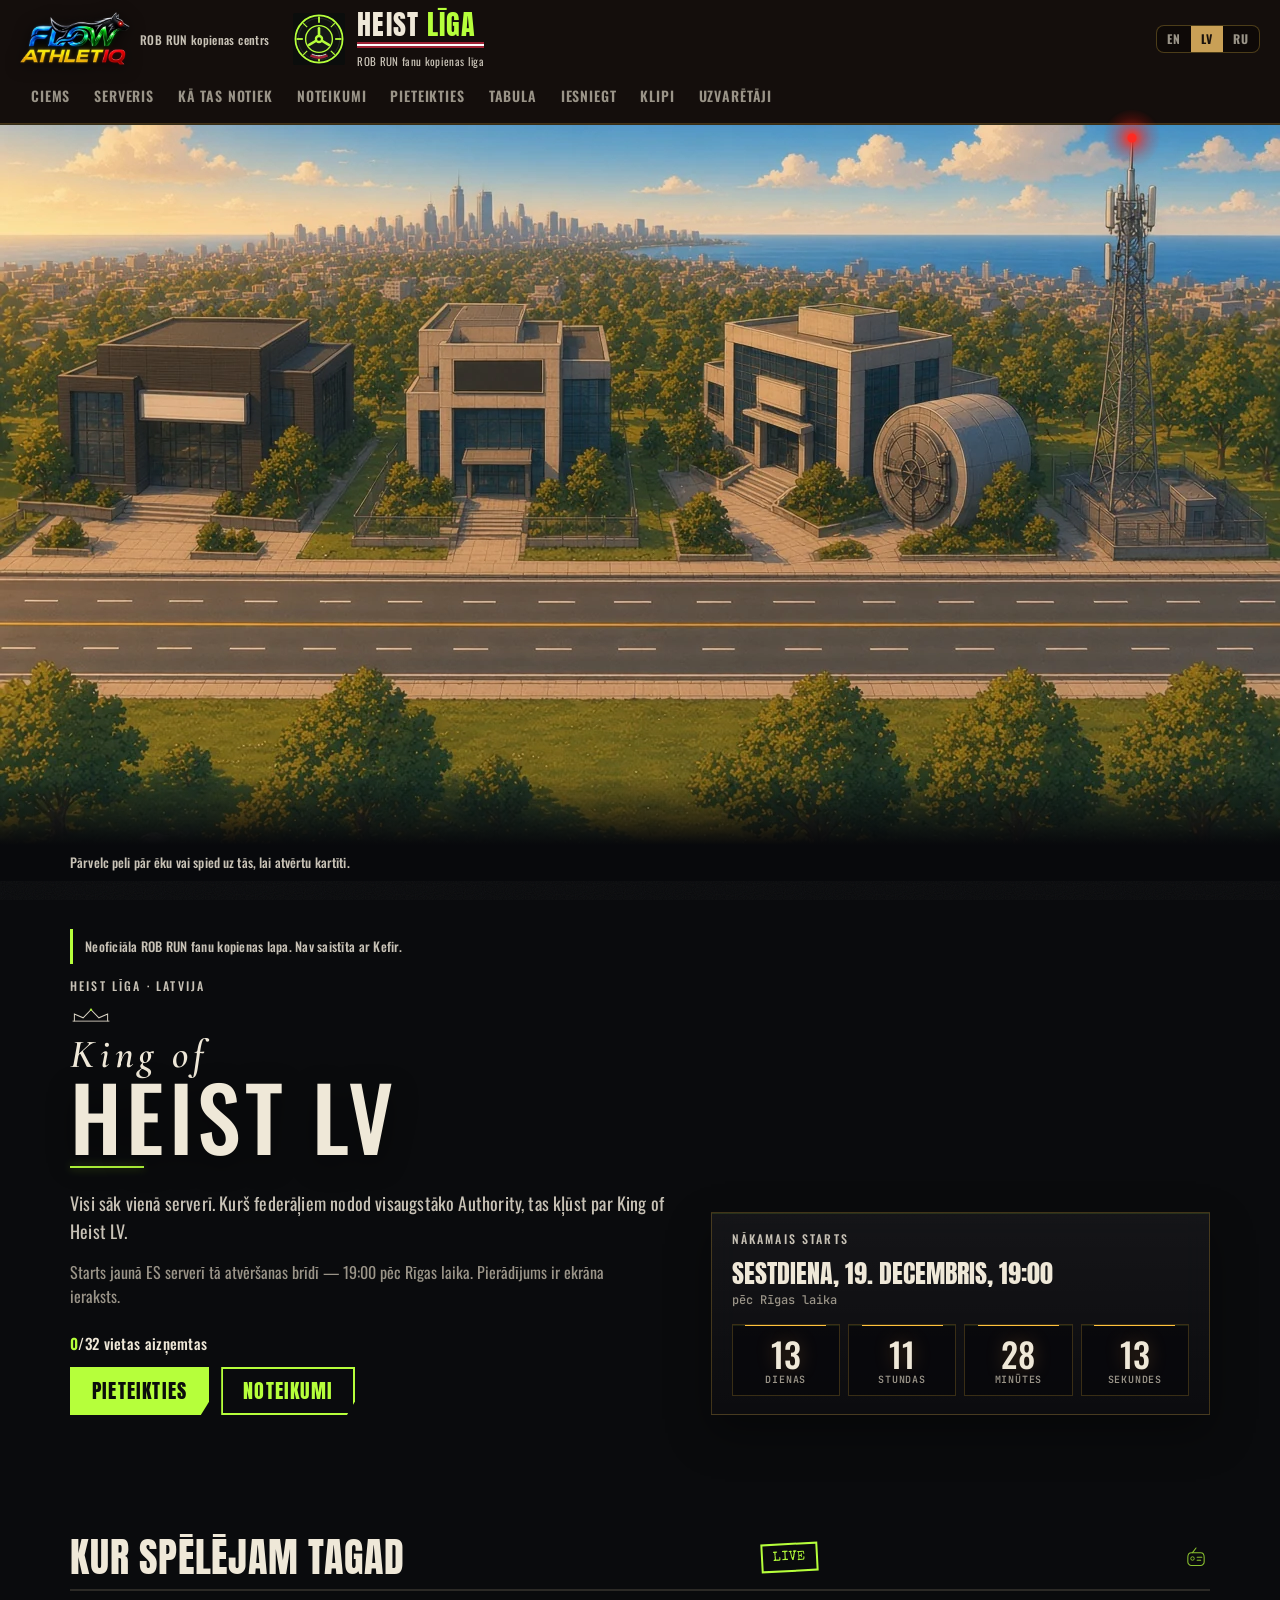
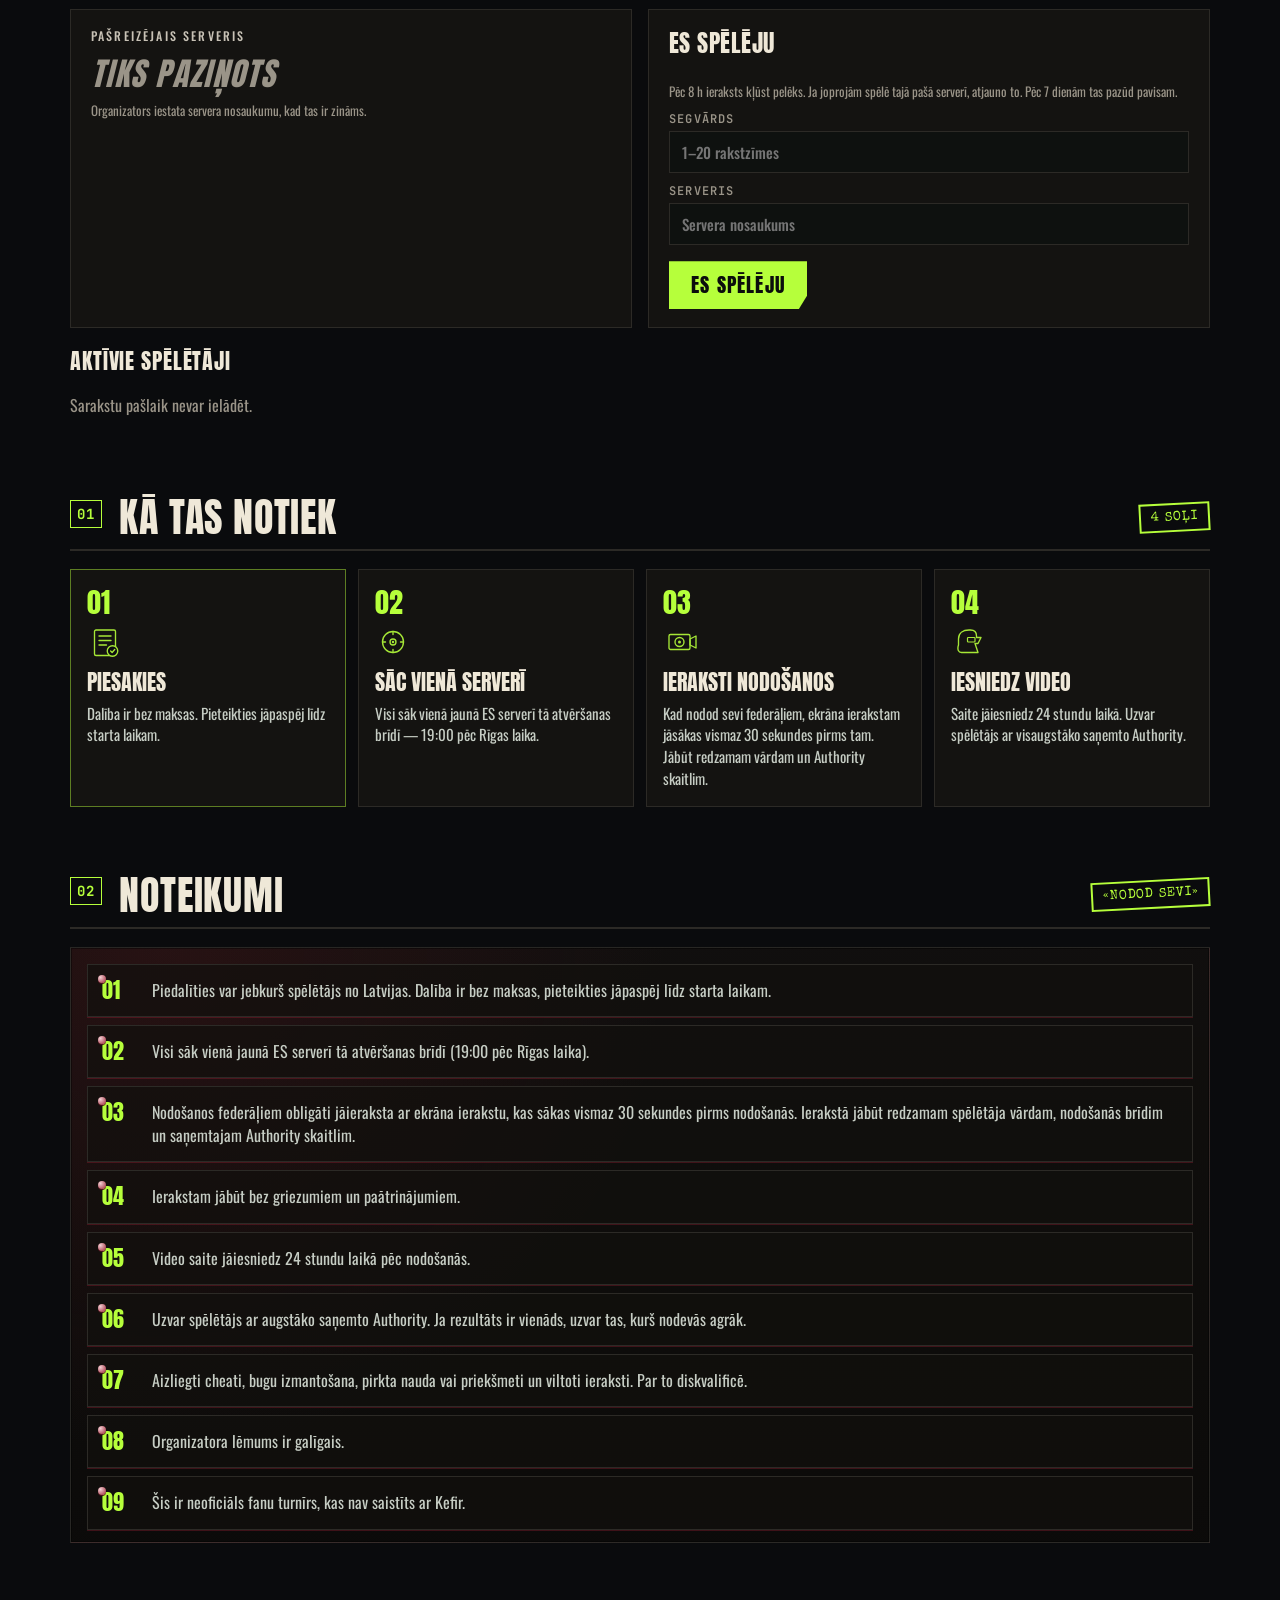
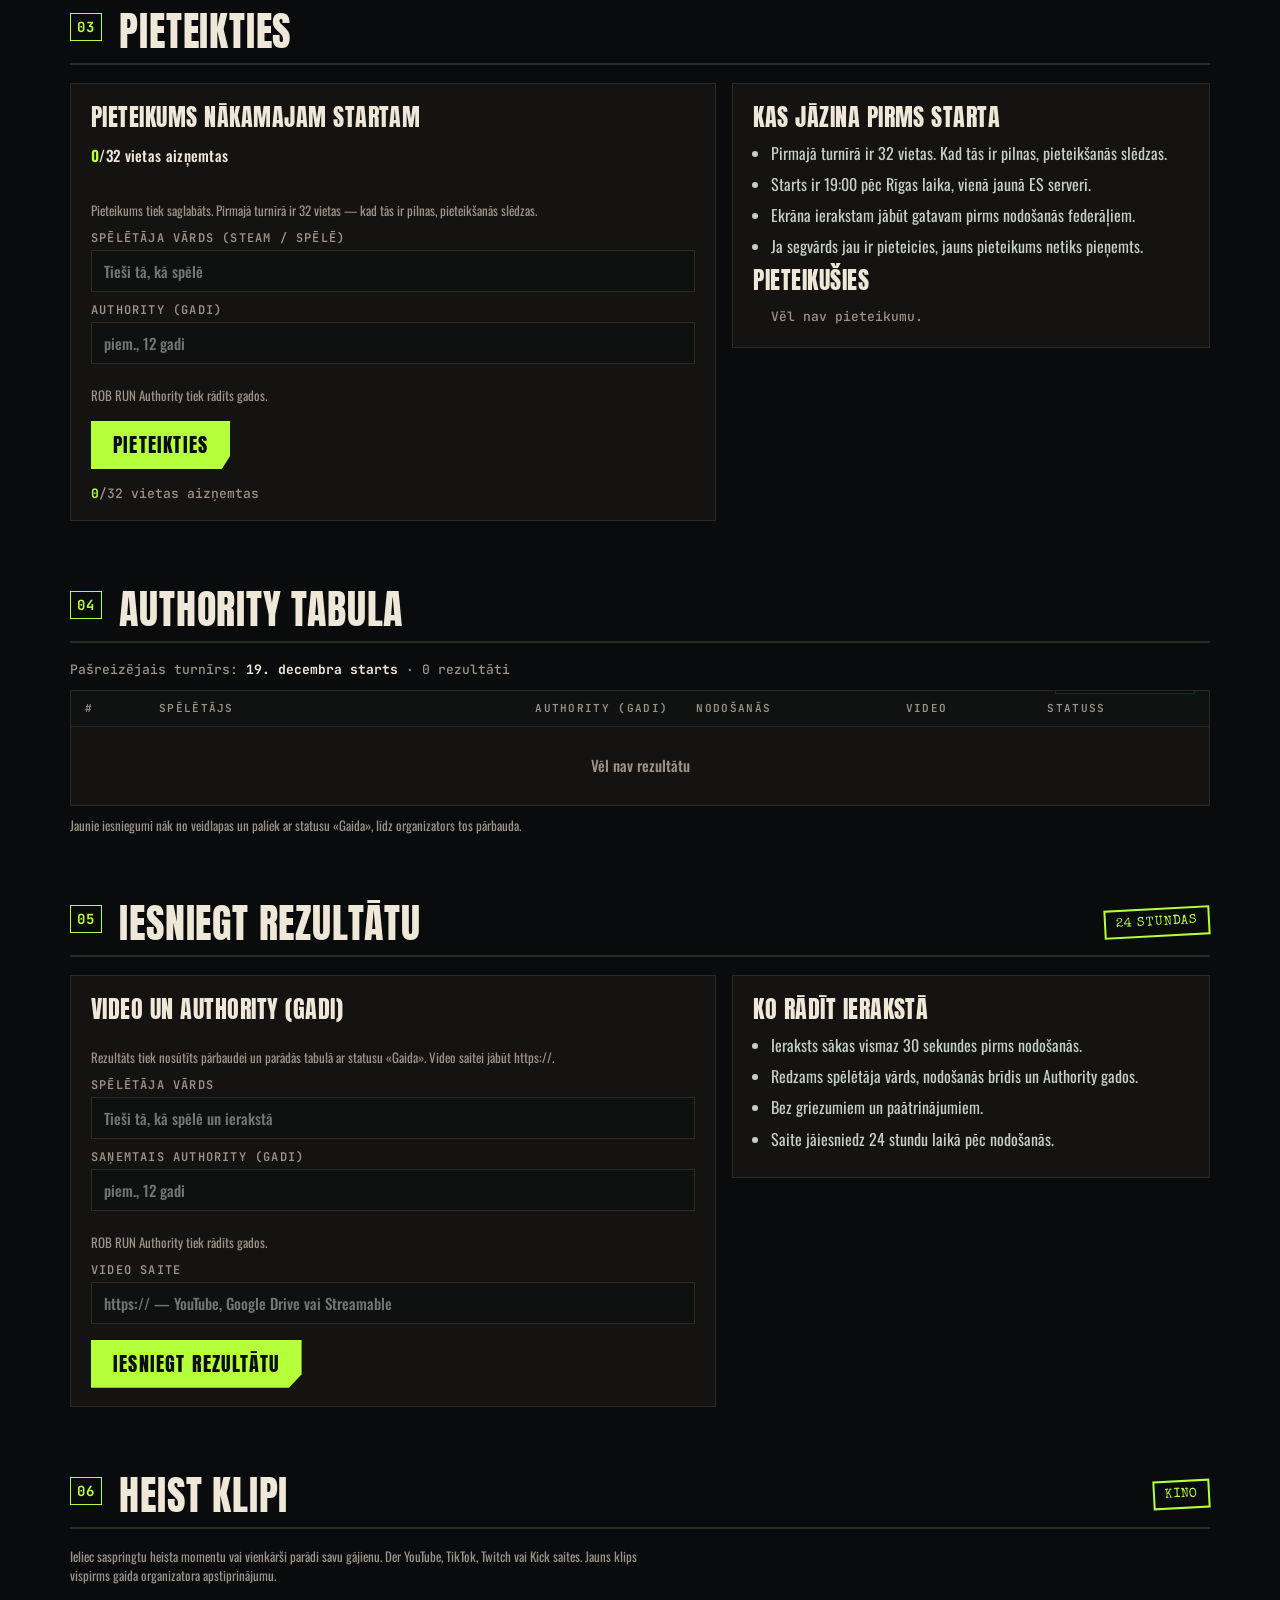
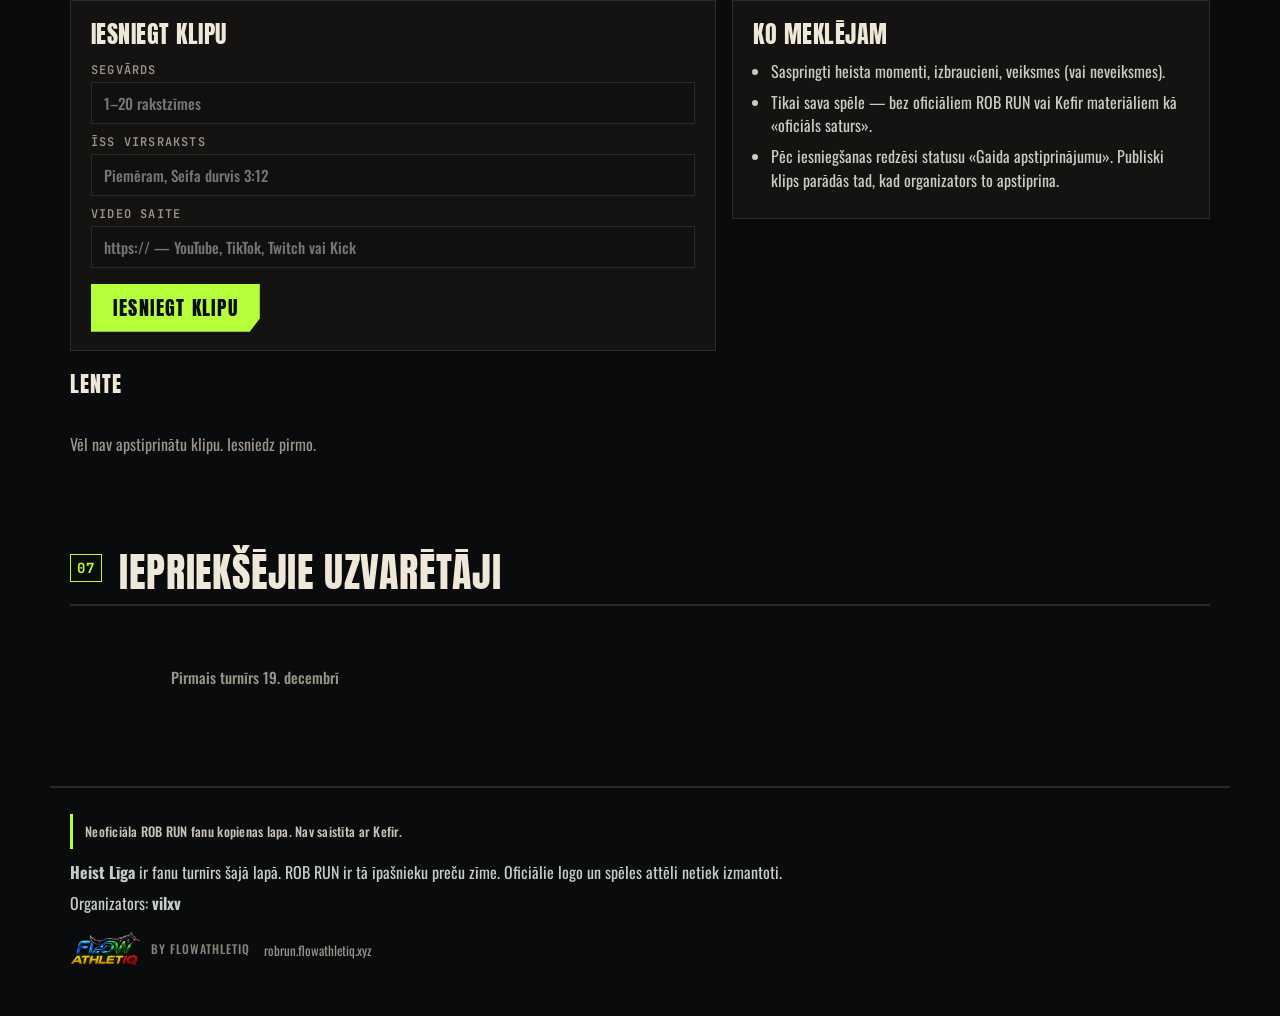
==== index.html @ 34cf89fb "Publish Heist Līga public site for GitHub Pages. Static site with CNAME robrun.flowathletiq.xyz. Adm" ====
<!doctype html>
<html lang="lv">
<head>
<meta charset="utf-8">
<meta name="viewport" content="width=device-width, initial-scale=1">
<title data-i18n="doc_title">Heist Līga — neoficiāla ROB RUN fanu kopienas lapa</title>
<meta name="description" content="Heist Līga ir neoficiāla ROB RUN fanu kopienas lapa Latvijā. Nav saistīta ar Kefir." data-i18n-content="meta_desc">
<link rel="icon" href="logo/mark-vault.svg" type="image/svg+xml">
<link rel="preconnect" href="https://fonts.googleapis.com">
<link rel="preconnect" href="https://fonts.gstatic.com" crossorigin>
<link href="https://fonts.googleapis.com/css2?family=Cormorant+Garamond:ital,wght@0,500;0,600;1,500;1,600&family=Anton&family=Oswald:wght@400;500;600;700&family=Special+Elite&family=JetBrains+Mono:wght@500;700&display=swap" rel="stylesheet">
<link rel="stylesheet" href="styles.css">
<script>
  if (/^(localhost|127\.0\.0\.1|\[::1\])$/.test(location.hostname))
    document.documentElement.classList.add("hl-local-preview");
</script>
</head>
<body>
<div class="hl-root" id="top">

  <div class="hl-example" role="status" data-i18n="preview_banner">⚠ PRIEKŠSKATĪJUMS · lapa vēl nav publiska.</div>

  <header class="hl-top">
    <div class="hl-top-bar">
      <a class="hl-fa-lockup" href="https://flowathletiq.com/" target="_blank" rel="noopener noreferrer" aria-label="FlowAthletiq">
        <span class="lg-mark">
          <picture>
            <source type="image/webp" srcset="assets/logo-redeye-320.webp 1x, assets/logo-redeye-640.webp 2x">
            <img src="assets/logo-redeye-320.png" srcset="assets/logo-redeye-640.png 2x" alt="FlowAthletiq" width="320" height="157">
          </picture>
          <span class="lg-glint" aria-hidden="true"><i class="lg-g"></i><i class="lg-l"></i></span>
        </span>
        <span class="hl-fa-hub" data-i18n="fa_hub">ROB RUN kopienas centrs</span>
      </a>
      <a class="hl-brand" href="#top">
        <img class="hl-brand-mark" src="logo/mark-vault.svg" width="52" height="52" alt="Heist Līga">
        <span class="hl-brand-txt"><span class="hl-word">HEIST <b>LĪGA</b></span><i class="hl-flag" aria-hidden="true"></i><span class="hl-tagline" data-i18n="tagline">ROB RUN fanu kopienas līga</span></span>
      </a>
      <div class="hl-lang" role="group" aria-label="Valoda" data-i18n-aria="language">
        <button type="button" data-lang="en" lang="en" aria-pressed="false">EN</button>
        <button type="button" data-lang="lv" lang="lv" aria-pressed="true" class="is-on">LV</button>
        <button type="button" data-lang="ru" lang="ru" aria-pressed="false">RU</button>
      </div>
    </div>
    <nav class="hl-nav" aria-label="Lapas sadaļas" data-i18n-aria="nav_label">
      <a href="#ciems" data-i18n="nav_town">Ciems</a>
      <a href="#spelejam" data-i18n="nav_server">Serveris</a>
      <a href="#ka-notiek" data-i18n="nav_how">Kā tas notiek</a>
      <a href="#noteikumi" data-i18n="nav_rules">Noteikumi</a>
      <a href="#pieteikties" data-i18n="nav_signup">Pieteikties</a>
      <a href="#tabula" data-i18n="nav_board">Tabula</a>
      <a href="#iesniegt" data-i18n="nav_submit">Iesniegt</a>
      <a href="#klipi" data-i18n="nav_clips">Klipi</a>
      <a href="#uzvaretaji" data-i18n="nav_winners">Uzvarētāji</a>
    </nav>
  </header>

  <section class="hl-town" id="ciems" aria-label="Heist Līga ciems" data-i18n-aria="town_aria">
    <div class="hl-town-stage">
      <div class="hl-town-art">
        <picture>
          <source media="(max-width: 800px), (hover: none)" type="image/webp" srcset="assets/heist-town-mobile.webp">
          <source media="(max-width: 800px), (hover: none)" type="image/jpeg" srcset="assets/heist-town-mobile.jpg">
          <source type="image/webp" srcset="assets/heist-town.webp">
          <img src="assets/heist-town.jpg" width="1280" height="720" alt="Heist Līga ciems saulainā dienā, skats no augšas" data-i18n-alt="town_alt">
        </picture>
        <span class="hl-beacon-glow" aria-hidden="true"></span>
        <span class="hl-beacon" aria-hidden="true"></span>
      <div class="hl-town-spots">
        <button type="button" class="hl-spot" data-spot="pd" aria-label="Heist PD, Arhīvs" data-i18n-aria="spot_pd" aria-expanded="false" aria-controls="hl-town-card">
        </button>
        <button type="button" class="hl-spot" data-spot="bank" aria-label="Bank of Heist" data-i18n-aria="spot_bank" aria-expanded="false" aria-controls="hl-town-card">
        </button>
        <button type="button" class="hl-spot" data-spot="tower" aria-label="Tornis" data-i18n-aria="spot_tower" aria-expanded="false" aria-controls="hl-town-card">
        </button>
        <button type="button" class="hl-spot" data-spot="cine" aria-label="Kino" data-i18n-aria="spot_cine" aria-expanded="false" aria-controls="hl-town-card">
        </button>
      </div>
      </div>
      <aside class="hl-comic-card" id="hl-town-card" hidden></aside>
    </div>
    <p class="hl-town-hint"><span class="hl-hint-desk" data-i18n="town_hint_desk">Pārvelc peli pār ēku vai spied uz tās, lai atvērtu kartīti.</span><span class="hl-hint-mob" data-i18n="town_hint_mob">Pieskaries ēkai, lai atvērtu kartīti.</span></p>
  </section>

  <section class="hl-hero">
    <div class="hl-hero-copy">
      <p class="hl-fan-line" data-i18n="fan_line">Neoficiāla ROB RUN fanu kopienas lapa. Nav saistīta ar Kefir.</p>
      <p class="hl-kicker" data-i18n="kicker_lv">Heist Līga · Latvija</p>
      <h1 class="hl-title">
        <span class="hl-title-mark" aria-hidden="true">
          <svg viewBox="0 0 48 20" fill="none" xmlns="http://www.w3.org/2000/svg">
            <path d="M3 17h42" stroke="currentColor" stroke-width="1"/>
            <path d="M5 17V9l10 4.2L24 4l9 9.2L43 9v8" stroke="currentColor" stroke-width="1.15" stroke-linejoin="miter"/>
            <circle cx="24" cy="4" r="1.35" fill="#b6ff3b"/>
          </svg>
        </span>
        <span class="hl-title-over">King of</span>
        <span class="hl-title-main">Heist LV</span>
      </h1>
      <p class="hl-subline" data-i18n="subline">Visi sāk vienā serverī. Kurš federāļiem nodod visaugstāko Authority, tas kļūst par King of Heist LV.</p>
      <p class="hl-lead" data-i18n="lead">Starts jaunā ES serverī tā atvēršanas brīdī — 19:00 pēc Rīgas laika. Pierādījums ir ekrāna ieraksts.</p>
      <p class="hl-seats" id="hl-seats-hero" aria-live="polite"></p>
      <div class="hl-hero-cta">
        <a class="hl-btn" href="#pieteikties" id="hl-cta-signup" data-i18n="btn_signup">Pieteikties</a>
        <a class="hl-btn hl-btn-ghost" href="#noteikumi" data-i18n="btn_rules">Noteikumi</a>
      </div>
    </div>
    <div class="hl-hero-side">
      <div class="hl-count-card">
        <p class="hl-kicker" data-i18n="next_start">Nākamais starts</p>
        <p class="hl-count-date" id="hl-event-date">Sestdiena, 19. decembris, 19:00</p>
        <p class="hl-count-tz" data-i18n-html="event_tz_html">pēc Rīgas laika</p>
        <div class="hl-count" id="hl-countdown" aria-live="polite">
          <div class="hl-count-box"><b id="hl-d">00</b><span data-i18n="days">dienas</span></div>
          <div class="hl-count-box"><b id="hl-h">00</b><span data-i18n="hours">stundas</span></div>
          <div class="hl-count-box"><b id="hl-m">00</b><span data-i18n="minutes">minūtes</span></div>
          <div class="hl-count-box"><b id="hl-s">00</b><span data-i18n="seconds">sekundes</span></div>
        </div>
      </div>
    </div>
  </section>

  <section class="hl-sec hl-live" id="spelejam">
    <div class="hl-sec-head">
      <h2 data-i18n="live_title">Kur spēlējam tagad</h2>
      <span class="hl-stamp">LIVE</span>
      <svg class="hl-ico hl-ico-head" viewBox="0 0 48 48" aria-hidden="true"><path d="M16 20h16c3 0 6 3 6 8v8c0 3-3 6-6 6H16c-3 0-6-3-6-6v-8c0-5 3-8 6-8z" fill="none" stroke="currentColor" stroke-width="1.8"/><circle cx="18" cy="30" r="3" fill="none" stroke="currentColor" stroke-width="1.6"/><path d="M26 28h8M26 33h6M24 12l-6 8" stroke="currentColor" stroke-width="1.8" stroke-linecap="round"/></svg>
    </div>
    <div class="hl-live-grid">
      <div class="hl-card hl-now">
        <p class="hl-kicker" data-i18n="current_server">Pašreizējais serveris</p>
        <p class="hl-now-name" id="hl-now-server">…</p>
        <p class="hl-small" data-i18n="current_server_note">Organizators iestata servera nosaukumu, kad tas ir zināms.</p>
      </div>
      <form class="hl-card hl-form" id="hl-play" autocomplete="off">
        <h3 data-i18n="i_play">Es spēlēju</h3>
        <p class="hl-small" data-i18n="i_play_note">Pēc 8 h ieraksts kļūst pelēks. Ja joprojām spēlē tajā pašā serverī, atjauno to. Pēc 7 dienām tas pazūd pavisam.</p>
        <label><span data-i18n="label_nick">Segvārds</span>
          <input name="nick" required maxlength="20" placeholder="1–20 rakstzīmes" data-i18n-placeholder="ph_nick">
        </label>
        <label><span data-i18n="label_server">Serveris</span>
          <input name="server" required maxlength="40" placeholder="Servera nosaukums" id="hl-play-server" data-i18n-placeholder="ph_server">
        </label>
        <button class="hl-btn" type="submit" data-i18n="i_play">Es spēlēju</button>
        <p class="hl-play-msg" id="hl-play-msg" hidden></p>
      </form>
    </div>
    <div class="hl-play-tools" id="hl-play-mine" hidden>
      <button type="button" class="hl-btn hl-btn-ghost" id="hl-play-renew" data-i18n="btn_renew">Atjaunot</button>
      <button type="submit" class="hl-btn hl-btn-ghost" id="hl-play-save" form="hl-play" data-i18n="btn_edit">Labot</button>
      <button type="button" class="hl-btn hl-btn-ghost" id="hl-play-leave" data-i18n="btn_remove">Noņemt sevi</button>
    </div>
    <h3 class="hl-live-list-title" data-i18n="active_players">Aktīvie spēlētāji</h3>
    <ul class="hl-play-list" id="hl-play-list"></ul>
  </section>

  <section class="hl-sec" id="ka-notiek">
    <div class="hl-sec-head">
      <h2><span class="hl-num">01</span> <span data-i18n="how_title">Kā tas notiek</span></h2>
      <span class="hl-stamp" data-i18n="how_stamp">4 SOĻI</span>
    </div>
    <ol class="hl-steps">
      <li>
        <span class="hl-step-n">01</span>
        <svg class="hl-ico" viewBox="0 0 48 48" aria-hidden="true"><rect x="10" y="8" width="28" height="34" rx="2" fill="none" stroke="currentColor" stroke-width="1.8"/><path d="M16 16h16M16 22h16M16 28h10" stroke="currentColor" stroke-width="1.8" stroke-linecap="round"/><circle cx="34" cy="36" r="7" fill="#0c0d10" stroke="currentColor" stroke-width="1.8"/><path d="M31.5 36l2 2 3.5-4" stroke="currentColor" stroke-width="1.8" fill="none" stroke-linecap="round" stroke-linejoin="round"/></svg>
        <h3 data-i18n="step1_t">Piesakies</h3>
        <p data-i18n="step1_p">Dalība ir bez maksas. Pieteikties jāpaspēj līdz starta laikam.</p>
      </li>
      <li>
        <span class="hl-step-n">02</span>
        <svg class="hl-ico" viewBox="0 0 48 48" aria-hidden="true"><circle cx="24" cy="24" r="14" fill="none" stroke="currentColor" stroke-width="1.8"/><circle cx="24" cy="24" r="4" fill="none" stroke="currentColor" stroke-width="1.8"/><path d="M24 10v4M24 34v4M10 24h4M34 24h4" stroke="currentColor" stroke-width="1.8" stroke-linecap="round"/><circle cx="24" cy="24" r="1.6" fill="currentColor"/></svg>
        <h3 data-i18n="step2_t">Sāc vienā serverī</h3>
        <p data-i18n="step2_p">Visi sāk vienā jaunā ES serverī tā atvēršanas brīdī — 19:00 pēc Rīgas laika.</p>
      </li>
      <li>
        <span class="hl-step-n">03</span>
        <svg class="hl-ico" viewBox="0 0 48 48" aria-hidden="true"><rect x="8" y="14" width="28" height="20" rx="2" fill="none" stroke="currentColor" stroke-width="1.8"/><circle cx="22" cy="24" r="6" fill="none" stroke="currentColor" stroke-width="1.8"/><circle cx="22" cy="24" r="2" fill="currentColor"/><path d="M36 20l8-4v16l-8-4z" fill="none" stroke="currentColor" stroke-width="1.8" stroke-linejoin="round"/></svg>
        <h3 data-i18n="step3_t">Ieraksti nodošanos</h3>
        <p data-i18n="step3_p">Kad nodod sevi federāļiem, ekrāna ierakstam jāsākas vismaz 30 sekundes pirms tam. Jābūt redzamam vārdam un Authority skaitlim.</p>
      </li>
      <li>
        <span class="hl-step-n">04</span>
        <svg class="hl-ico" viewBox="0 0 48 48" aria-hidden="true"><path d="M10 20c0-8 6-12 14-12h2c6 0 8 4 8 8v2h6l-4 8h-4l4 12H14c-4 0-6-4-4-10z" fill="none" stroke="currentColor" stroke-width="1.8" stroke-linejoin="round"/><rect x="22" y="18" width="10" height="6" rx="1" fill="none" stroke="currentColor" stroke-width="1.6"/></svg>
        <h3 data-i18n="step4_t">Iesniedz video</h3>
        <p data-i18n="step4_p">Saite jāiesniedz 24 stundu laikā. Uzvar spēlētājs ar visaugstāko saņemto Authority.</p>
      </li>
    </ol>
  </section>

  <section class="hl-sec" id="noteikumi">
    <div class="hl-sec-head">
      <h2><span class="hl-num">02</span> <span data-i18n="rules_title">Noteikumi</span></h2>
      <span class="hl-stamp" data-i18n="rules_stamp">«NODOD SEVI»</span>
    </div>
    <ol class="hl-rules">
      <li data-i18n="rule_1">Piedalīties var jebkurš spēlētājs no Latvijas. Dalība ir bez maksas, pieteikties jāpaspēj līdz starta laikam.</li>
      <li class="hl-discord-pending" data-i18n="rule_2">Dalībniekiem jāpievienojas Heist Līga Discord serverim, kur tiek paziņotas starta detaļas un rezultāti.</li>
      <li data-i18n="rule_3">Visi sāk vienā jaunā ES serverī tā atvēršanas brīdī (19:00 pēc Rīgas laika).</li>
      <li data-i18n="rule_4">Nodošanos federāļiem obligāti jāieraksta ar ekrāna ierakstu, kas sākas vismaz 30 sekundes pirms nodošanās. Ierakstā jābūt redzamam spēlētāja vārdam, nodošanās brīdim un saņemtajam Authority skaitlim.</li>
      <li data-i18n="rule_5">Ierakstam jābūt bez griezumiem un paātrinājumiem.</li>
      <li data-i18n="rule_6">Video saite jāiesniedz 24 stundu laikā pēc nodošanās.</li>
      <li data-i18n="rule_7">Uzvar spēlētājs ar augstāko saņemto Authority. Ja rezultāts ir vienāds, uzvar tas, kurš nodevās agrāk.</li>
      <li data-i18n="rule_8">Aizliegti cheati, bugu izmantošana, pirkta nauda vai priekšmeti un viltoti ieraksti. Par to diskvalificē.</li>
      <li data-i18n="rule_10">Organizatora lēmums ir galīgais.</li>
      <li data-i18n="rule_11">Šis ir neoficiāls fanu turnīrs, kas nav saistīts ar Kefir.</li>
    </ol>
  </section>

  <section class="hl-sec" id="pieteikties">
    <div class="hl-sec-head">
      <h2><span class="hl-num">03</span> <span data-i18n="signup_title">Pieteikties</span></h2>
    </div>
    <div class="hl-forms">
      <form class="hl-card hl-form" id="hl-signup" autocomplete="off">
        <h3 data-i18n="signup_h">Pieteikums nākamajam startam</h3>
        <p class="hl-seats" id="hl-seats-form" aria-live="polite"></p>
        <p class="hl-small" data-i18n="signup_lead">Pieteikums tiek saglabāts. Pirmajā turnīrā ir 32 vietas — kad tās ir pilnas, pieteikšanās slēdzas.</p>
        <label><span data-i18n="label_player">Spēlētāja vārds (Steam / spēlē)</span>
          <input name="nick" required maxlength="20" placeholder="Tieši tā, kā spēlē" data-i18n-placeholder="ph_signup_nick">
        </label>
        <label><span data-i18n="label_signup_auth">Authority (gadi)</span>
          <input name="authority" type="number" inputmode="numeric" min="0" max="99999" step="1" required placeholder="piem., 12 gadi" data-i18n-placeholder="ph_signup_auth">
        </label>
        <p class="hl-small" data-i18n="signup_auth_help">ROB RUN Authority tiek rādīts gados.</p>
        <button class="hl-btn" type="submit" id="hl-signup-btn" data-i18n="btn_signup">Pieteikties</button>
        <p class="hl-signed" id="hl-signed-note"></p>
        <div class="hl-discord hl-discord-pending">
          <a class="hl-btn hl-btn-ghost hl-discord-join is-soon" href="#" aria-disabled="true">Heist Līga Discord</a>
          <span class="hl-soon" data-i18n="discord_soon">Saite būs drīzumā. Atsevišķs Heist Līga serveris, nav FlowAthletiq Discord.</span>
        </div>
      </form>
      <div class="hl-card hl-signup-side">
        <h3 data-i18n="know_title">Kas jāzina pirms starta</h3>
        <ul>
          <li data-i18n="know_1">Pirmajā turnīrā ir 32 vietas. Kad tās ir pilnas, pieteikšanās slēdzas.</li>
          <li class="hl-discord-pending" data-i18n="know_2">Dalībniekiem jāpievienojas Heist Līga Discord serverim — saite būs drīzumā.</li>
          <li data-i18n="know_3">Starts ir 19:00 pēc Rīgas laika, vienā jaunā ES serverī.</li>
          <li data-i18n="know_4">Ekrāna ierakstam jābūt gatavam pirms nodošanās federāļiem.</li>
          <li data-i18n="know_5">Ja segvārds jau ir pieteicies, jauns pieteikums netiks pieņemts.</li>
        </ul>
        <h3 data-i18n="signup_list_title">Pieteikušies</h3>
        <ul class="hl-signup-list" id="hl-signup-list"></ul>
      </div>
    </div>
  </section>

  <section class="hl-sec" id="tabula">
    <div class="hl-sec-head">
      <h2><span class="hl-num">04</span> <span data-i18n="board_title">Authority tabula</span></h2>
    </div>
    <p class="hl-tourney-meta" id="hl-tourney-meta"></p>
    <div class="hl-table-wrap hl-dossier">
      <table class="hl-table">
        <thead>
          <tr>
            <th data-i18n="col_hash">#</th>
            <th data-i18n="col_player">Spēlētājs</th>
            <th class="r" data-i18n="col_auth">Authority (gadi)</th>
            <th data-i18n="col_surrender">Nodošanās</th>
            <th data-i18n="col_video">Video</th>
            <th data-i18n="col_status">Statuss</th>
          </tr>
        </thead>
        <tbody id="hl-rows"></tbody>
      </table>
    </div>
    <p class="hl-small" data-i18n="board_note">Jaunie iesniegumi nāk no veidlapas un paliek ar statusu «Gaida», līdz organizators tos pārbauda.</p>
  </section>

  <section class="hl-sec" id="iesniegt">
    <div class="hl-sec-head">
      <h2><span class="hl-num">05</span> <span data-i18n="submit_title">Iesniegt rezultātu</span></h2>
      <span class="hl-stamp" data-i18n="submit_stamp">24 STUNDAS</span>
    </div>
    <div class="hl-forms">
      <form class="hl-card hl-form" id="hl-submit" autocomplete="off">
        <h3 data-i18n="submit_h">Video un Authority (gadi)</h3>
        <p class="hl-small" data-i18n="submit_lead">Rezultāts tiek nosūtīts pārbaudei un parādās tabulā ar statusu «Gaida». Video saitei jābūt https://.</p>
        <label><span data-i18n="label_player_short">Spēlētāja vārds</span>
          <input name="nick" required maxlength="20" placeholder="Tieši tā, kā spēlē un ierakstā" data-i18n-placeholder="ph_result_nick">
        </label>
        <label><span data-i18n="label_auth">Saņemtais Authority (gadi)</span>
          <input name="auth" type="number" min="1" max="99999" required placeholder="piem., 12 gadi" data-i18n-placeholder="ph_auth">
        </label>
        <p class="hl-small" data-i18n="auth_help">ROB RUN Authority tiek rādīts gados.</p>
        <label><span data-i18n="label_video">Video saite</span>
          <input name="video" type="url" required maxlength="200" placeholder="https:// — YouTube, Google Drive vai Streamable" data-i18n-placeholder="ph_result_url">
        </label>
        <button class="hl-btn" type="submit" data-i18n="btn_submit_result">Iesniegt rezultātu</button>
      </form>
      <div class="hl-card hl-signup-side">
        <h3 data-i18n="show_title">Ko rādīt ierakstā</h3>
        <ul>
          <li data-i18n="show_1">Ieraksts sākas vismaz 30 sekundes pirms nodošanās.</li>
          <li data-i18n="show_2">Redzams spēlētāja vārds, nodošanās brīdis un Authority gados.</li>
          <li data-i18n="show_3">Bez griezumiem un paātrinājumiem.</li>
          <li data-i18n="show_4">Saite jāiesniedz 24 stundu laikā pēc nodošanās.</li>
        </ul>
      </div>
    </div>
  </section>

  <section class="hl-sec hl-clips" id="klipi">
    <div class="hl-sec-head">
      <h2><span class="hl-num">06</span> <span data-i18n="clips_title">Heist klipi</span></h2>
      <span class="hl-stamp" data-i18n="clips_stamp">KINO</span>
    </div>
    <p class="hl-small hl-clips-lead" data-i18n="clips_lead">Ieliec saspringtu heista momentu vai vienkārši parādi savu gājienu. Der YouTube, TikTok, Twitch vai Kick saites. Jauns klips vispirms gaida organizatora apstiprinājumu.</p>
    <div class="hl-forms">
      <form class="hl-card hl-form" id="hl-clip" autocomplete="off">
        <h3 data-i18n="clip_form_h">Iesniegt klipu</h3>
        <label><span data-i18n="label_nick">Segvārds</span>
          <input name="nick" required maxlength="20" placeholder="1–20 rakstzīmes" data-i18n-placeholder="ph_nick">
        </label>
        <label><span data-i18n="label_title">Īss virsraksts</span>
          <input name="title" required minlength="3" maxlength="80" placeholder="Piemēram, Seifa durvis 3:12" data-i18n-placeholder="ph_clip_title">
        </label>
        <label><span data-i18n="label_video">Video saite</span>
          <input name="video" type="url" required maxlength="200" placeholder="https:// — YouTube, TikTok, Twitch vai Kick" data-i18n-placeholder="ph_clip_url">
        </label>
        <button class="hl-btn" type="submit" data-i18n="btn_submit_clip">Iesniegt klipu</button>
        <p class="hl-play-msg" id="hl-clip-msg" hidden></p>
      </form>
      <div class="hl-card hl-signup-side">
        <h3 data-i18n="look_title">Ko meklējam</h3>
        <ul>
          <li data-i18n="look_1">Saspringti heista momenti, izbraucieni, veiksmes (vai neveiksmes).</li>
          <li data-i18n="look_2">Tikai sava spēle — bez oficiāliem ROB RUN vai Kefir materiāliem kā «oficiāls saturs».</li>
          <li data-i18n="look_3">Pēc iesniegšanas redzēsi statusu «Gaida apstiprinājumu». Publiski klips parādās tad, kad organizators to apstiprina.</li>
        </ul>
      </div>
    </div>
    <div class="hl-clip-mine" id="hl-clip-mine" hidden></div>
    <h3 class="hl-live-list-title" data-i18n="reel">Lente</h3>
    <div class="hl-clip-grid" id="hl-clip-grid"></div>
  </section>

  <section class="hl-sec" id="uzvaretaji">
    <div class="hl-sec-head">
      <h2><span class="hl-num">07</span> <span data-i18n="winners_title">Iepriekšējie uzvarētāji</span></h2>
    </div>
    <div class="hl-winners" id="hl-winners"></div>
  </section>

  <footer class="hl-foot">
    <p class="hl-fan-line" data-i18n="fan_line">Neoficiāla ROB RUN fanu kopienas lapa. Nav saistīta ar Kefir.</p>
    <p data-i18n-html="footer_about_html"><b>Heist Līga</b> ir fanu turnīrs šajā lapā. ROB RUN ir tā īpašnieku preču zīme. Oficiālie logo un spēles attēli netiek izmantoti.</p>
    <p data-i18n-html="footer_org_html">Organizators: <b>vilxv</b></p>
    <div class="hl-discord hl-discord-pending">
      <a class="hl-btn hl-btn-ghost hl-discord-join is-soon" href="#" aria-disabled="true">Heist Līga Discord</a>
      <span class="hl-soon" data-i18n="discord_soon">Saite būs drīzumā. Atsevišķs Heist Līga serveris, nav FlowAthletiq Discord.</span>
    </div>
    <div class="hl-by">
      <a class="hl-fa-brand" href="https://flowathletiq.com/" target="_blank" rel="noopener noreferrer" aria-label="FlowAthletiq">
        <span class="hl-fa-mark">
          <picture>
            <source srcset="assets/fa-logo.webp" type="image/webp">
            <img class="hl-fa-logo" src="assets/fa-logo.png" alt="" width="480" height="242">
          </picture>
          <span class="logo-eye" aria-hidden="true"><i class="glow"></i><i class="lid"></i></span>
        </span>
        <span class="hl-fa-by" data-i18n="by_fa">by FlowAthletiq</span>
      </a>
      <p class="hl-fa" data-i18n="planned_url">robrun.flowathletiq.xyz</p>
    </div>
  </footer>

  <div class="hl-toast" id="hl-toast" role="status"></div>
</div>
<script src="data.js"></script>
<script src="i18n.js"></script>
<script src="app.js"></script>
</body>
</html>
---- styles.css ----
/* Heist Līga — neoficiāls ROB RUN fanu turnīrs. Original styles, no game art. */
:root{
  --bg:#0a0b0d; --panel:#141311; --panel2:#1a1815; --line:#2c2a26;
  --lime:#b6ff3b; --lime-d:#7fbf1a; --text:#efe8d8; --mute:#9a9488;
  --bone:#efe8d8; --bone-dim:#c8c2b6;
  --red:#c42b36; --carmine:#9d2235; --amber:#ffc23d; --sodium:#ffb04a;
  --cond:"Anton","Oswald","Impact",sans-serif;
  --serif:"Cormorant Garamond","Palatino Linotype","Times New Roman",serif;
  --ui:"Oswald","Arial Narrow",sans-serif;
  --type:"Special Elite","Courier New",monospace;
  --mono:"JetBrains Mono",ui-monospace,monospace;
}
*{box-sizing:border-box}
html{scroll-behavior:smooth}
body{margin:0;background:var(--bg);color:var(--text);font-family:var(--ui);font-size:16px;line-height:1.45}
a{color:var(--lime)}
.hl-root{
  min-height:100vh;position:relative;overflow-x:hidden;
  background:radial-gradient(900px 400px at 0% 0%, rgba(255,176,74,.04), transparent 50%), #0a0b0d;
}
.hl-root::after{ /* film grain across the page, quieter below the hero */
  content:"";position:fixed;inset:0;pointer-events:none;z-index:0;opacity:.05;
  background-image:url("data:image/svg+xml;utf8,<svg xmlns='http://www.w3.org/2000/svg' width='160' height='160'><filter id='n'><feTurbulence type='fractalNoise' baseFrequency='.9' numOctaves='3'/></filter><rect width='100%' height='100%' filter='url(%23n)'/></svg>");
}
.hl-root > *{position:relative;z-index:1}

/* police / caution tape */
.hl-example{
  display:none;
  position:sticky;top:0;z-index:30;
  background:var(--amber);color:#111;
  font:700 12px/1.35 var(--mono);
  text-align:center;padding:10px 14px;letter-spacing:.03em;
  border-bottom:6px solid;
  border-image:repeating-linear-gradient(-45deg,#111 0 10px,var(--amber) 10px 20px) 6;
  box-shadow:0 2px 0 var(--carmine);
}
html.hl-local-preview .hl-example{display:block}

/* Night-city stage behind header + hero. No graph-paper grid. */
.hl-stage{position:relative;overflow:hidden;isolation:isolate;background:#08090c}
.hl-atm{position:absolute;inset:0;pointer-events:none;z-index:0}
.hl-atm-glow{
  position:absolute;inset:0;
  background:
    radial-gradient(ellipse 70% 80% at 8% 78%, rgba(255,168,46,.28) 0%, rgba(255,120,30,.08) 36%, transparent 68%),
    radial-gradient(ellipse 45% 55% at 100% 30%, rgba(40,90,220,.16) 0%, transparent 70%),
    radial-gradient(ellipse 40% 50% at 96% 88%, rgba(180,20,45,.14) 0%, transparent 70%),
    radial-gradient(ellipse 50% 40% at 50% 100%, rgba(180,200,210,.05), transparent 60%);
}
.hl-atm-rain{
  position:absolute;inset:0;opacity:.3;
  background-image:repeating-linear-gradient(98deg, transparent 0 17px, rgba(255,255,255,.045) 17px 18px);
  mask-image:linear-gradient(to bottom, transparent, #000 18%, #000 78%, transparent);
  -webkit-mask-image:linear-gradient(to bottom, transparent, #000 18%, #000 78%, transparent);
}
.hl-skyline{position:absolute;left:0;right:0;bottom:0;width:100%;height:150px;display:block;opacity:.9}
.hl-atm-fog{
  position:absolute;left:0;right:0;bottom:0;height:220px;
  background:linear-gradient(to top, rgba(16,16,20,.85) 0%, rgba(140,150,160,.08) 45%, transparent 100%);
}
.hl-atm-vignette{
  position:absolute;inset:0;
  background:radial-gradient(ellipse at 50% 42%, transparent 38%, rgba(0,0,0,.55) 100%);
  box-shadow:inset 0 0 120px 20px rgba(0,0,0,.45);
}
.hl-stage::after{
  content:"";position:absolute;inset:0;pointer-events:none;z-index:0;opacity:.12;
  background-image:url("data:image/svg+xml;utf8,<svg xmlns='http://www.w3.org/2000/svg' width='160' height='160'><filter id='n'><feTurbulence type='fractalNoise' baseFrequency='.85' numOctaves='3'/></filter><rect width='100%' height='100%' filter='url(%23n)'/></svg>");
}
.hl-stage > .hl-top, .hl-stage > .hl-hero{position:relative;z-index:1}

.hl-top{
  display:flex;align-items:center;justify-content:space-between;gap:16px;flex-wrap:wrap;
  max-width:1180px;margin:0 auto;padding:16px 20px 10px;
  border-bottom:1px solid rgba(239,232,216,.1);
}
.hl-brand{display:flex;align-items:center;gap:12px;text-decoration:none;color:inherit;min-width:0}
.hl-brand-mark{width:52px;height:52px;flex-shrink:0;display:block}
.hl-brand-txt{font:400 28px/1 var(--cond);letter-spacing:.04em;color:var(--text);display:flex;flex-direction:column;align-items:stretch;gap:4px}
.hl-brand-txt b{font-weight:400;color:var(--lime)}
.hl-brand-txt .hl-word{display:block;white-space:nowrap}
.hl-flag{display:block;height:6px;width:100%;background:linear-gradient(to bottom,var(--carmine) 0 40%,#fff 40% 60%,var(--carmine) 60% 100%)}
.hl-tagline{display:block;margin-top:3px;font:400 11px/1.25 var(--ui);letter-spacing:.03em;color:var(--bone-dim);font-weight:400;text-transform:none;white-space:nowrap}
.hl-nav{display:flex;gap:2px;flex-wrap:wrap}
.hl-nav a{
  color:var(--mute);text-decoration:none;text-transform:uppercase;font-weight:600;
  font-size:14px;letter-spacing:.06em;padding:8px 10px;border:1px solid transparent;
}
.hl-nav a:hover{color:var(--lime);border-color:var(--line)}

.hl-hero{
  max-width:1180px;margin:0 auto;padding:48px 20px 88px;
  display:grid;grid-template-columns:1.15fr .95fr;gap:36px;align-items:end;
}
.hl-fan-line{
  margin:0 0 16px;padding:8px 10px 8px 12px;
  border-left:3px solid var(--lime);
  font:500 13px/1.45 var(--ui);color:var(--bone-dim);
  letter-spacing:.02em;max-width:none;
}
.hl-foot .hl-fan-line{margin:0 0 12px;max-width:40em;color:var(--bone-dim)}
.hl-kicker{font:500 12px/1 var(--ui);color:var(--bone-dim);text-transform:uppercase;letter-spacing:.18em;margin:0 0 14px}
.hl-title{display:flex;flex-direction:column;align-items:flex-start;margin:0 0 22px}
.hl-title-mark{display:block;width:42px;height:18px;color:var(--bone);margin:0 0 10px;opacity:.9}
.hl-title-mark svg{display:block;width:100%;height:100%}
.hl-title-over{
  display:block;
  font:italic 600 clamp(28px, 3.6vw, 40px)/1 var(--serif);
  letter-spacing:.12em;color:var(--bone);
  text-transform:none;margin:0 0 4px;
}
.hl-title-main{
  display:block;
  font:500 clamp(52px, 8vw, 88px)/.86 var(--ui);
  letter-spacing:.05em;text-transform:uppercase;color:var(--bone);
  text-shadow:0 8px 28px rgba(0,0,0,.45);
}
.hl-title-main::after{
  content:"";display:block;width:4.6rem;height:2px;margin-top:12px;
  background:var(--lime);
  box-shadow:0 0 10px rgba(182,255,59,.45);
}
.hl-subline{
  font:400 18px/1.55 var(--ui);font-weight:400;color:var(--bone-dim);
  letter-spacing:.01em;text-transform:none;
  max-width:34em;margin:0 0 14px;
}
.hl-lead{color:#9a9488;font:400 16px/1.5 var(--ui);max-width:34em;margin:0 0 26px}
.hl-hero-cta{display:flex;gap:12px;flex-wrap:wrap}

.hl-btn{
  display:inline-block;background:var(--lime);color:#0b0d0c!important;border:0;text-decoration:none;cursor:pointer;
  font:400 20px/1 var(--cond);letter-spacing:.06em;text-transform:uppercase;padding:14px 22px;
  clip-path:polygon(0 0,100% 0,100% 72%,94% 100%,0 100%);transition:transform .12s, background .12s;
}
.hl-btn:hover{background:#d0ff7a;transform:translateY(-1px)}
.hl-btn-ghost{background:transparent;color:var(--lime)!important;box-shadow:inset 0 0 0 2px var(--lime)}
.hl-btn-ghost:hover{background:rgba(182,255,59,.1)}

.hl-hero-side{display:grid;gap:14px}
.hl-count-card,.hl-prize{
  padding:20px 20px 18px;position:relative;
  background:linear-gradient(180deg, rgba(255,255,255,.05), rgba(255,255,255,.015)), rgba(8,9,12,.55);
  backdrop-filter:blur(14px);-webkit-backdrop-filter:blur(14px);
  border:1px solid rgba(255,194,61,.22);
  box-shadow:inset 0 1px 0 rgba(182,255,59,.12), 0 18px 40px rgba(0,0,0,.35);
}
.hl-card{background:var(--panel);border:1px solid var(--line);padding:20px 20px 18px;position:relative}
.hl-count-date{font:400 26px/1.1 var(--cond);margin:0 0 4px;text-transform:uppercase}
.hl-count-tz{margin:0 0 16px;color:var(--mute);font:500 12px var(--mono)}
.hl-count-tz em{color:var(--amber);font-style:normal}
.hl-count{display:grid;grid-template-columns:repeat(4,1fr);gap:8px}
.hl-count-box{
  background:rgba(6,7,10,.7);border:1px solid rgba(255,194,61,.2);text-align:center;padding:12px 4px 10px;
  box-shadow:inset 0 1px 0 rgba(182,255,59,.1);
  position:relative;
}
.hl-count-box::before{
  content:"";position:absolute;left:12%;right:12%;top:0;height:1px;background:var(--amber);
}
.hl-count-box b{
  display:block;font:500 34px/1 var(--ui);color:var(--bone);
  text-shadow:0 0 18px rgba(255,176,74,.25);
  font-variant-numeric:tabular-nums;
}
.hl-count-box span{display:block;margin-top:4px;font:600 10px/1 var(--mono);color:var(--mute);text-transform:uppercase;letter-spacing:.08em}

.hl-prize{overflow:hidden}
.hl-stamp{
  font:400 13px/1 var(--type);color:var(--lime);border:2px solid var(--lime);
  padding:6px 10px;transform:rotate(-3deg);display:inline-block;letter-spacing:.06em;
}
.hl-stamp-amber{color:var(--amber);border-color:var(--amber)}
.hl-prize .hl-stamp{position:absolute;right:14px;top:14px}
.hl-prize h2{font:400 22px/1 var(--cond);text-transform:uppercase;margin:0 0 8px}
.hl-prize-amt{font:500 28px/1 var(--ui);color:var(--bone);margin:0 0 10px;text-transform:uppercase;letter-spacing:.04em}

.hl-sec{max-width:1180px;margin:0 auto;padding:34px 20px}
.hl-sec-head{
  display:flex;justify-content:space-between;align-items:center;gap:14px;flex-wrap:wrap;
  margin-bottom:18px;border-bottom:2px solid var(--line);padding-bottom:12px;
}
.hl-sec h2{font:400 clamp(28px,4vw,40px)/1 var(--cond);text-transform:uppercase;margin:0;letter-spacing:.02em}
.hl-num{font:700 14px/1 var(--mono);color:var(--lime);border:1px solid var(--lime);padding:4px 6px;vertical-align:middle;margin-right:8px;position:relative;top:-6px}
.hl-small{color:var(--mute);font-size:13px;margin:10px 0 0}
.hl-tourney-meta{color:var(--mute);font:500 13px var(--mono);margin:0 0 12px}
.hl-tourney-meta b{color:var(--text)}

.hl-steps{list-style:none;margin:0;padding:0;display:grid;grid-template-columns:repeat(4,1fr);gap:12px}
.hl-steps li{background:var(--panel);border:1px solid var(--line);padding:18px 16px 16px;position:relative}
.hl-steps li:first-child{border-color:rgba(182,255,59,.45)}
.hl-step-n{font:400 28px/1 var(--cond);color:var(--lime);display:block;margin-bottom:8px}
.hl-steps h3{font:400 22px/1.1 var(--cond);text-transform:uppercase;margin:0 0 8px}
.hl-steps p{margin:0;color:#c6cdc4;font-size:15px}

.hl-rules{list-style:none;margin:0;padding:0;counter-reset:rule;display:grid;gap:8px}
.hl-rules li{
  counter-increment:rule;background:var(--panel);border:1px solid var(--line);
  padding:14px 16px 14px 64px;position:relative;color:#c6cdc4;
}
.hl-rules li::before{
  content:counter(rule, decimal-leading-zero);
  position:absolute;left:14px;top:14px;
  font:400 22px/1 var(--cond);color:var(--lime);
}

.hl-forms{display:grid;grid-template-columns:1.15fr .85fr;gap:16px;align-items:start}
.hl-form{display:flex;flex-direction:column;gap:12px}
.hl-form h3,.hl-signup-side h3,.hl-card h3{font:400 24px/1.1 var(--cond);text-transform:uppercase;margin:0 0 4px;letter-spacing:.02em}
.hl-form label{display:flex;flex-direction:column;gap:6px;font:600 12px/1 var(--mono);text-transform:uppercase;letter-spacing:.1em;color:var(--mute)}
.hl-opt{text-transform:none;letter-spacing:0;font-weight:500;color:#6f776f}
.hl-root input{
  background:#0e110f;color:var(--text);border:1px solid var(--line);
  font:500 15px/1.2 var(--ui);padding:11px 12px;width:100%;outline:none;border-radius:0;
}
.hl-root input:focus{border-color:var(--lime);box-shadow:0 0 0 2px rgba(182,255,59,.15)}
.hl-form .hl-btn{align-self:flex-start;margin-top:4px}
.hl-signed{margin:4px 0 0;font:500 13px var(--mono);color:var(--mute)}
.hl-signed b{color:var(--lime)}
.hl-signup-side ul{margin:12px 0 0;padding-left:18px;color:#c6cdc4}
.hl-signup-side li{margin-bottom:8px}

.hl-table-wrap{overflow-x:auto;border:1px solid var(--line);background:var(--panel)}
.hl-table{width:100%;border-collapse:collapse;min-width:720px}
.hl-table th{
  font:600 11px/1 var(--mono);text-transform:uppercase;letter-spacing:.12em;color:var(--mute);
  text-align:left;padding:12px 14px;background:#0f1210;border-bottom:1px solid var(--line);
}
.hl-table td{padding:12px 14px;border-bottom:1px solid #1f2521;vertical-align:middle}
.hl-table tr:hover td{background:#171c19}
.hl-table .r{text-align:right}
.hl-rank{font:400 24px/1 var(--cond);color:var(--mute);width:48px}
tr.top1 .hl-rank{color:var(--lime)}
tr.top2 .hl-rank,tr.top3 .hl-rank{color:#d9dfd6}
tr.top1{box-shadow:inset 3px 0 0 var(--lime)}
tr.fresh td{background:rgba(182,255,59,.05)}
.hl-nick{font-weight:600;font-size:17px}
.hl-auth{font:400 28px/1 var(--cond);color:var(--lime);letter-spacing:.02em;white-space:nowrap}
.hl-auth small{font-size:.55em;color:var(--lime-d);margin-left:1px}
.c-when{font:500 13px var(--mono);color:#c6cdc4;white-space:nowrap}
.hl-vid{font:700 12px var(--mono);text-transform:uppercase;letter-spacing:.06em;text-decoration:none;border-bottom:1px solid var(--lime)}

.hl-badge{
  display:inline-block;font:400 12px/1 var(--type);letter-spacing:.08em;text-transform:uppercase;
  padding:6px 8px;border:2px solid;transform:rotate(-4deg);
}
.hl-badge.ok{color:var(--lime);border-color:var(--lime);background:rgba(182,255,59,.06)}
.hl-badge.wait{color:var(--amber);border-color:var(--amber);background:rgba(255,194,61,.06);transform:rotate(3deg)}

.hl-winners{display:grid;grid-template-columns:repeat(3,1fr);gap:14px}
.hl-case{background:var(--panel);border:1px solid var(--line);position:relative;overflow:hidden}
.hl-case-tab{
  background:#0f1210;border-bottom:1px solid var(--line);
  font:700 11px/1 var(--mono);letter-spacing:.14em;color:var(--mute);
  padding:8px 12px;text-transform:uppercase;
}
.hl-case-body{display:grid;grid-template-columns:88px 1fr;gap:14px;padding:14px}
.hl-mugshot{border:1px solid var(--line);background:#161a17;position:relative;height:112px;overflow:hidden}
.hl-mugshot svg{width:100%;height:100%;display:block}
.hl-mug-label{position:absolute;left:0;right:0;bottom:4px;text-align:center;font:600 8px var(--mono);color:var(--mute);letter-spacing:.08em}
.hl-case-info h3{font:400 24px/1 var(--cond);margin:2px 0 6px;text-transform:uppercase}
.hl-case-date{margin:0;font:500 11px var(--mono);color:var(--mute);text-transform:uppercase;letter-spacing:.08em}
.hl-case-info .hl-auth{display:block;margin:0 0 6px}
.hl-case-info .hl-small{margin:0 0 10px}

.hl-foot{
  max-width:1180px;margin:20px auto 0;padding:26px 20px 48px;
  border-top:2px solid var(--line);color:#c6cdc4;
}
.hl-foot p{margin:0 0 8px;max-width:820px}
.hl-foot p:last-child,.hl-fa{color:var(--mute);font-size:13px}
.hl-fa{margin-top:10px!important}

.hl-toast{
  position:fixed;left:50%;bottom:24px;transform:translateX(-50%) translateY(30px);
  opacity:0;background:var(--lime);color:#0b0d0c;font:600 15px var(--ui);
  padding:12px 18px;transition:.25s;z-index:40;box-shadow:4px 4px 0 #000;max-width:min(92vw,480px);
  pointer-events:none;
}
.hl-toast.show{opacity:1;transform:translateX(-50%) translateY(0)}

@media (max-width:980px){
  .hl-hero,.hl-forms{grid-template-columns:1fr;gap:24px}
  .hl-steps{grid-template-columns:1fr 1fr}
  .hl-winners{grid-template-columns:1fr}
}
@media (max-width:640px){
  .hl-root{font-size:15px}
  .hl-hero,.hl-sec,.hl-foot{padding-left:14px;padding-right:14px}
  .hl-hero{padding-top:20px;padding-bottom:40px}
  .hl-title-mark{width:34px;height:14px;margin-bottom:8px}
  .hl-title-over{font-size:26px;letter-spacing:.1em}
  .hl-title-main{font-size:52px}
  .hl-title-main::after{width:3.4rem;margin-top:10px}
  .hl-subline{font-size:16px}
  .hl-lead{font-size:15px}
  .hl-skyline{height:110px}
  .hl-count-box b{font-size:28px}
  .hl-count-date{font-size:22px}
  .hl-steps{grid-template-columns:1fr}
  .hl-rules li{padding-left:56px}
  .hl-table{min-width:0;display:block;width:100%}
  .hl-table thead{display:none}
  .hl-table tbody{display:block;width:100%}
  .hl-table-wrap{border:0;background:transparent}
  .hl-table tr{
    display:grid;grid-template-columns:40px 1fr auto;
    grid-template-areas:"rank nick auth" "rank when auth" "vid vid st";
    gap:2px 10px;
    background:var(--panel);border:1px solid var(--line);margin-bottom:8px;padding:10px 12px;
    width:100%;
  }
  .hl-table tr.top1{border-color:var(--lime)}
  .hl-table td{display:block;padding:0;border:0;width:auto}
  .hl-table td.hl-rank{grid-area:rank;align-self:center}
  .hl-table td.c-nick{grid-area:nick}
  .hl-table td.c-auth{grid-area:auth;align-self:center;text-align:right}
  .hl-table td.c-when{grid-area:when;font-size:12px}
  .hl-table td.c-vid{grid-area:vid;margin-top:8px}
  .hl-table td.c-st{grid-area:st;justify-self:end;align-self:end;margin-top:8px}
  .hl-table tr:hover td{background:transparent}
  .hl-table tr.hl-empty-row{display:block;text-align:center}
  .hl-table tr.hl-empty-row td{display:block;width:100%;text-align:center;padding:28px 16px;grid-area:auto}
  .hl-case-body{grid-template-columns:72px 1fr}
  .hl-mugshot{height:96px}
}

/* Subtle "by FlowAthletiq" mark — eye glow copied from the FlowAthletiq header logo (9s fade). */
.hl-by{display:flex;align-items:center;gap:14px;flex-wrap:wrap;margin-top:16px}
.hl-fa-brand{display:inline-flex;align-items:center;gap:10px;text-decoration:none;color:var(--mute);opacity:.88}
.hl-fa-brand:hover{opacity:1;color:var(--bone-dim)}
.hl-fa-by{font:500 12px/1 var(--ui);letter-spacing:.08em;text-transform:uppercase}
.hl-fa-mark{position:relative;display:block;line-height:0}
.hl-fa-logo{display:block;height:36px;width:auto}
.logo-eye{position:absolute;left:90.43%;top:21.84%;width:7%;aspect-ratio:1;transform:translate(-50%,-50%);pointer-events:none}
.logo-eye i{position:absolute;left:50%;top:50%;transform:translate(-50%,-50%);border-radius:50%}
.logo-eye .glow{width:100%;height:100%;mix-blend-mode:screen;opacity:.9;
  background:radial-gradient(circle, rgba(255,236,226,.95) 0 7%, rgba(255,45,30,.95) 16%, rgba(255,0,0,.4) 38%, rgba(255,0,0,0) 68%);
  animation:logo-eye-glow 9s ease-in-out infinite}
.logo-eye .lid{left:52%;top:52%;width:62%;height:36%;background:#07070a;transform:translate(-50%,-50%) rotate(-24deg);opacity:0;animation:logo-eye-lid 9s ease-in-out infinite}
@keyframes logo-eye-glow{0%,20%{opacity:.9}60%,75%{opacity:0}88%,100%{opacity:.9}}
@keyframes logo-eye-lid{0%,30%{opacity:0}60%,75%{opacity:1}85%,100%{opacity:0}}
@media (prefers-reduced-motion:reduce){
  .logo-eye .glow,.logo-eye .lid{animation:none}
  .logo-eye .glow{opacity:.9}
  .logo-eye .lid{opacity:0}
}

/* Seats, Discord placeholder, live presence, evidence-board rules */
.hl-seats{
  margin:0 0 14px;font:500 15px/1.3 var(--ui);color:var(--bone);
  letter-spacing:.02em;
}
.hl-seats span{color:var(--mute);font-weight:400;font-size:13px}
.hl-seats b{color:var(--lime);font-weight:600}
.hl-seats.is-full b{color:var(--amber)}
.hl-btn:disabled,.hl-btn.is-disabled{
  opacity:.55;cursor:not-allowed;pointer-events:none;filter:grayscale(.15);
}

.hl-discord{
  display:flex;flex-wrap:wrap;align-items:center;gap:10px 14px;
  margin-top:16px;
}
.hl-foot .hl-discord{margin:16px 0 4px}
.hl-btn.is-soon{
  opacity:.7;cursor:not-allowed;pointer-events:none;
  box-shadow:inset 0 0 0 2px var(--mute);color:var(--bone-dim)!important;
}
.hl-soon{
  font:500 13px/1.35 var(--ui);color:var(--amber);
  letter-spacing:.02em;max-width:28em;
}

.hl-live{position:relative}
.hl-live-grid{display:grid;grid-template-columns:1fr 1fr;gap:16px;align-items:stretch}
.hl-now-name{font:400 32px/1.1 var(--cond);letter-spacing:.04em;text-transform:uppercase;margin:8px 0 10px;color:var(--bone)}
.hl-live-list-title{font:400 22px/1 var(--cond);text-transform:uppercase;letter-spacing:.04em;margin:22px 0 10px}
.hl-play-tools{display:flex;gap:10px;flex-wrap:wrap;margin-top:12px}
.hl-play-tools[hidden]{display:none!important}
.hl-play-list{list-style:none;margin:0;padding:0;display:grid;gap:8px}
.hl-play-card{
  display:flex;justify-content:space-between;gap:12px;align-items:center;flex-wrap:wrap;
  padding:12px 14px;border:1px solid var(--line);background:var(--panel);
}
.hl-play-card.is-inactive{
  opacity:.62;filter:grayscale(.5);
  background:rgba(20,20,22,.55);color:var(--mute);
}
.hl-play-main{display:flex;flex-wrap:wrap;gap:8px 12px;align-items:baseline}
.hl-play-card .hl-nick{font:400 20px/1 var(--cond);letter-spacing:.03em;text-transform:uppercase;color:var(--bone)}
.hl-play-card.is-inactive .hl-nick{color:var(--mute)}
.hl-play-srv{font:500 13px/1 var(--ui);color:var(--bone-dim)}
.hl-play-meta{display:flex;gap:8px;align-items:center;font:700 12px/1 var(--mono);color:var(--mute)}
.hl-you{font:700 11px/1 var(--mono);text-transform:uppercase;color:var(--lime);border:1px solid var(--lime);padding:2px 5px}
.hl-play-empty{color:var(--mute);padding:12px 0;list-style:none}
.hl-play-msg{margin:10px 0 0;font:500 14px/1.35 var(--ui);color:var(--amber)}
.hl-play-msg.is-ok{color:var(--lime)}
.hl-badge.wait{color:var(--amber);border:1px solid var(--amber);padding:2px 6px;text-transform:uppercase;letter-spacing:.06em;font:700 11px/1 var(--mono)}

/* Evidence-board rules */
#noteikumi .hl-rules{
  padding:16px 16px 12px;
  background:
    radial-gradient(circle at 8% 0%, rgba(157,34,53,.16), transparent 42%),
    linear-gradient(180deg, rgba(18,16,14,.92), rgba(12,11,10,.96));
  border:1px solid rgba(239,232,216,.12);
  box-shadow:inset 0 0 0 1px rgba(0,0,0,.4);
}
.hl-rules li{
  background:rgba(18,16,14,.7);
  box-shadow:0 1px 0 rgba(157,34,53,.35);
}

@media (max-width:800px){
  .hl-live-grid{grid-template-columns:1fr}
  .hl-hero{grid-template-columns:1fr;padding-top:28px}
  .hl-seats{font-size:14px}
}
@media (prefers-reduced-motion:reduce){
  .hl-play-card,.hl-btn{transition:none}
}
.hl-mute{color:var(--mute);font:500 13px/1 var(--ui)}

.hl-ico{width:36px;height:36px;color:var(--lime);display:block;margin:0 0 10px;opacity:.9}
.hl-ico-head{width:28px;height:28px;margin:0 0 0 8px;display:inline-block;vertical-align:middle;opacity:.75}
.hl-sec-head .hl-ico-head{position:relative;top:-2px}
.hl-street{pointer-events:none}

#noteikumi .hl-rules li{position:relative}
#noteikumi .hl-rules li::after{
  content:"";position:absolute;left:10px;top:10px;width:8px;height:8px;border-radius:50%;
  background:radial-gradient(circle at 30% 30%, #f2d0d4, var(--carmine));
  box-shadow:0 1px 0 #4a1018;
}
.hl-dossier{position:relative}
.hl-dossier::before{
  content:"LIETA · AUTHORITY";position:absolute;top:-10px;right:14px;z-index:1;
  font:400 11px/1 var(--type);letter-spacing:.12em;color:var(--carmine);
  background:var(--bg);padding:0 8px;border:1px solid rgba(157,34,53,.45);
}

@media (prefers-reduced-motion:reduce){
  .hl-atm-rain{opacity:.18}
}
@media (max-width:800px){
  .hl-ico{width:30px;height:30px}
  .hl-steps{grid-template-columns:1fr 1fr}
  .hl-dossier::before{right:8px;font-size:10px}
}

/* —— Heist town (desert dusk, comic) —— */
.hl-top{
  background:#140e0c;
  border-bottom:1px solid rgba(240,193,74,.22);
  max-width:none;
  padding:10px 20px 8px;
  display:flex;flex-direction:column;align-items:stretch;gap:8px;
}
.hl-top-bar{
  display:flex;align-items:center;gap:16px 24px;flex-wrap:wrap;
}
.hl-fa-lockup{
  display:flex;align-items:center;gap:10px;text-decoration:none;color:inherit;flex:0 0 auto;
}
.lg-mark{position:relative;display:block;line-height:0}
.lg-mark img{height:54px;width:auto;display:block;filter:drop-shadow(0 2px 8px rgba(0,0,0,.6))}
.lg-glint{position:absolute;left:91.2%;top:0;margin-top:10.15%;width:7.6%;aspect-ratio:1;transform:translate(-50%,-50%);pointer-events:none}
.lg-glint i{position:absolute;left:50%;top:50%;transform:translate(-50%,-50%);border-radius:50%}
.lg-glint .lg-g{width:100%;height:100%;mix-blend-mode:screen;opacity:.9;
  background:radial-gradient(circle,rgba(255,236,226,.95) 0 7%,rgba(255,45,30,.95) 16%,rgba(255,0,0,.4) 38%,rgba(255,0,0,0) 68%);
  animation:lg-glow 9s ease-in-out infinite}
.lg-glint .lg-l{left:52%;top:52%;width:62%;height:36%;background:#07070a;transform:translate(-50%,-50%) rotate(-24deg);opacity:0;animation:lg-lid 9s ease-in-out infinite}
@keyframes lg-glow{0%,20%{opacity:.9}60%,75%{opacity:0}88%,100%{opacity:.9}}
@keyframes lg-lid{0%,30%{opacity:0}60%,75%{opacity:1}85%,100%{opacity:0}}
.hl-fa-hub{font:500 12px/1.3 var(--ui);letter-spacing:.03em;color:var(--bone-dim);max-width:16em}
.hl-top .hl-brand{margin-right:auto}
.hl-lang{display:flex;margin-left:auto;border:1px solid rgba(240,193,74,.28);border-radius:8px;overflow:hidden;background:rgba(10,8,6,.6);flex-shrink:0}
.hl-lang button{background:none;border:0;padding:7px 10px;font:700 12px/1 var(--ui);letter-spacing:.08em;color:var(--mute);cursor:pointer}
.hl-lang button:hover{color:var(--bone)}
.hl-lang button.is-on,.hl-lang button[aria-pressed="true"]{background:#c9a056;color:#1a120c}
.hl-lang button:focus-visible{outline:2px solid #f0c14a;outline-offset:-2px}
.hl-town{background:#08090c;padding:0;display:flex;flex-direction:column}
.hl-town-stage{
  position:relative;overflow:visible;
  background:#08090c;
  border-top:1px solid rgba(240,193,74,.2);
  border-bottom:0;
}
.hl-town-art{position:relative}
.hl-town-art::after{
  content:"";position:absolute;left:0;right:0;bottom:0;height:clamp(42px, 5.5vw, 76px);
  background:linear-gradient(to bottom, transparent 0%, rgba(8,9,12,.58) 62%, #08090c 100%);
  pointer-events:none;z-index:3;
}
.hl-town-art img{display:block;width:100%;height:auto}
.hl-town-signs{position:absolute;inset:0;pointer-events:none;z-index:2}
.hl-sign{
  position:absolute;display:flex;align-items:center;justify-content:center;
  font-family:Oswald,Anton,sans-serif;font-weight:600;text-transform:uppercase;
  letter-spacing:.14em;line-height:1;text-align:center;white-space:nowrap;
  color:#1c1610;
}
.hl-sign-pd{
  left:21.7%;top:35.55%;width:9.7%;height:4.7%;
  font-size:clamp(8px,.8vw,13px);letter-spacing:.1em;font-weight:600;
  color:#f3ead2;
  text-shadow:0 1px 1px rgba(0,0,0,.65);
  white-space:nowrap;line-height:1;
}
.hl-sign-cine{
  left:71.3%;top:67.15%;width:11.4%;height:3.4%;
  font-size:clamp(8px,.85vw,14px);letter-spacing:.1em;font-weight:700;
  color:#161410;
  text-shadow:0 1px 0 rgba(255,255,255,.28);
  transform:rotate(6deg);
  transform-origin:center center;
}
.hl-beacon,.hl-beacon-glow{
  position:absolute;z-index:3;pointer-events:none;border-radius:50%;
  transform:translate(-50%,-50%);
}
.hl-beacon{
  left:88.42%;top:1.75%;width:.7%;aspect-ratio:1;background:#ff2a22;
  box-shadow:0 0 8px 2px rgba(255,40,30,.8),0 0 18px 6px rgba(255,30,20,.35);
  animation:hl-blink 3s ease-in-out infinite;
}
.hl-beacon-glow{
  left:88.42%;top:1.75%;width:4.4%;aspect-ratio:1;
  background:radial-gradient(circle,rgba(255,60,40,.62) 0 10%,rgba(255,30,20,.32) 28%,rgba(255,20,10,.12) 52%,transparent 74%);
  animation:hl-blink-glow 3s ease-in-out infinite;
}

.hl-town-spots{position:absolute;inset:0;z-index:4}
.hl-spot{
  position:absolute;background:transparent;border:0;cursor:pointer;padding:0;
  border-radius:2px;
}
.hl-spot:focus{outline:none}
.hl-spot:focus-visible{outline:none}
.hl-spot[data-spot="tower"]{left:84%;top:0;width:15%;height:60%;z-index:2}
.hl-spot[data-spot="pd"]{left:30.5%;top:22%;width:18.5%;height:36.5%;z-index:1}
.hl-spot[data-spot="bank"]{left:54.5%;top:22%;width:27%;height:37%;z-index:1}
.hl-spot[data-spot="cine"]{left:4%;top:24%;width:24.5%;height:35%;z-index:1}
.hl-spot::after{
  content:"";position:absolute;inset:10%;border-radius:42% / 38%;
  pointer-events:none;opacity:0;
  box-shadow:
    0 0 0 1px rgba(232,196,120,.38),
    0 0 22px 6px rgba(196,132,48,.2),
    inset 0 0 28px rgba(255,186,90,.08);
  transition:opacity .22s ease;
}
.hl-spot[data-spot="tower"]::after{inset:0 6% 4% 4%;border-radius:14% / 8%}
.hl-spot[data-spot="pd"]::after{inset:4% 4% 8% 12%;border-radius:8% / 10%}
.hl-spot[data-spot="bank"]::after{inset:4% 4% 8% 6%;border-radius:8% / 10%}
.hl-spot[data-spot="cine"]::after{inset:4% 4% 8% 6%;border-radius:6% / 8%}
@media (hover:hover) and (min-width:801px){
  .hl-spot:hover::after,
  .hl-spot.is-on::after{opacity:1}
  .hl-spot:focus-visible::after{
    opacity:1;
    box-shadow:
      0 0 0 2px #f0c14a,
      0 0 0 4px rgba(16,10,8,.85),
      0 0 26px 8px rgba(196,132,48,.28),
      inset 0 0 28px rgba(255,186,90,.1);
  }
}
.hl-spot-dot{
  display:none;position:absolute;left:50%;top:42%;
  width:9px;height:9px;border-radius:50%;
  background:#c9a056;
  box-shadow:0 0 0 1.5px rgba(16,10,8,.55),0 0 8px 2px rgba(201,160,86,.5);
  transform:translate(-50%,-50%);
  pointer-events:none;
}
.hl-spot[data-spot="pd"] .hl-spot-dot{left:72%;top:37%}
.hl-spot[data-spot="bank"] .hl-spot-dot{left:35%;top:40%}
.hl-spot[data-spot="tower"] .hl-spot-dot{left:36%;top:46%}
.hl-spot[data-spot="cine"] .hl-spot-dot{left:36%;top:38%}

.hl-comic-card{
  position:absolute;z-index:6;width:min(340px, calc(100% - 24px));
  background:#f3e6c8;color:#1a120c;
  border:3px solid #1a120c;
  box-shadow:7px 7px 0 #1a120c;
  padding:14px 16px 16px;
}
.hl-comic-card::after{
  content:"";position:absolute;inset:5px;border:1px solid rgba(26,18,12,.28);pointer-events:none;
}
.hl-card-close{
  position:absolute;top:10px;right:10px;z-index:2;
  width:28px;height:28px;display:flex;align-items:center;justify-content:center;
  background:transparent;border:1px solid rgba(26,18,12,.25);border-radius:4px;
  color:#1a120c;font:700 20px/1 var(--ui);cursor:pointer;padding:0;
}
.hl-card-close:hover{background:rgba(26,18,12,.1)}
.hl-card-close:focus-visible{outline:2px solid #1a120c;outline-offset:1px}
.hl-comic-card .hl-card-kicker{
  font:600 10px/1 var(--mono);letter-spacing:.14em;text-transform:uppercase;
  color:#7a5340;margin:0 0 5px;padding-right:34px;
}
.hl-comic-card h3{font:600 17px/1.28 var(--ui);text-transform:none;letter-spacing:0;margin:0 0 10px;color:#1a120c;padding-right:26px}
.hl-comic-card p{margin:0 0 8px;font:500 15px/1.4 var(--ui);color:#2a1c14}
.hl-comic-card .hl-card-meta{font:500 14px/1.45 var(--ui);margin:0 0 4px}
.hl-comic-card .hl-card-meta b{font-weight:600}
.hl-comic-card .hl-card-actions{display:flex;flex-wrap:wrap;gap:8px;margin-top:12px}
.hl-comic-card .hl-btn{background:#1a120c;color:#f3e6c8!important;box-shadow:none}
.hl-comic-card .hl-btn:hover{background:#3a2418}
.hl-comic-card .hl-btn-ghost{background:transparent;color:#1a120c!important;box-shadow:inset 0 0 0 2px #1a120c}
.hl-hint-mob{display:none}
.hl-town-hint{max-width:1180px;width:100%;margin:0 auto;padding:8px 20px 10px;color:var(--bone-dim);font:500 13px/1.4 var(--ui);letter-spacing:.01em}

@keyframes hl-blink{0%,100%{opacity:1}50%{opacity:.15}}
@keyframes hl-blink-glow{0%,100%{opacity:.9}50%{opacity:.08}}
.hl-sign-flicker{animation:hl-flicker 5s steps(2,end) infinite}
@keyframes hl-flicker{0%,86%,100%{opacity:1}88%{opacity:.35}90%{opacity:1}92%{opacity:.5}}
.hl-cop-r{animation:hl-cop 1.6s steps(1,end) infinite}
.hl-cop-b{animation:hl-cop 1.6s steps(1,end) infinite .8s}
@keyframes hl-cop{0%,49%{opacity:1}50%,100%{opacity:.2}}
.hl-bulbs circle{animation:hl-bulb 1.4s linear infinite}
.hl-bulbs circle:nth-child(odd){animation-delay:.7s}
@keyframes hl-bulb{0%,100%{opacity:1}50%{opacity:.35}}

.hl-clip-grid{display:grid;grid-template-columns:repeat(auto-fill,minmax(240px,1fr));gap:14px;margin-top:8px}
.hl-clip-card{background:var(--panel);border:1px solid var(--line);overflow:hidden;display:flex;flex-direction:column}
.hl-clip-poster{
  position:relative;aspect-ratio:16/9;background:#1a1410;border:0;padding:0;cursor:pointer;display:block;width:100%;
}
.hl-clip-poster img{width:100%;height:100%;object-fit:cover;display:block}
.hl-clip-poster .hl-play{
  position:absolute;left:50%;top:50%;transform:translate(-50%,-50%);
  width:52px;height:52px;border-radius:50%;border:3px solid #1a120c;
  background:#f0c14a;color:#1a120c;font:700 18px/52px var(--cond);text-align:center;
  box-shadow:3px 3px 0 #1a120c;
}
.hl-clip-ph{width:100%;height:100%;display:flex;align-items:center;justify-content:center;
  font:400 28px/1 var(--cond);letter-spacing:.08em;text-transform:uppercase;color:#f0c14a;background:
    repeating-linear-gradient(45deg, #1a1410 0 10px, #241c16 10px 20px);
}
.hl-clip-card iframe{width:100%;aspect-ratio:16/9;border:0;display:block;background:#000}
.hl-clip-body{padding:10px 12px 12px}
.hl-clip-body h3{font:400 18px/1.2 var(--cond);text-transform:uppercase;margin:0 0 4px;letter-spacing:.02em}
.hl-clip-body p{margin:0;color:var(--mute);font:500 13px/1.3 var(--ui)}
.hl-clip-host{display:inline-block;margin-top:6px;font:700 10px/1 var(--mono);letter-spacing:.08em;text-transform:uppercase;color:var(--amber);border:1px solid var(--amber);padding:2px 6px}
.hl-clip-pending{margin:16px 0;padding:12px 14px;border:2px dashed var(--amber);color:var(--bone)}
.hl-clips-lead{max-width:46em;margin:0 0 16px}

@media (hover:none), (max-width:800px){
  .hl-town-signs,.hl-spot-dot{display:none}
  .hl-hint-desk{display:none}
  .hl-hint-mob{display:inline}
  .hl-spot.is-on::after{opacity:.88}
  .hl-town-stage{overflow:visible}
  .hl-town-art img{width:100%;height:auto;aspect-ratio:auto;object-fit:unset}
  .hl-beacon,.hl-beacon-glow{left:15.69%;top:12.20%}
  .hl-beacon{width:1.6%}
  .hl-beacon-glow{width:8.5%}
  .hl-spot[data-spot="bank"]{left:60%;top:25.5%;width:40%;height:19.5%}
  .hl-spot[data-spot="pd"]{left:0;top:40%;width:33%;height:24%}
  .hl-spot[data-spot="cine"]{left:60%;top:60.5%;width:40%;height:26.5%}
  .hl-spot[data-spot="tower"]{left:6%;top:10.8%;width:19%;height:22%}
  .hl-spot[data-spot="bank"]::after{inset:3% 3% 6% 6%;border-radius:8% / 10%}
  .hl-spot[data-spot="pd"]::after{inset:4% 6% 6% 4%;border-radius:8% / 10%}
  .hl-spot[data-spot="cine"]::after{inset:3% 3% 6% 6%;border-radius:6% / 8%}
  .hl-spot[data-spot="tower"]::after{inset:0 6% 4% 4%;border-radius:10% / 8%}
}
@keyframes hl-dot-pulse{
  0%,100%{opacity:.72;transform:translate(-50%,-50%) scale(1);
    box-shadow:0 0 0 1.5px rgba(16,10,8,.55),0 0 7px 1px rgba(201,160,86,.4)}
  50%{opacity:1;transform:translate(-50%,-50%) scale(1.12);
    box-shadow:0 0 0 2px rgba(16,10,8,.4),0 0 12px 3px rgba(201,160,86,.65)}
}
@media (max-width:800px){
  html.hl-local-preview .hl-example{
    position:relative;top:auto;
    font-size:10.5px;line-height:1.3;padding:6px 10px;letter-spacing:.01em;
    border-bottom-width:4px;
  }
  .hl-top{padding:8px 12px 6px;gap:6px;width:100%;max-width:100%;min-width:0}
  .hl-top-bar{flex-wrap:nowrap;gap:8px;justify-content:space-between;width:100%;min-width:0}
  .hl-brand{order:1;margin-right:0;gap:8px}
  .hl-brand-mark{width:36px;height:36px}
  .hl-brand-txt{font-size:20px;gap:2px}
  .hl-flag{height:3px}
  .hl-tagline{font-size:9.5px;margin-top:1px;white-space:nowrap;max-width:none}
  .hl-fa-lockup{order:2;margin-left:auto;gap:0}
  .lg-mark img{height:30px}
  .hl-fa-hub{display:none}
  .hl-lang{order:3;margin-left:0}
  .hl-lang button{padding:6px 7px;font-size:11px}
  .hl-nav{
    width:100%;min-width:0;max-width:100%;
    flex-wrap:nowrap;overflow-x:auto;scrollbar-width:none;-webkit-overflow-scrolling:touch;
    gap:2px;padding:2px 0;
    -webkit-mask-image:linear-gradient(90deg,#000 90%,transparent 100%);
    mask-image:linear-gradient(90deg,#000 90%,transparent 100%);
  }
  .hl-nav::-webkit-scrollbar{display:none}
  .hl-nav a{white-space:nowrap;flex:0 0 auto;padding:5px 9px;font-size:12.5px;letter-spacing:.05em}
  .hl-town-hint{
    order:-1;max-width:none;margin:0;
    padding:7px 14px;font-size:12px;line-height:1.35;text-align:center;
    color:var(--bone);background:#10151e;
    border-bottom:1px solid rgba(240,193,74,.18);
  }
  .hl-town-stage{border-top:0}
  .hl-town-art::after{height:76px}
  .hl-comic-card{
    position:fixed !important;
    left:12px !important;right:12px !important;
    top:auto !important;bottom:max(12px, env(safe-area-inset-bottom)) !important;
    width:auto;max-width:none;margin:0;
    max-height:min(58dvh, calc(100dvh - 24px));
    overflow:auto;
    z-index:40;
    box-shadow:5px 5px 0 #1a120c, 0 12px 32px rgba(0,0,0,.65);
  }
  .hl-sec{padding-top:26px;padding-bottom:26px}
}
@media (prefers-reduced-motion:reduce){
  .hl-beacon,.hl-beacon-glow,.hl-spot-dot{animation:none}
  .hl-beacon{opacity:1}
  .hl-beacon-glow{opacity:.75}
  .hl-spot-dot{opacity:.9}
  .hl-spot::after{transition:none}
}

.hl-signup-list{list-style:none;margin:8px 0 0;padding:0;display:flex;flex-wrap:wrap;gap:6px 10px}
.hl-signup-list li{margin:0;padding:4px 8px;border:1px solid var(--line);background:rgba(0,0,0,.2);font:600 13px/1.2 var(--mono);color:var(--bone)}
.hl-signup-list .hl-signup-empty{border:0;background:transparent;font-weight:500;color:var(--mute);padding-left:0}

/* Discord rule + join links stay hidden until HL.discordInvite is set. */
html:not(.hl-has-discord) .hl-discord-pending{display:none !important}
html:not(.hl-has-discord) .hl-rules li.hl-discord-pending{counter-increment:none}
.hl-empty,.hl-empty-row td{color:var(--mute);font:500 15px/1.45 var(--ui);text-align:center;padding:28px 16px}
.hl-empty-row td{border:0}
#hl-now-server.is-tba{color:var(--mute);font-style:italic}
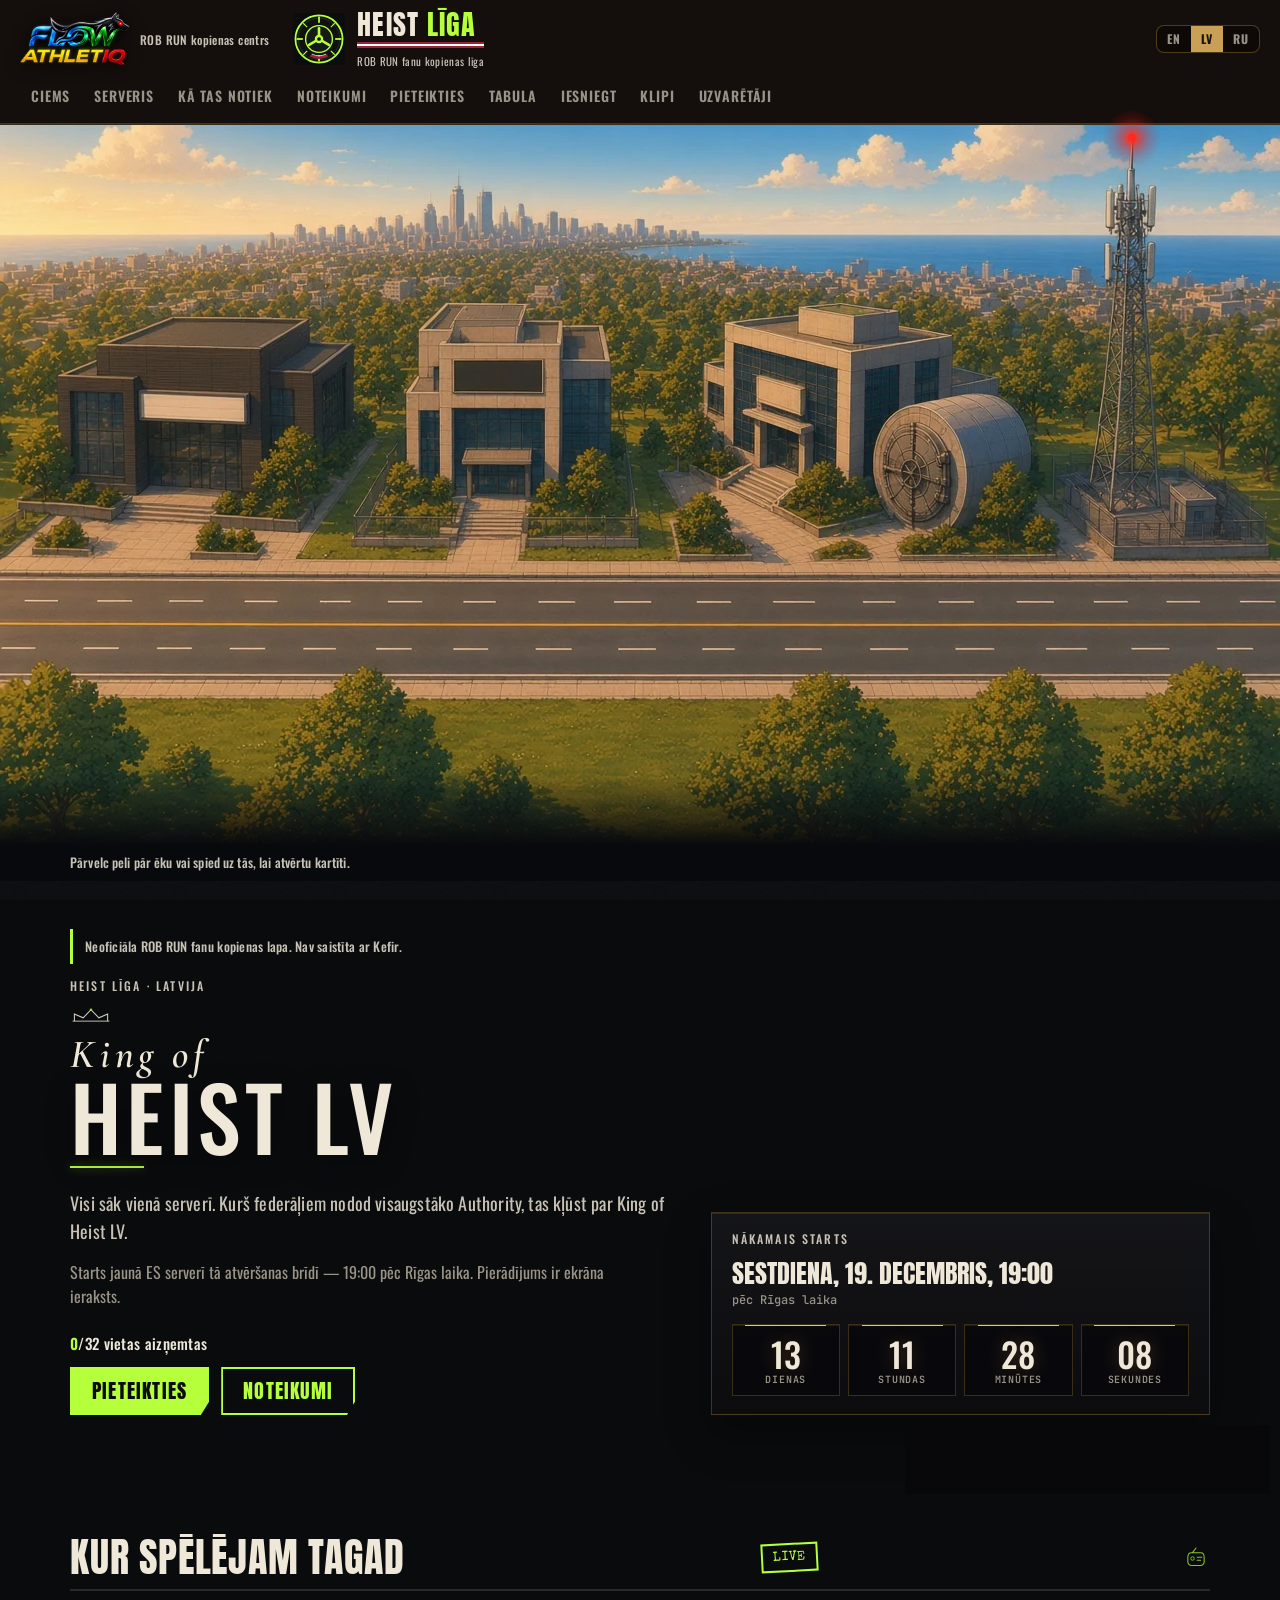
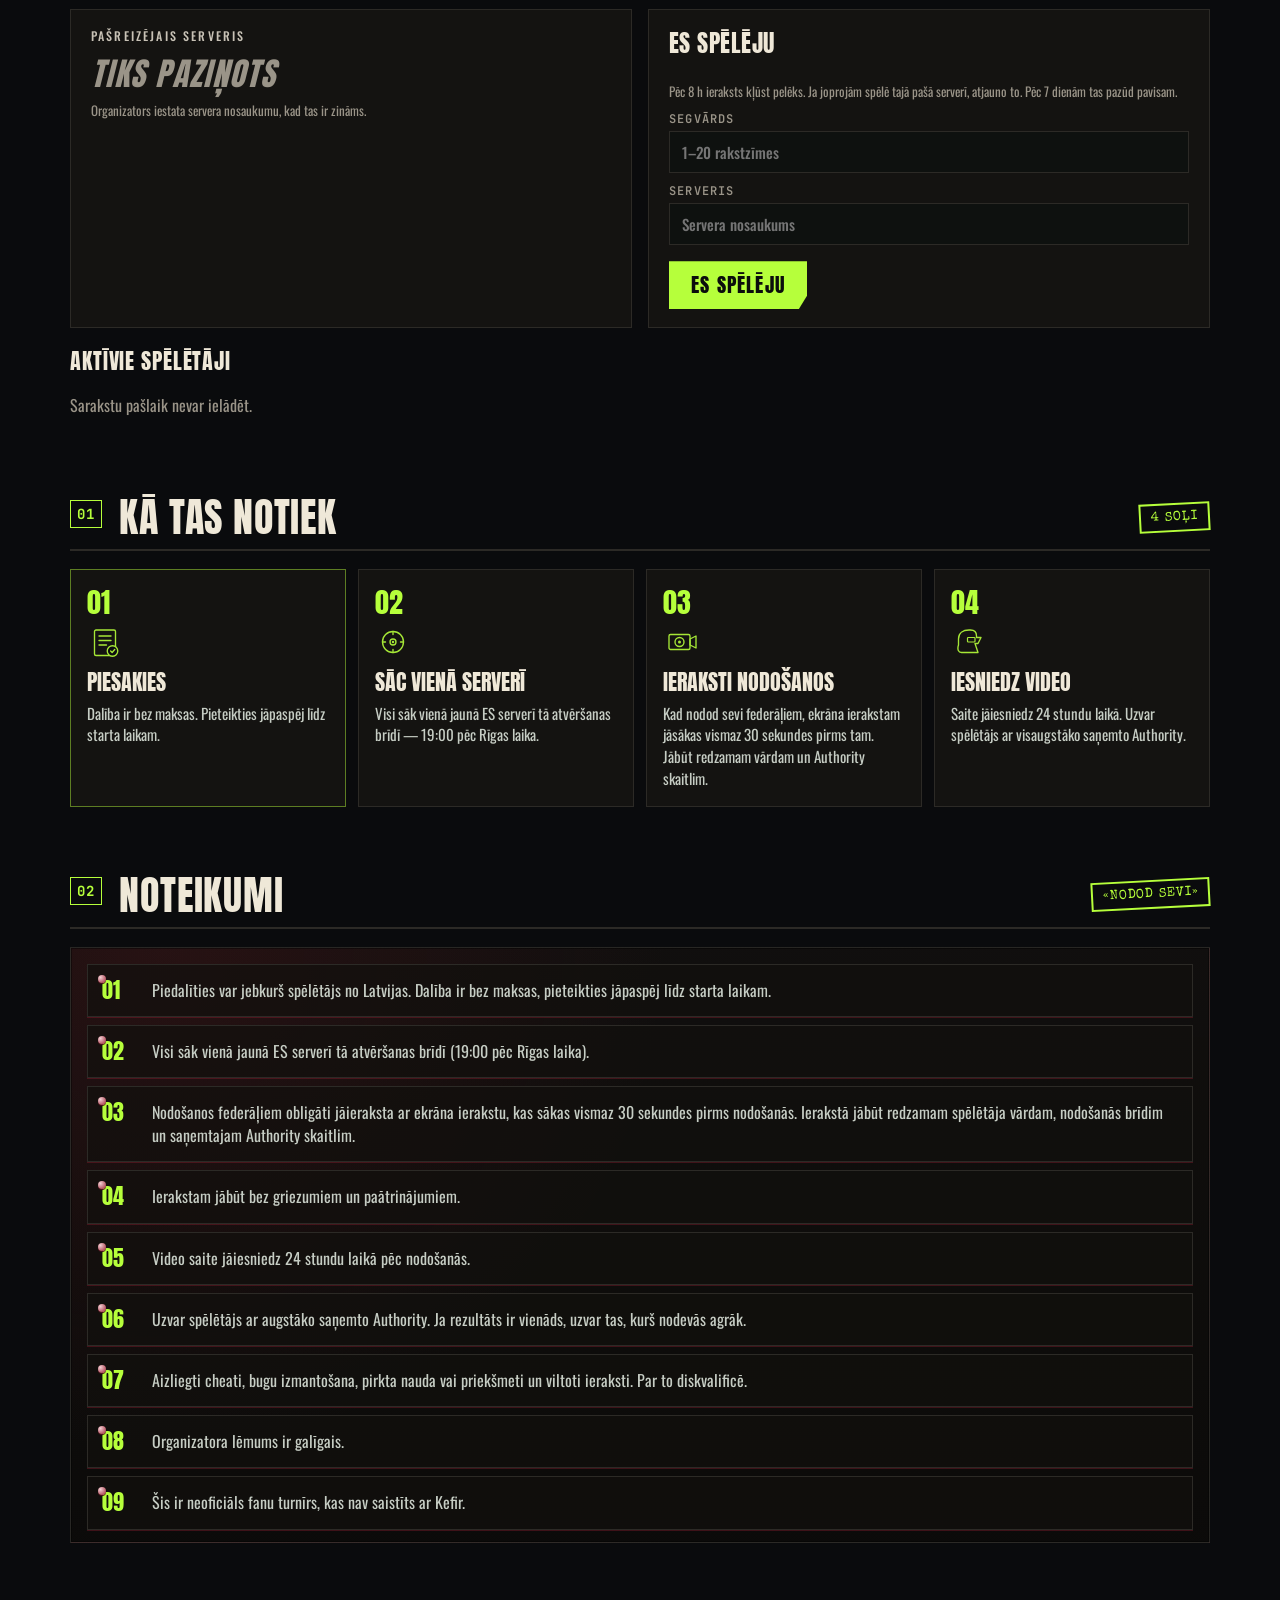
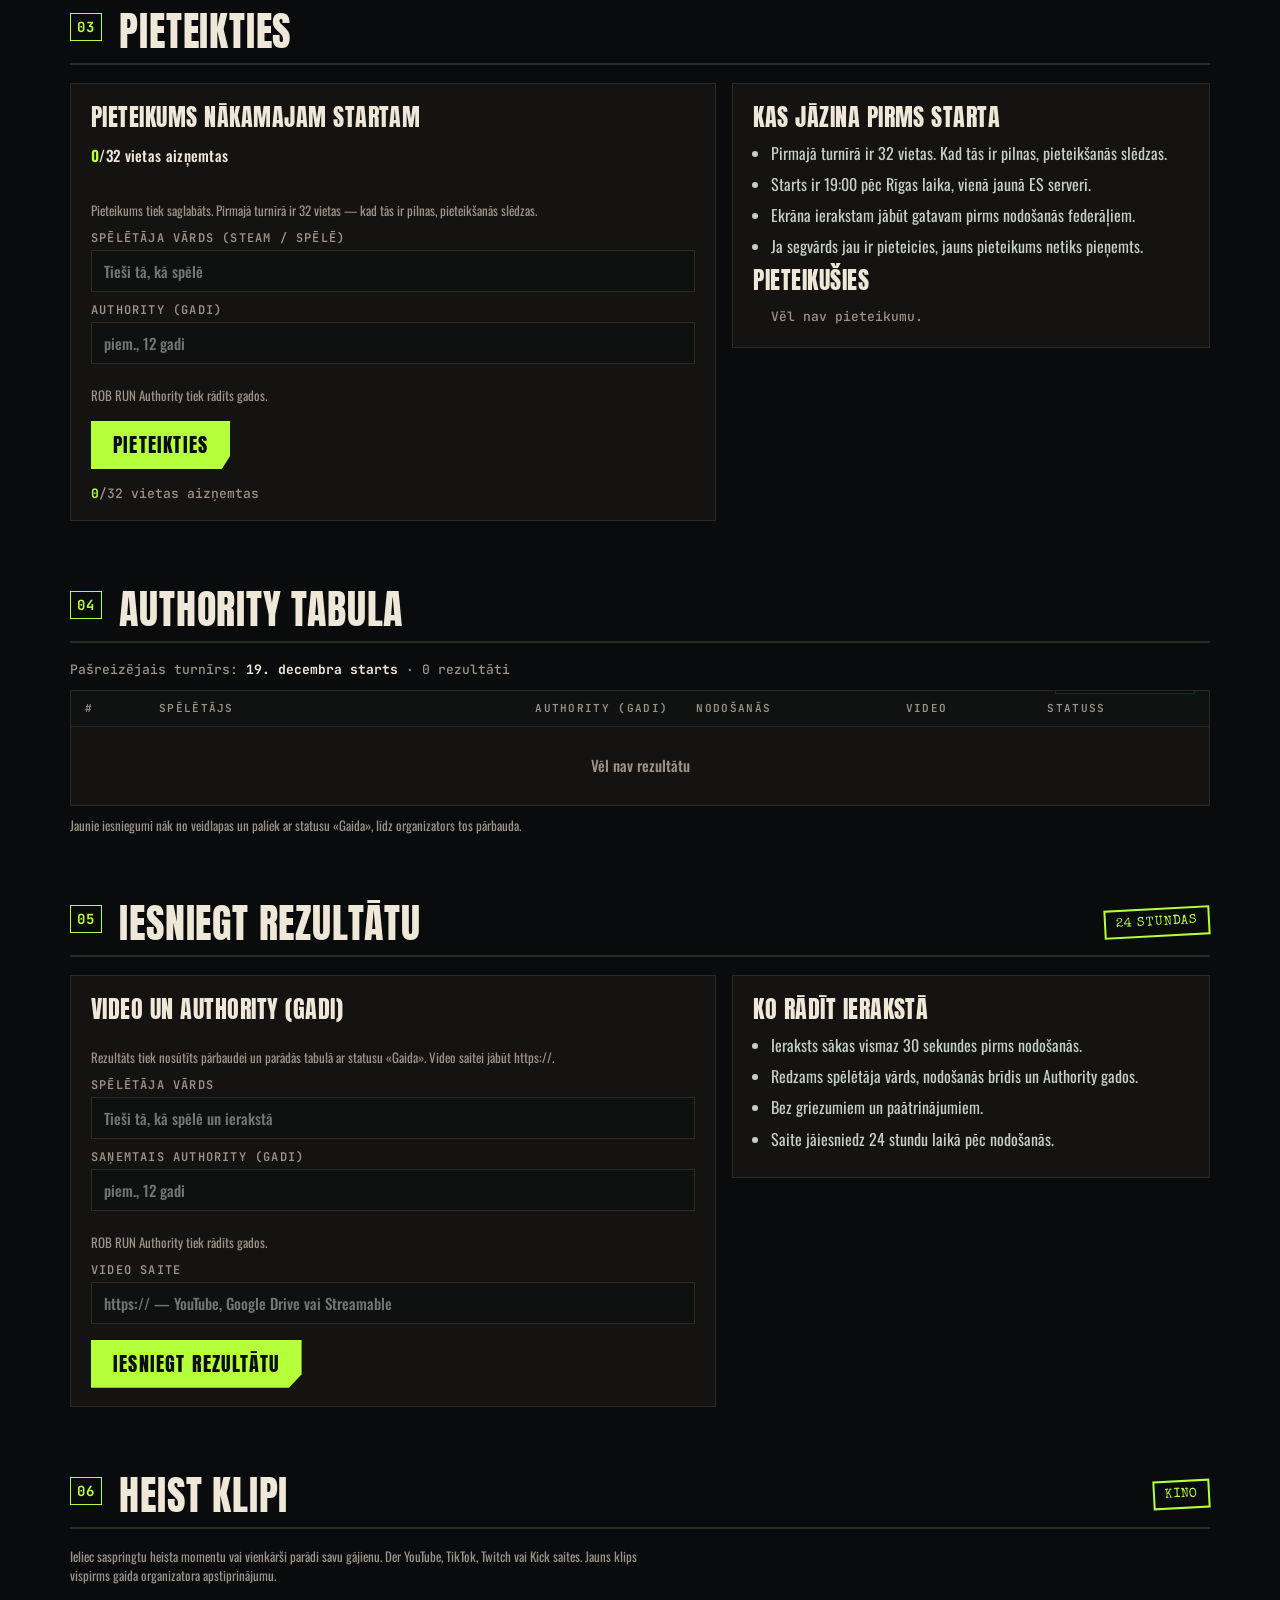
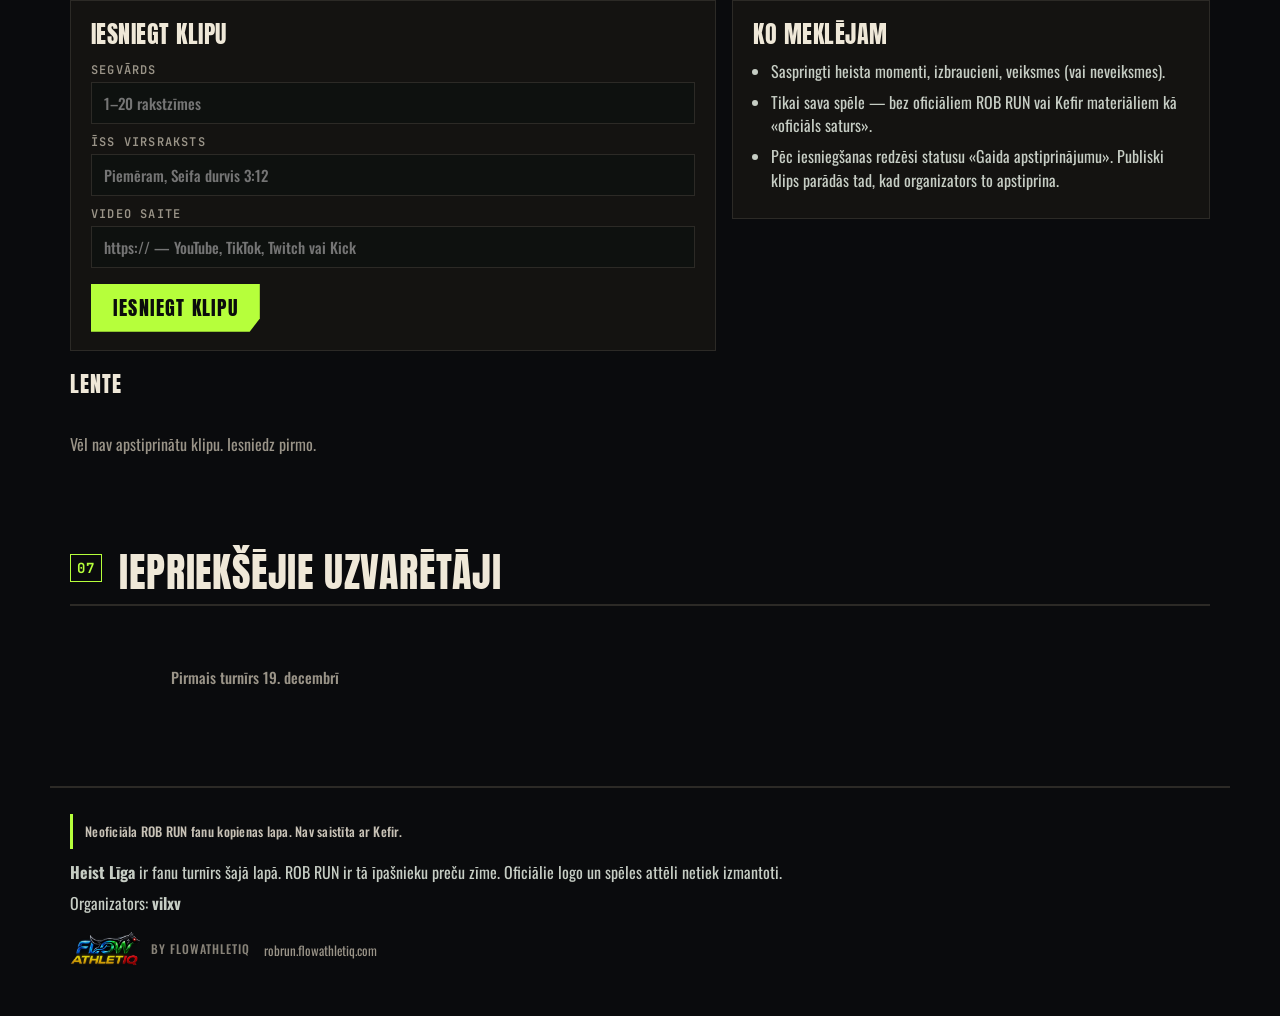
==== commit a40a28d5: "Move site to robrun.flowathletiq.com" ====
--- a/index.html
+++ b/index.html
@@ -361,7 +361,7 @@
         </span>
         <span class="hl-fa-by" data-i18n="by_fa">by FlowAthletiq</span>
       </a>
-      <p class="hl-fa" data-i18n="planned_url">robrun.flowathletiq.xyz</p>
+      <p class="hl-fa" data-i18n="planned_url">robrun.flowathletiq.com</p>
     </div>
   </footer>
 
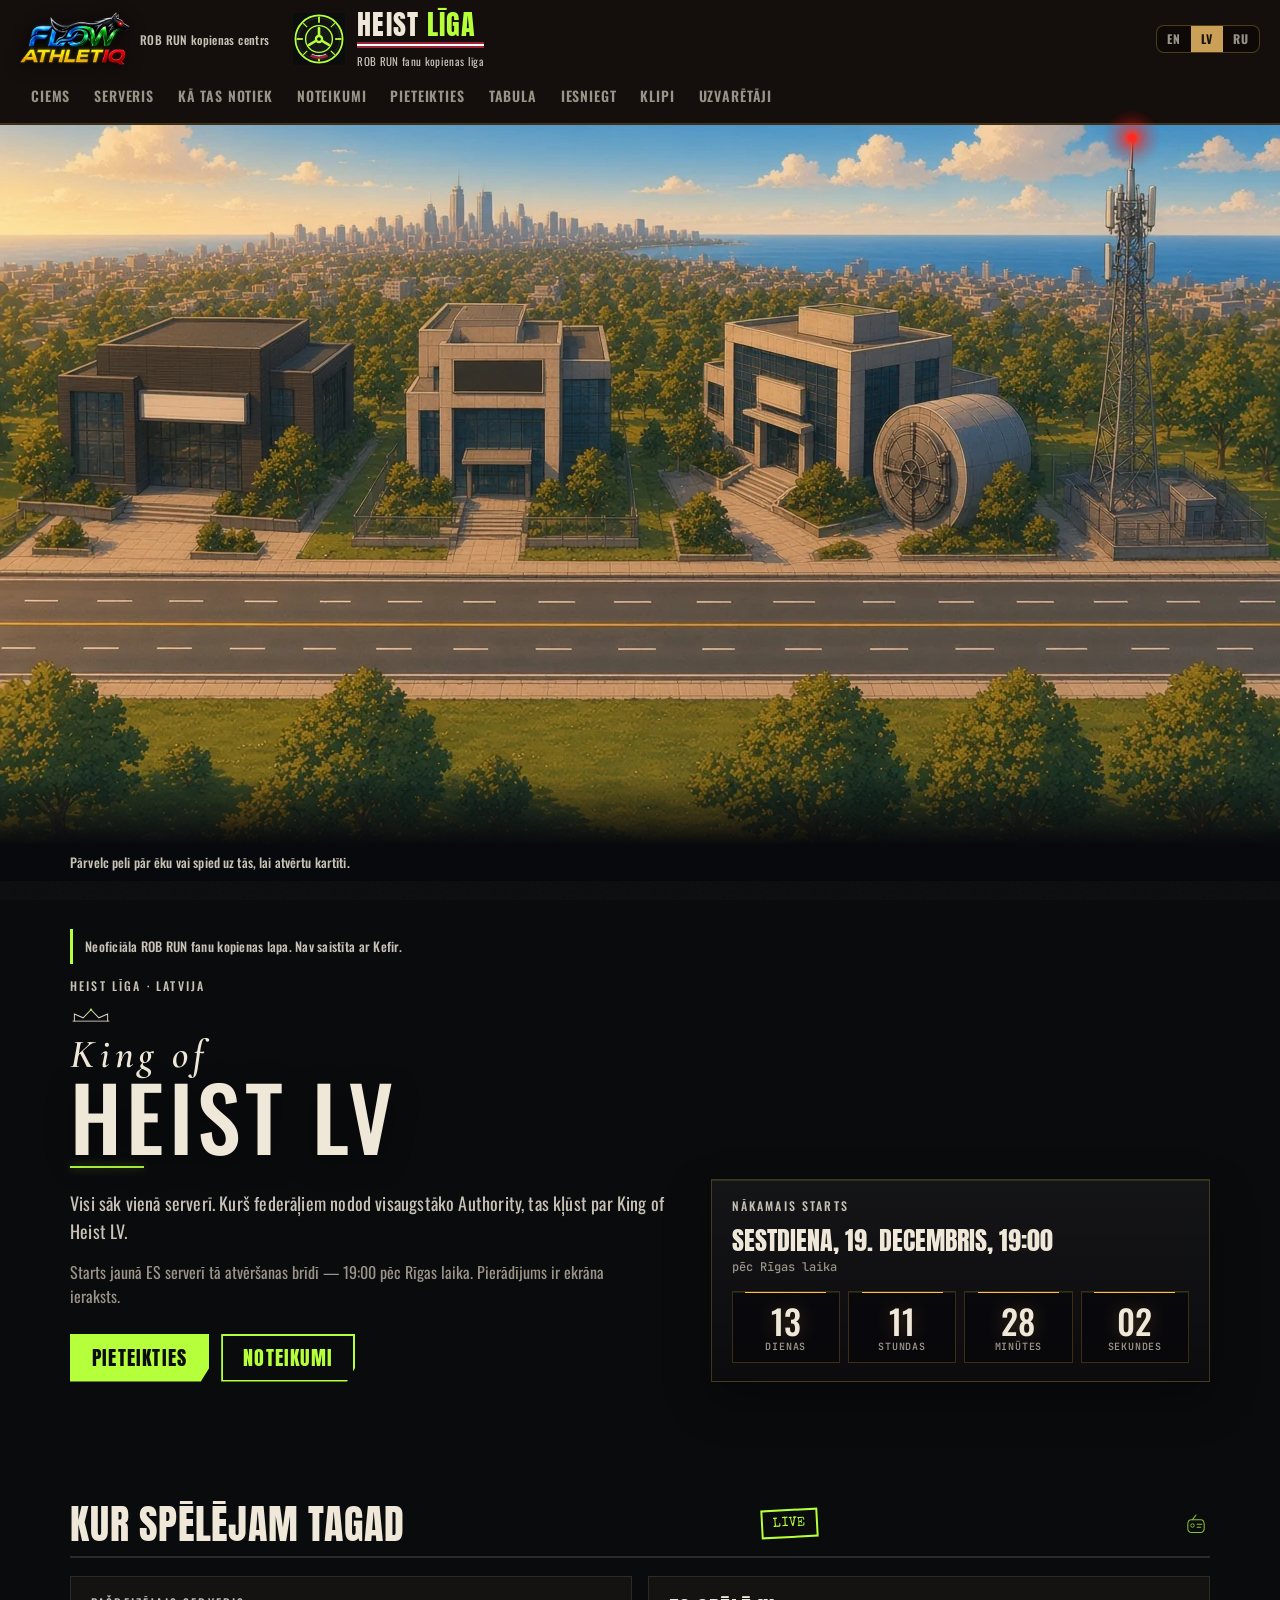
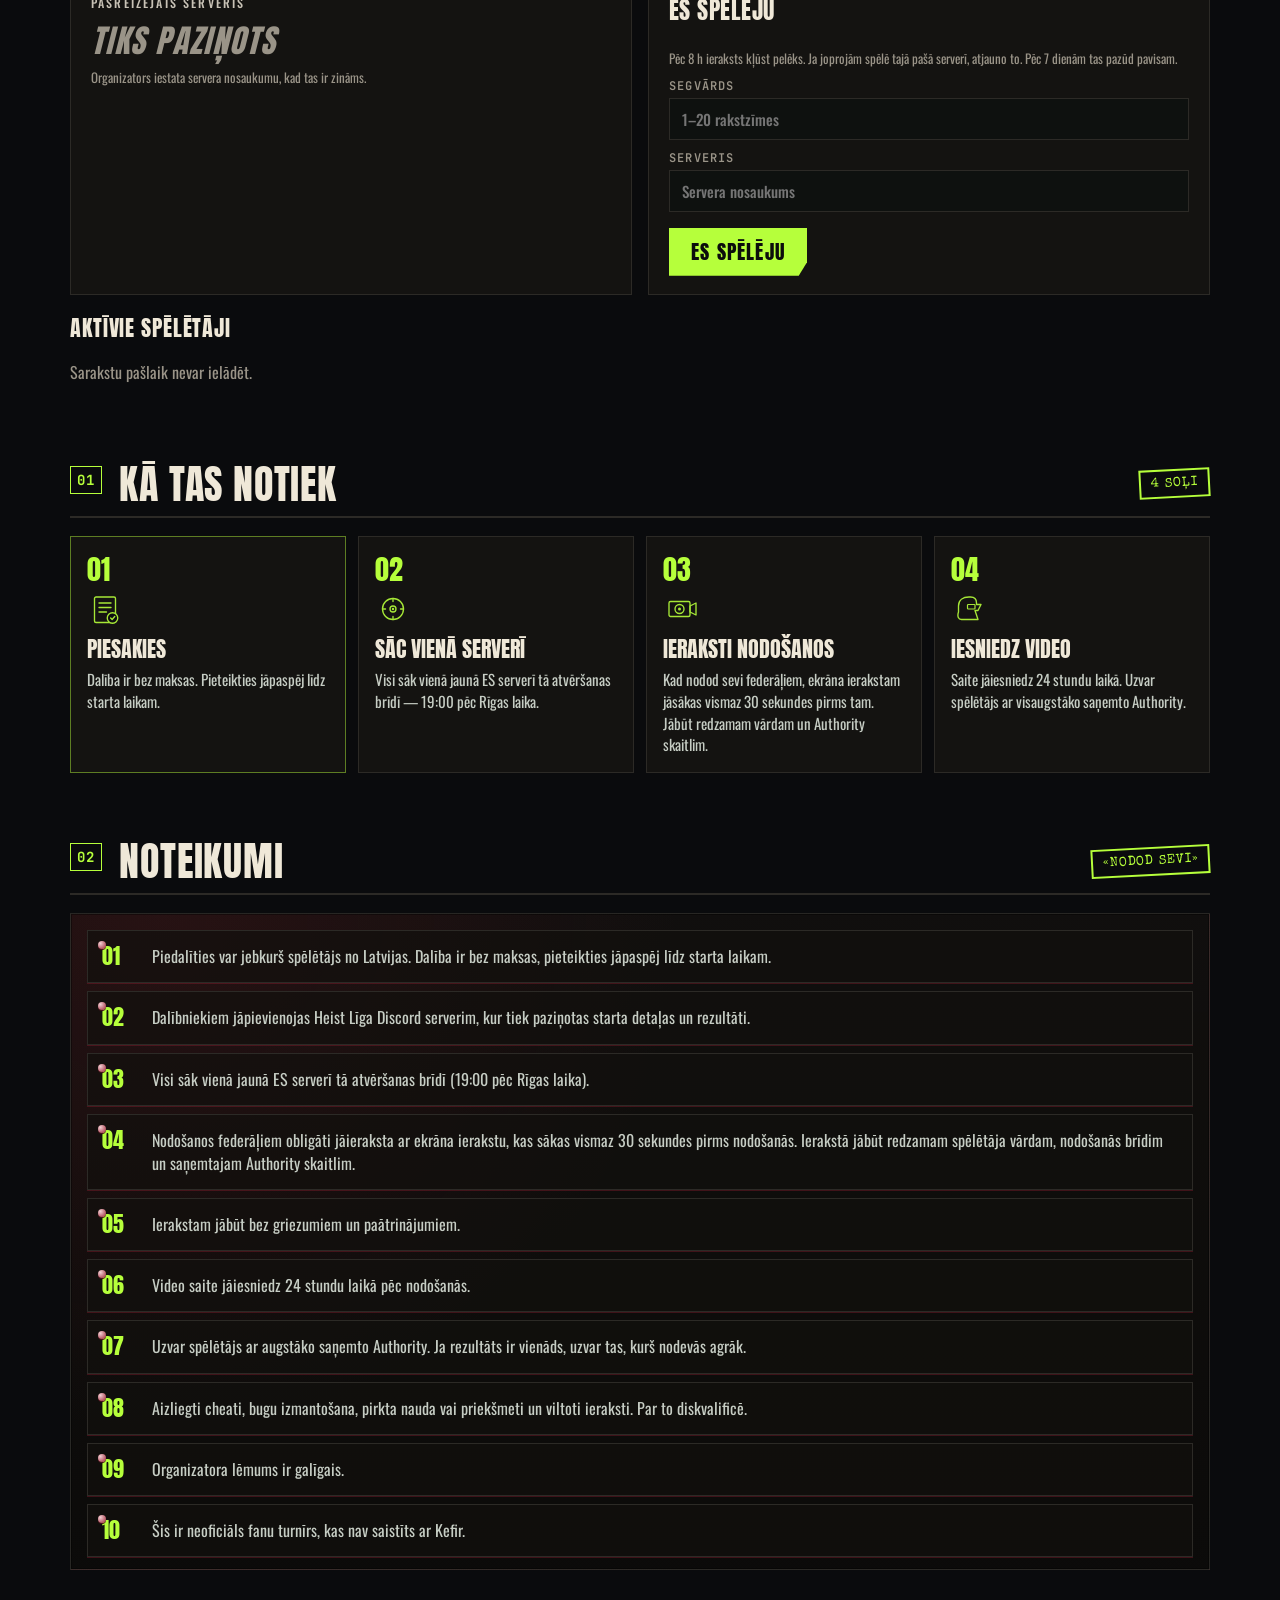
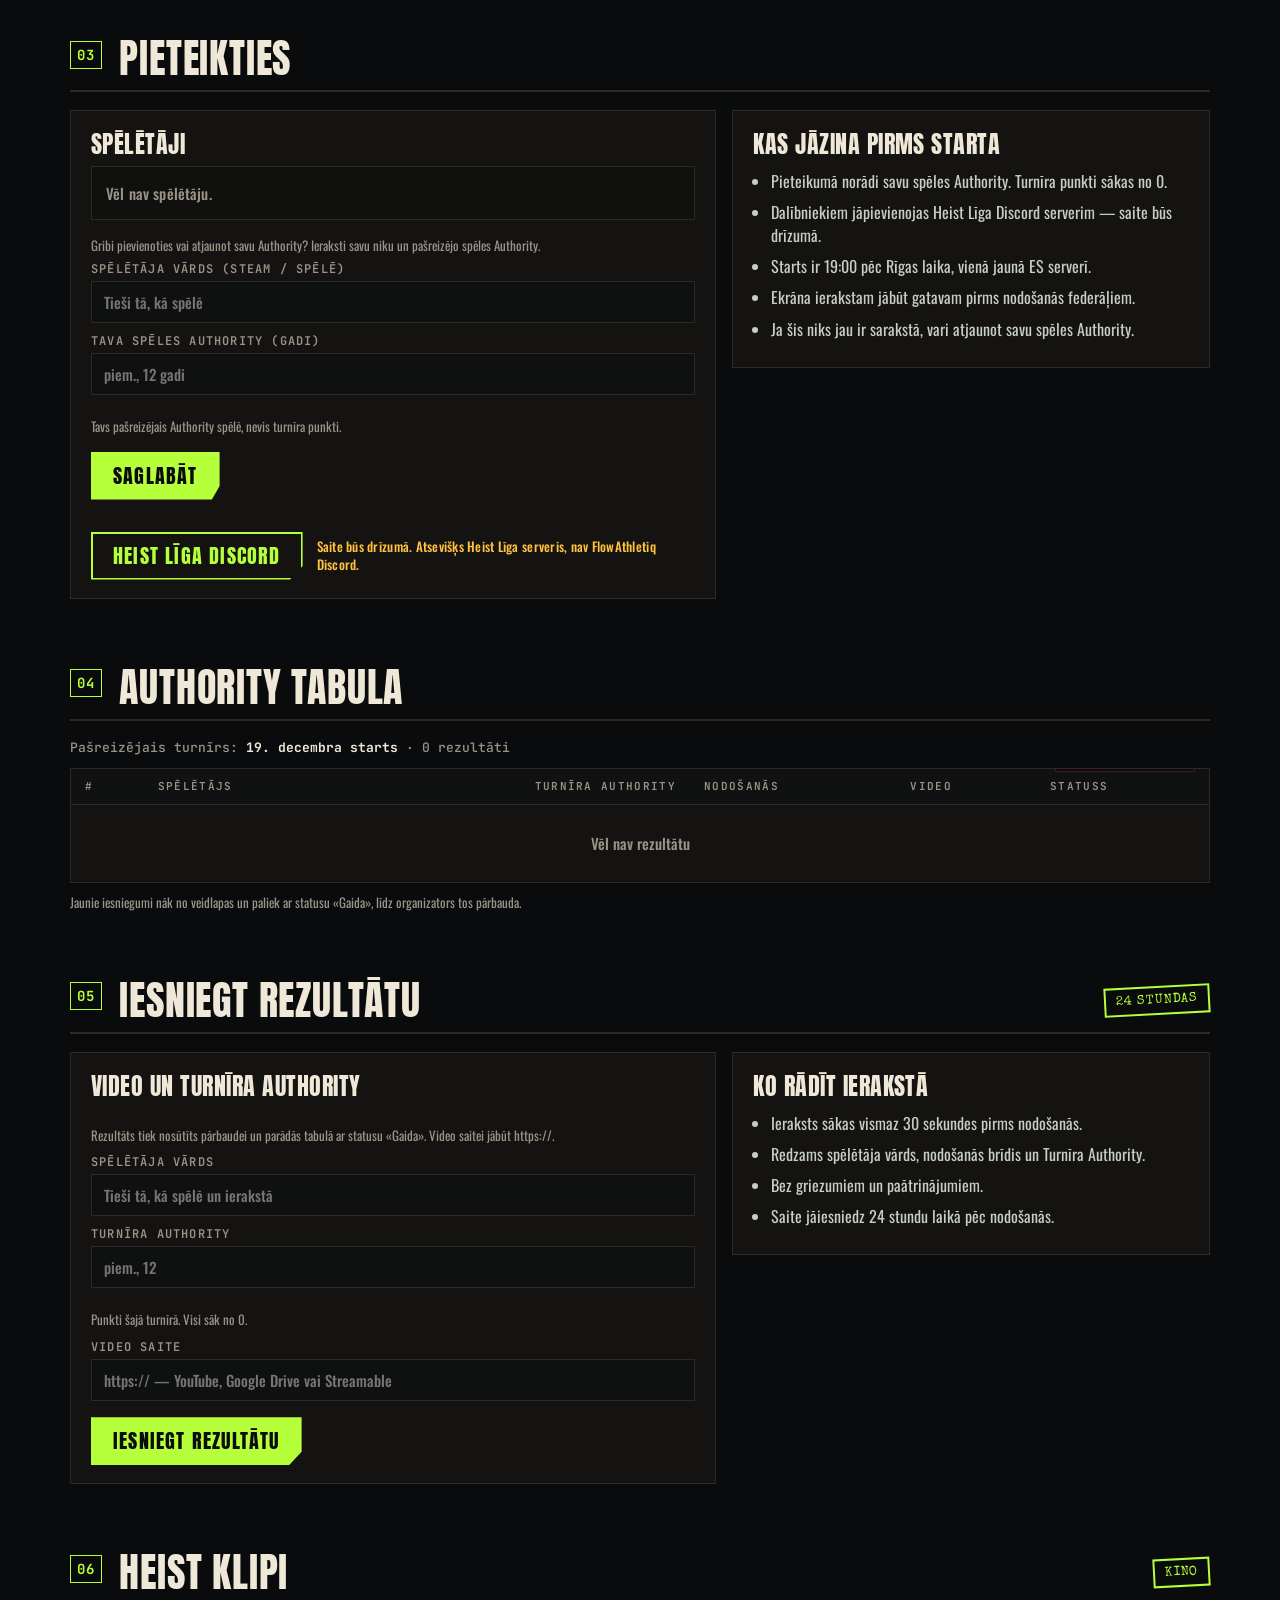
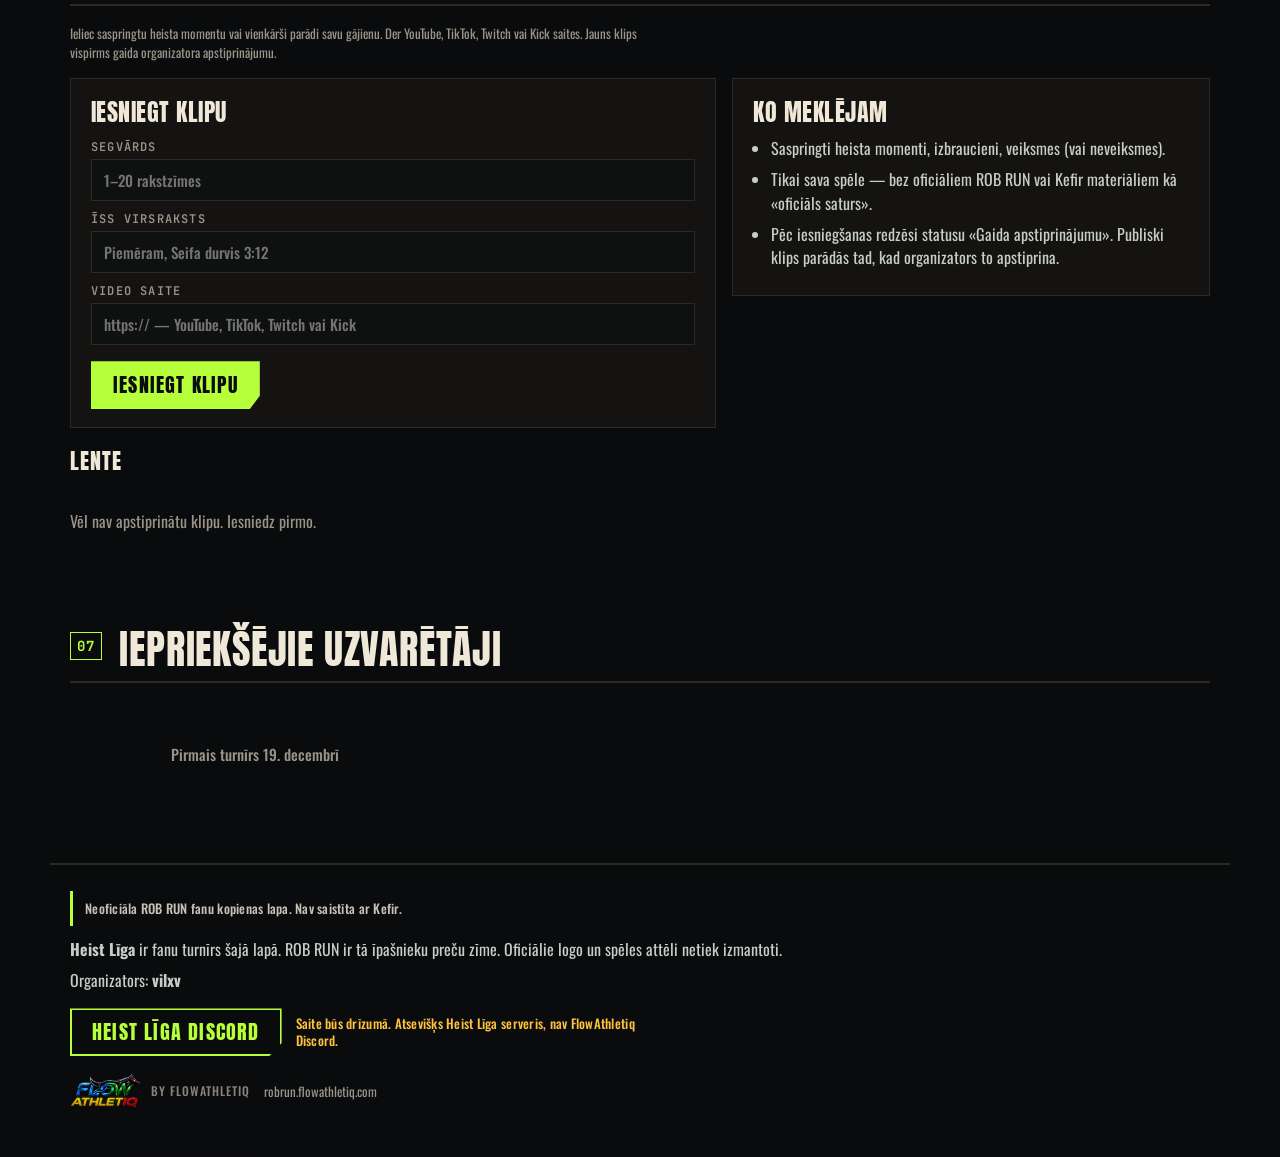
==== commit f2321e56: "Publish roster list with Authority add/update and preview pack. Players list is a clean nickname ros" ====
--- a/index.html
+++ b/index.html
@@ -99,7 +99,7 @@
       </h1>
       <p class="hl-subline" data-i18n="subline">Visi sāk vienā serverī. Kurš federāļiem nodod visaugstāko Authority, tas kļūst par King of Heist LV.</p>
       <p class="hl-lead" data-i18n="lead">Starts jaunā ES serverī tā atvēršanas brīdī — 19:00 pēc Rīgas laika. Pierādījums ir ekrāna ieraksts.</p>
-      <p class="hl-seats" id="hl-seats-hero" aria-live="polite"></p>
+      <p class="hl-seats" id="hl-seats-hero" hidden></p>
       <div class="hl-hero-cta">
         <a class="hl-btn" href="#pieteikties" id="hl-cta-signup" data-i18n="btn_signup">Pieteikties</a>
         <a class="hl-btn hl-btn-ghost" href="#noteikumi" data-i18n="btn_rules">Noteikumi</a>
@@ -211,35 +211,36 @@
       <h2><span class="hl-num">03</span> <span data-i18n="signup_title">Pieteikties</span></h2>
     </div>
     <div class="hl-forms">
-      <form class="hl-card hl-form" id="hl-signup" autocomplete="off">
-        <h3 data-i18n="signup_h">Pieteikums nākamajam startam</h3>
-        <p class="hl-seats" id="hl-seats-form" aria-live="polite"></p>
-        <p class="hl-small" data-i18n="signup_lead">Pieteikums tiek saglabāts. Pirmajā turnīrā ir 32 vietas — kad tās ir pilnas, pieteikšanās slēdzas.</p>
-        <label><span data-i18n="label_player">Spēlētāja vārds (Steam / spēlē)</span>
-          <input name="nick" required maxlength="20" placeholder="Tieši tā, kā spēlē" data-i18n-placeholder="ph_signup_nick">
-        </label>
-        <label><span data-i18n="label_signup_auth">Authority (gadi)</span>
-          <input name="authority" type="number" inputmode="numeric" min="0" max="99999" step="1" required placeholder="piem., 12 gadi" data-i18n-placeholder="ph_signup_auth">
-        </label>
-        <p class="hl-small" data-i18n="signup_auth_help">ROB RUN Authority tiek rādīts gados.</p>
-        <button class="hl-btn" type="submit" id="hl-signup-btn" data-i18n="btn_signup">Pieteikties</button>
-        <p class="hl-signed" id="hl-signed-note"></p>
+      <div class="hl-card hl-roster">
+        <h3 data-i18n="signup_list_title">Spēlētāji</h3>
+        <ul class="hl-signup-list" id="hl-signup-list"></ul>
+        <p class="hl-small hl-roster-lead" data-i18n="signup_update_lead">Gribi pievienoties vai atjaunot savu Authority? Ieraksti savu niku un pašreizējo spēles Authority.</p>
+        <form class="hl-form" id="hl-signup" autocomplete="off">
+          <p class="hl-seats" id="hl-seats-form" hidden></p>
+          <label><span data-i18n="label_player">Spēlētāja vārds (Steam / spēlē)</span>
+            <input name="nick" required maxlength="20" placeholder="Tieši tā, kā spēlē" data-i18n-placeholder="ph_signup_nick">
+          </label>
+          <label><span data-i18n="label_signup_auth">Tava spēles Authority (gadi)</span>
+            <input name="authority" type="number" inputmode="numeric" min="0" max="99999" step="1" required placeholder="piem., 12 gadi" data-i18n-placeholder="ph_signup_auth">
+          </label>
+          <p class="hl-small" data-i18n="signup_auth_help">Tavs pašreizējais Authority spēlē, nevis turnīra punkti.</p>
+          <button class="hl-btn" type="submit" id="hl-signup-btn" data-i18n="btn_signup_save">Saglabāt</button>
+          <p class="hl-signed" id="hl-signed-note"></p>
+        </form>
         <div class="hl-discord hl-discord-pending">
           <a class="hl-btn hl-btn-ghost hl-discord-join is-soon" href="#" aria-disabled="true">Heist Līga Discord</a>
           <span class="hl-soon" data-i18n="discord_soon">Saite būs drīzumā. Atsevišķs Heist Līga serveris, nav FlowAthletiq Discord.</span>
         </div>
-      </form>
+      </div>
       <div class="hl-card hl-signup-side">
         <h3 data-i18n="know_title">Kas jāzina pirms starta</h3>
         <ul>
-          <li data-i18n="know_1">Pirmajā turnīrā ir 32 vietas. Kad tās ir pilnas, pieteikšanās slēdzas.</li>
+          <li data-i18n="know_1">Pieteikumā norādi savu spēles Authority. Turnīra punkti sākas no 0.</li>
           <li class="hl-discord-pending" data-i18n="know_2">Dalībniekiem jāpievienojas Heist Līga Discord serverim — saite būs drīzumā.</li>
           <li data-i18n="know_3">Starts ir 19:00 pēc Rīgas laika, vienā jaunā ES serverī.</li>
           <li data-i18n="know_4">Ekrāna ierakstam jābūt gatavam pirms nodošanās federāļiem.</li>
-          <li data-i18n="know_5">Ja segvārds jau ir pieteicies, jauns pieteikums netiks pieņemts.</li>
+          <li data-i18n="know_5">Ja šis niks jau ir sarakstā, vari atjaunot savu spēles Authority.</li>
         </ul>
-        <h3 data-i18n="signup_list_title">Pieteikušies</h3>
-        <ul class="hl-signup-list" id="hl-signup-list"></ul>
       </div>
     </div>
   </section>
@@ -255,7 +256,7 @@
           <tr>
             <th data-i18n="col_hash">#</th>
             <th data-i18n="col_player">Spēlētājs</th>
-            <th class="r" data-i18n="col_auth">Authority (gadi)</th>
+            <th class="r" data-i18n="col_auth">Turnīra Authority</th>
             <th data-i18n="col_surrender">Nodošanās</th>
             <th data-i18n="col_video">Video</th>
             <th data-i18n="col_status">Statuss</th>
@@ -274,15 +275,15 @@
     </div>
     <div class="hl-forms">
       <form class="hl-card hl-form" id="hl-submit" autocomplete="off">
-        <h3 data-i18n="submit_h">Video un Authority (gadi)</h3>
+        <h3 data-i18n="submit_h">Video un Turnīra Authority</h3>
         <p class="hl-small" data-i18n="submit_lead">Rezultāts tiek nosūtīts pārbaudei un parādās tabulā ar statusu «Gaida». Video saitei jābūt https://.</p>
         <label><span data-i18n="label_player_short">Spēlētāja vārds</span>
           <input name="nick" required maxlength="20" placeholder="Tieši tā, kā spēlē un ierakstā" data-i18n-placeholder="ph_result_nick">
         </label>
-        <label><span data-i18n="label_auth">Saņemtais Authority (gadi)</span>
-          <input name="auth" type="number" min="1" max="99999" required placeholder="piem., 12 gadi" data-i18n-placeholder="ph_auth">
-        </label>
-        <p class="hl-small" data-i18n="auth_help">ROB RUN Authority tiek rādīts gados.</p>
+        <label><span data-i18n="label_auth">Turnīra Authority</span>
+          <input name="auth" type="number" min="1" max="99999" required placeholder="piem., 12" data-i18n-placeholder="ph_auth">
+        </label>
+        <p class="hl-small" data-i18n="auth_help">Punkti šajā turnīrā. Visi sāk no 0.</p>
         <label><span data-i18n="label_video">Video saite</span>
           <input name="video" type="url" required maxlength="200" placeholder="https:// — YouTube, Google Drive vai Streamable" data-i18n-placeholder="ph_result_url">
         </label>
@@ -292,7 +293,7 @@
         <h3 data-i18n="show_title">Ko rādīt ierakstā</h3>
         <ul>
           <li data-i18n="show_1">Ieraksts sākas vismaz 30 sekundes pirms nodošanās.</li>
-          <li data-i18n="show_2">Redzams spēlētāja vārds, nodošanās brīdis un Authority gados.</li>
+          <li data-i18n="show_2">Redzams spēlētāja vārds, nodošanās brīdis un Turnīra Authority.</li>
           <li data-i18n="show_3">Bez griezumiem un paātrinājumiem.</li>
           <li data-i18n="show_4">Saite jāiesniedz 24 stundu laikā pēc nodošanās.</li>
         </ul>
--- a/styles.css
+++ b/styles.css
@@ -729,9 +729,13 @@
   .hl-spot::after{transition:none}
 }
 
-.hl-signup-list{list-style:none;margin:8px 0 0;padding:0;display:flex;flex-wrap:wrap;gap:6px 10px}
-.hl-signup-list li{margin:0;padding:4px 8px;border:1px solid var(--line);background:rgba(0,0,0,.2);font:600 13px/1.2 var(--mono);color:var(--bone)}
-.hl-signup-list .hl-signup-empty{border:0;background:transparent;font-weight:500;color:var(--mute);padding-left:0}
+.hl-roster .hl-roster-lead{margin:16px 0 8px;max-width:36em}
+.hl-roster .hl-form{margin-top:4px}
+.hl-roster .hl-discord{margin-top:16px}
+.hl-signup-list{list-style:none;margin:8px 0 0;padding:0;border:1px solid var(--line);background:rgba(0,0,0,.18)}
+.hl-signup-list li{margin:0;padding:10px 14px;border-bottom:1px solid var(--line);background:transparent;font:600 15px/1.35 var(--ui);color:var(--bone);letter-spacing:.01em}
+.hl-signup-list li:last-child{border-bottom:0}
+.hl-signup-list .hl-signup-empty{border:0;background:transparent;font-weight:500;color:var(--mute);padding:16px 14px}
 
 /* Discord rule + join links stay hidden until HL.discordInvite is set. */
 html:not(.hl-has-discord) .hl-discord-pending{display:none !important}
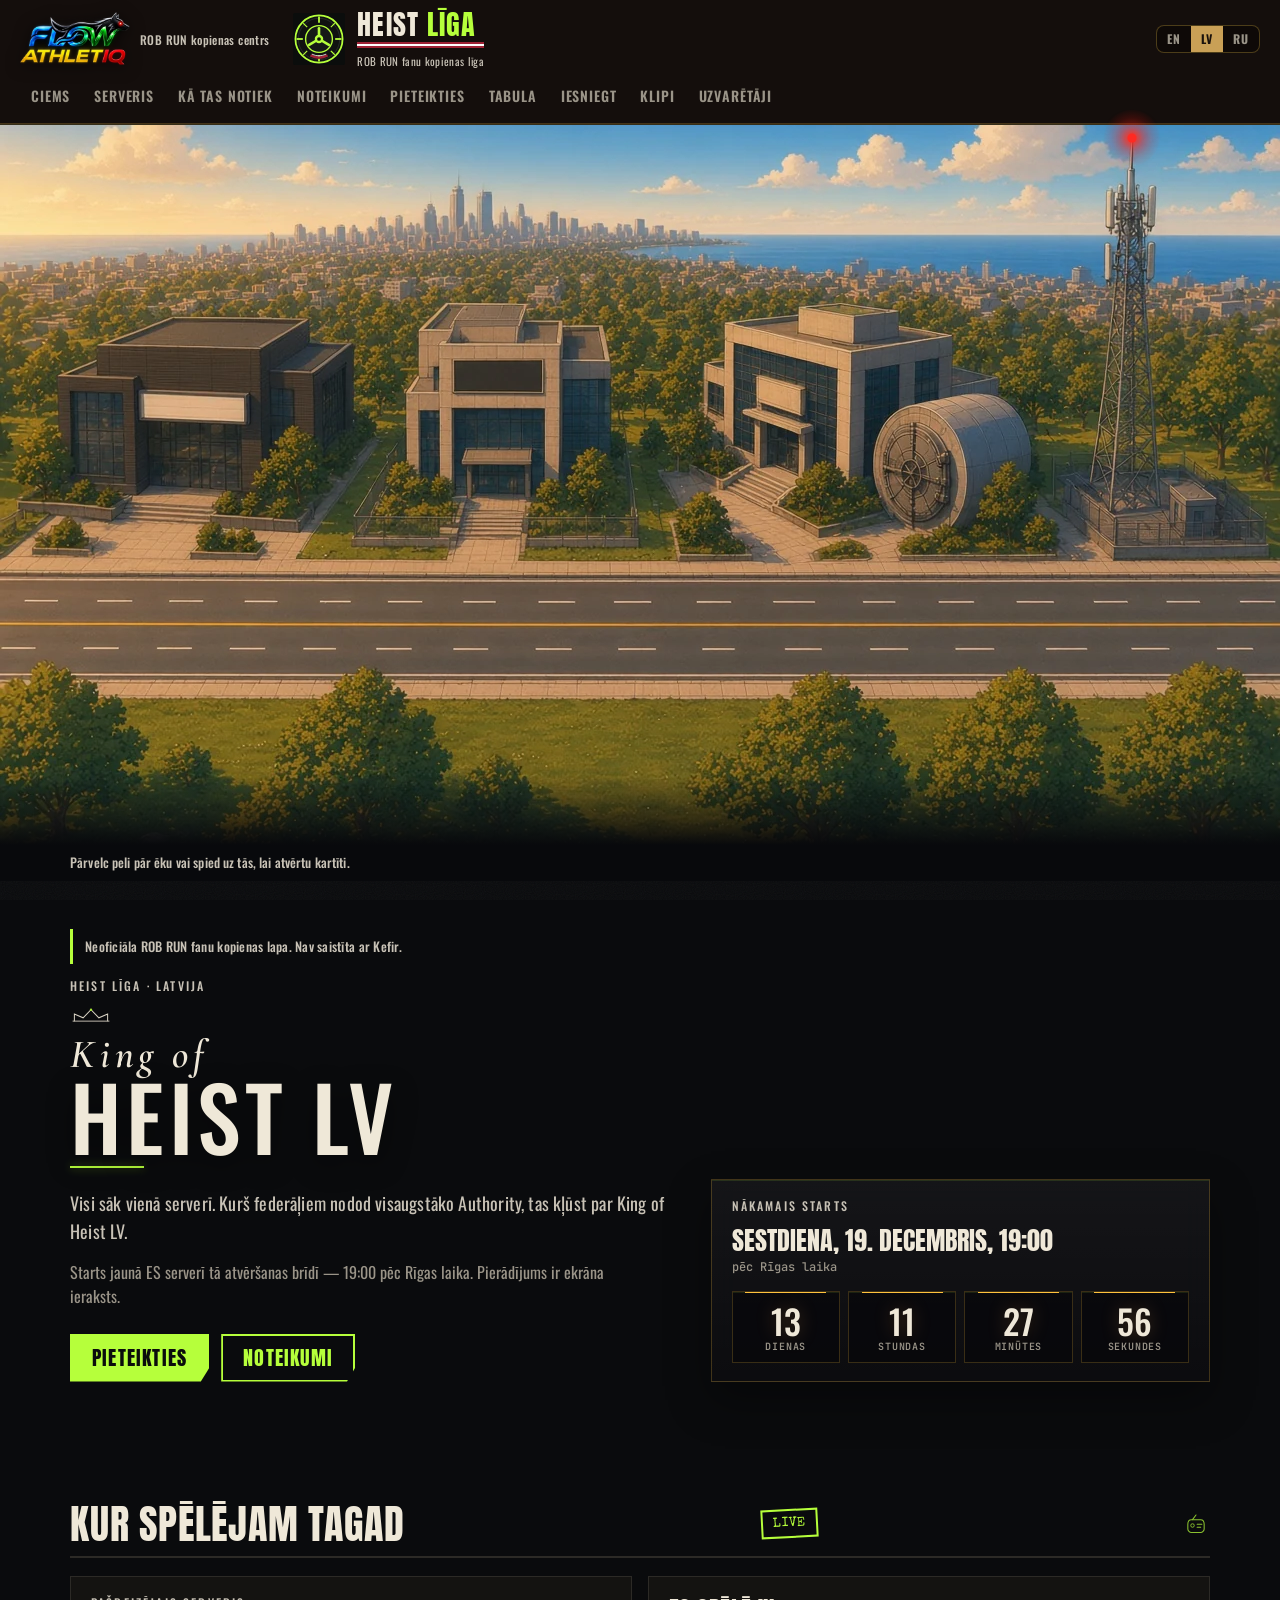
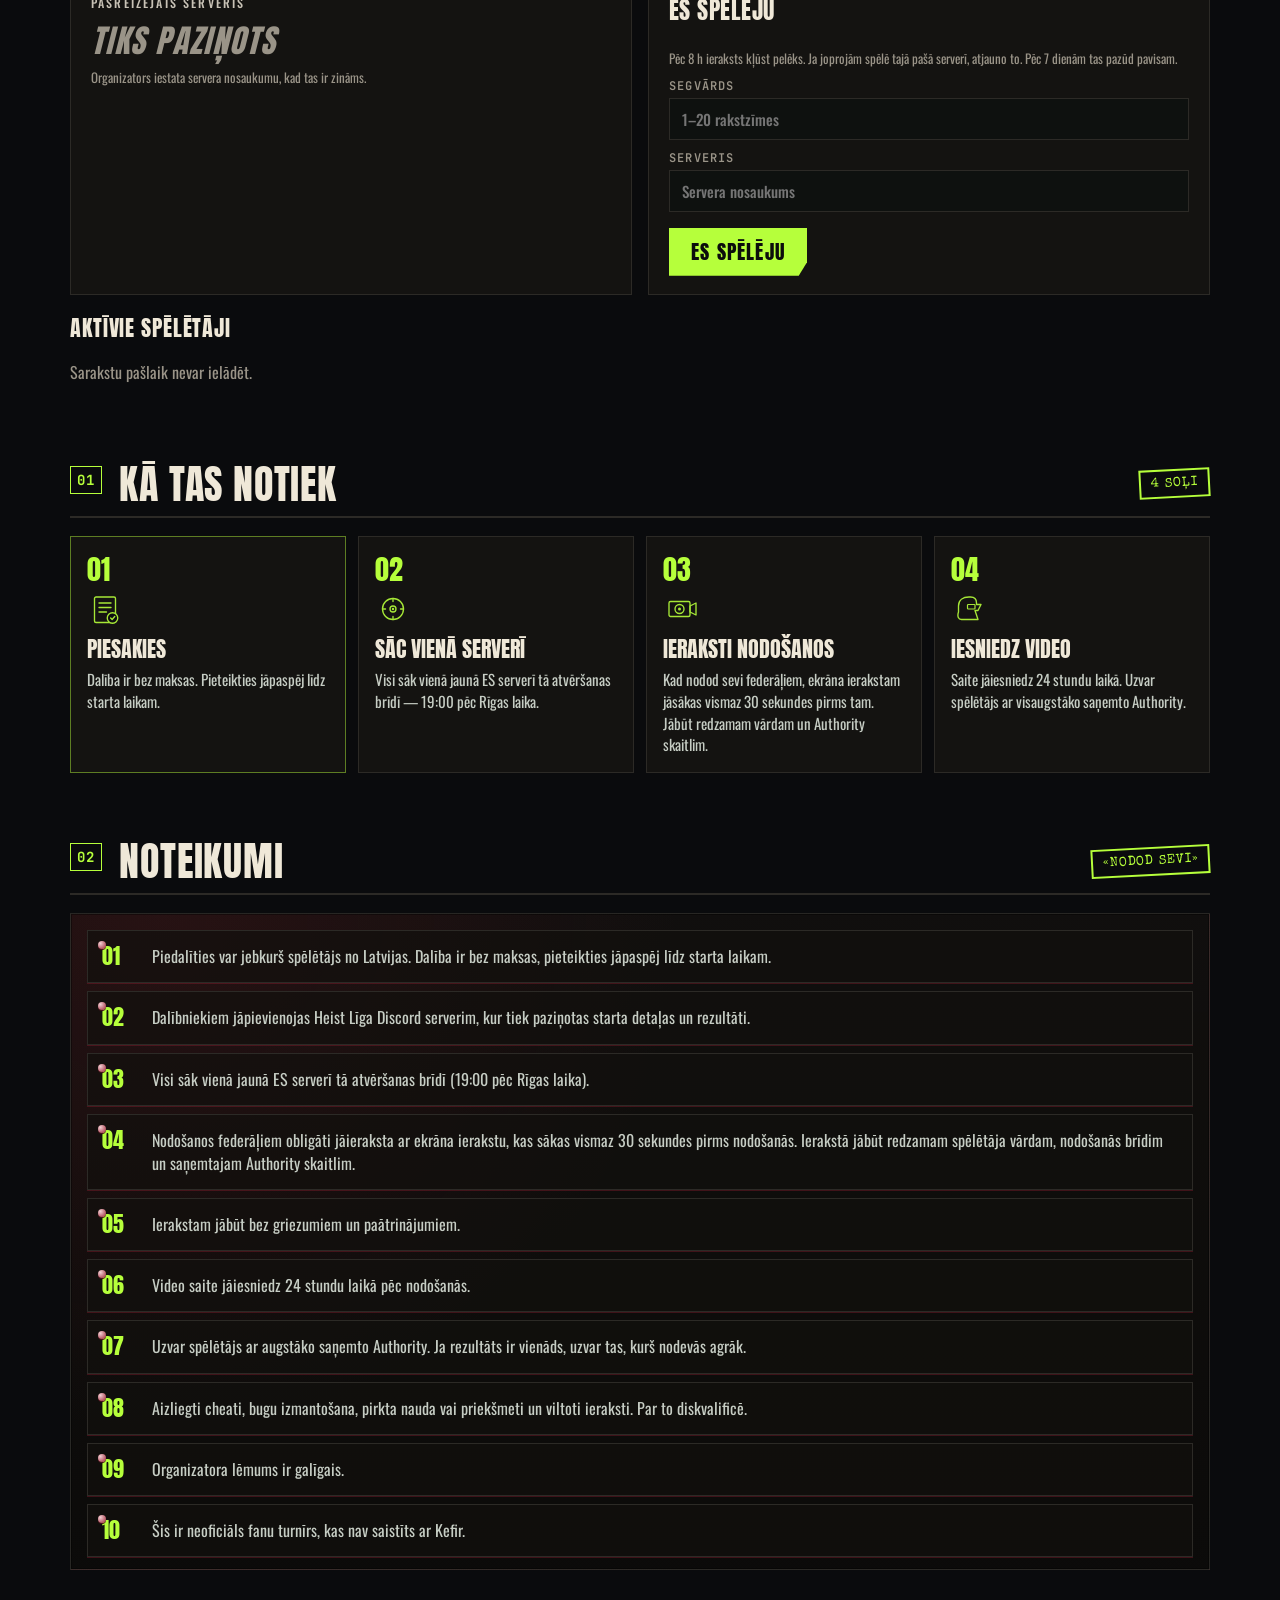
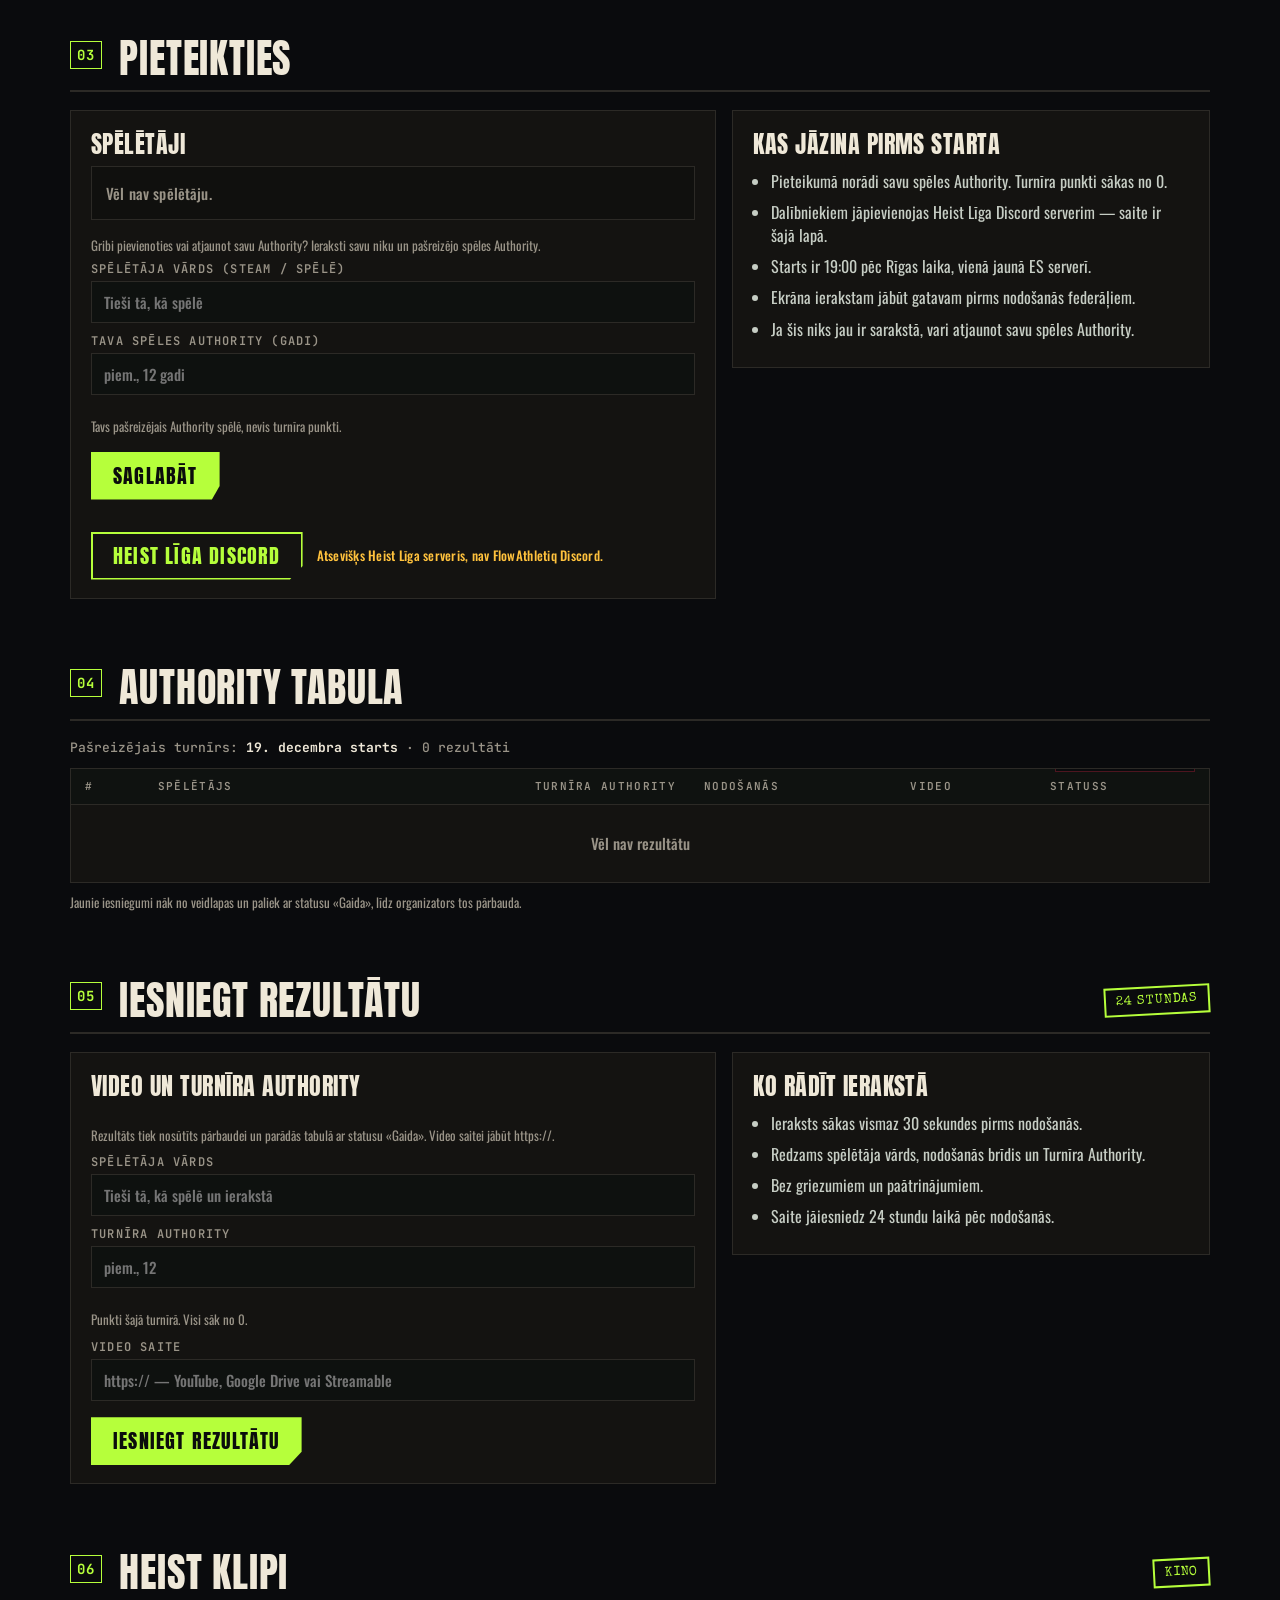
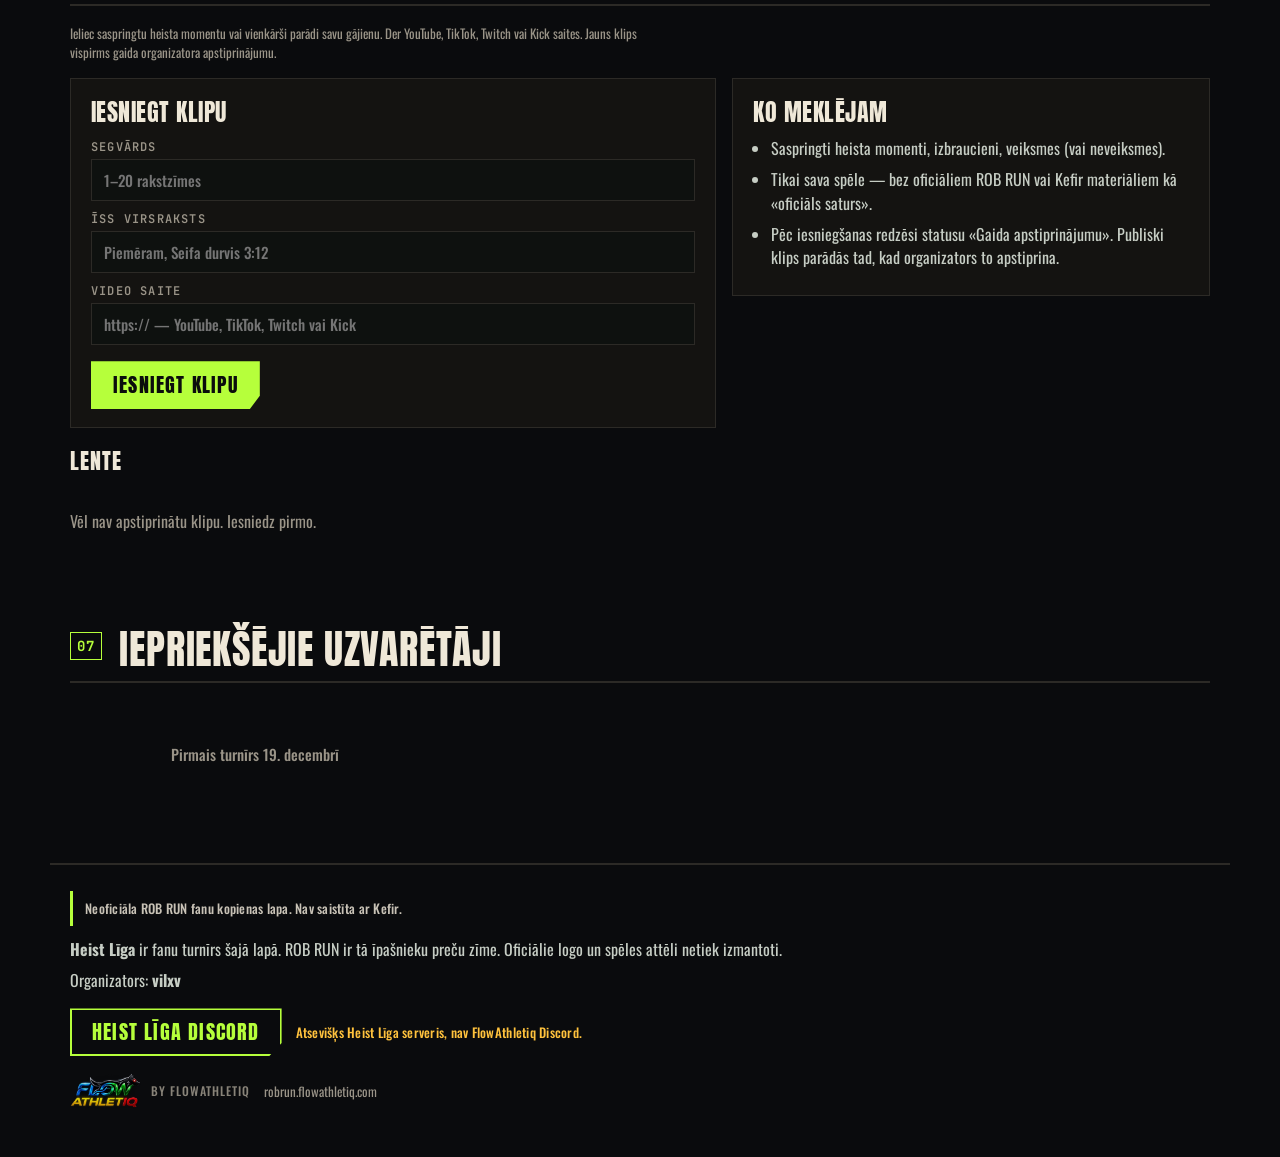
==== commit 66dfd4c9: "Fix Discord copy now that the invite is live. Drop the coming-soon wording next to the join button a" ====
--- a/index.html
+++ b/index.html
@@ -229,14 +229,14 @@
         </form>
         <div class="hl-discord hl-discord-pending">
           <a class="hl-btn hl-btn-ghost hl-discord-join is-soon" href="#" aria-disabled="true">Heist Līga Discord</a>
-          <span class="hl-soon" data-i18n="discord_soon">Saite būs drīzumā. Atsevišķs Heist Līga serveris, nav FlowAthletiq Discord.</span>
+          <span class="hl-soon" data-i18n="discord_soon">Atsevišķs Heist Līga serveris, nav FlowAthletiq Discord.</span>
         </div>
       </div>
       <div class="hl-card hl-signup-side">
         <h3 data-i18n="know_title">Kas jāzina pirms starta</h3>
         <ul>
           <li data-i18n="know_1">Pieteikumā norādi savu spēles Authority. Turnīra punkti sākas no 0.</li>
-          <li class="hl-discord-pending" data-i18n="know_2">Dalībniekiem jāpievienojas Heist Līga Discord serverim — saite būs drīzumā.</li>
+          <li class="hl-discord-pending" data-i18n="know_2">Dalībniekiem jāpievienojas Heist Līga Discord serverim — saite ir šajā lapā.</li>
           <li data-i18n="know_3">Starts ir 19:00 pēc Rīgas laika, vienā jaunā ES serverī.</li>
           <li data-i18n="know_4">Ekrāna ierakstam jābūt gatavam pirms nodošanās federāļiem.</li>
           <li data-i18n="know_5">Ja šis niks jau ir sarakstā, vari atjaunot savu spēles Authority.</li>
@@ -349,7 +349,7 @@
     <p data-i18n-html="footer_org_html">Organizators: <b>vilxv</b></p>
     <div class="hl-discord hl-discord-pending">
       <a class="hl-btn hl-btn-ghost hl-discord-join is-soon" href="#" aria-disabled="true">Heist Līga Discord</a>
-      <span class="hl-soon" data-i18n="discord_soon">Saite būs drīzumā. Atsevišķs Heist Līga serveris, nav FlowAthletiq Discord.</span>
+      <span class="hl-soon" data-i18n="discord_soon">Atsevišķs Heist Līga serveris, nav FlowAthletiq Discord.</span>
     </div>
     <div class="hl-by">
       <a class="hl-fa-brand" href="https://flowathletiq.com/" target="_blank" rel="noopener noreferrer" aria-label="FlowAthletiq">
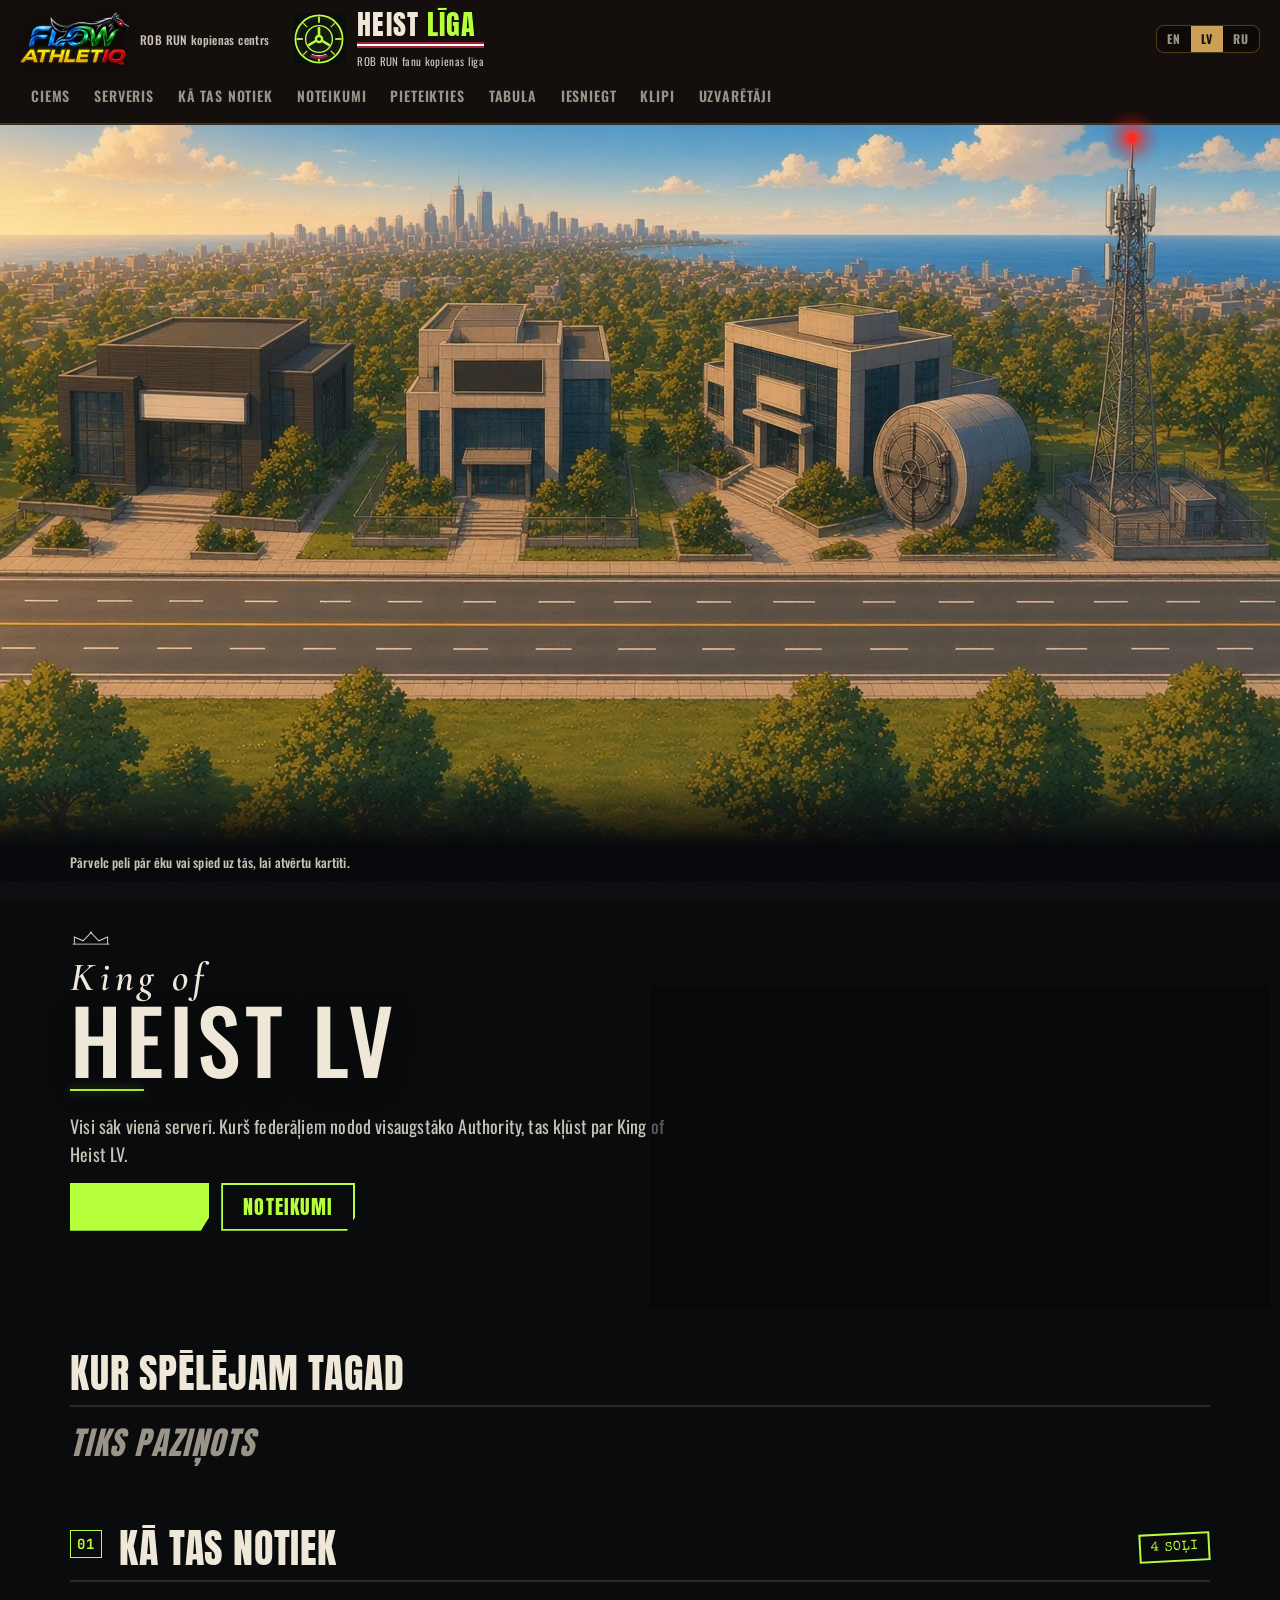
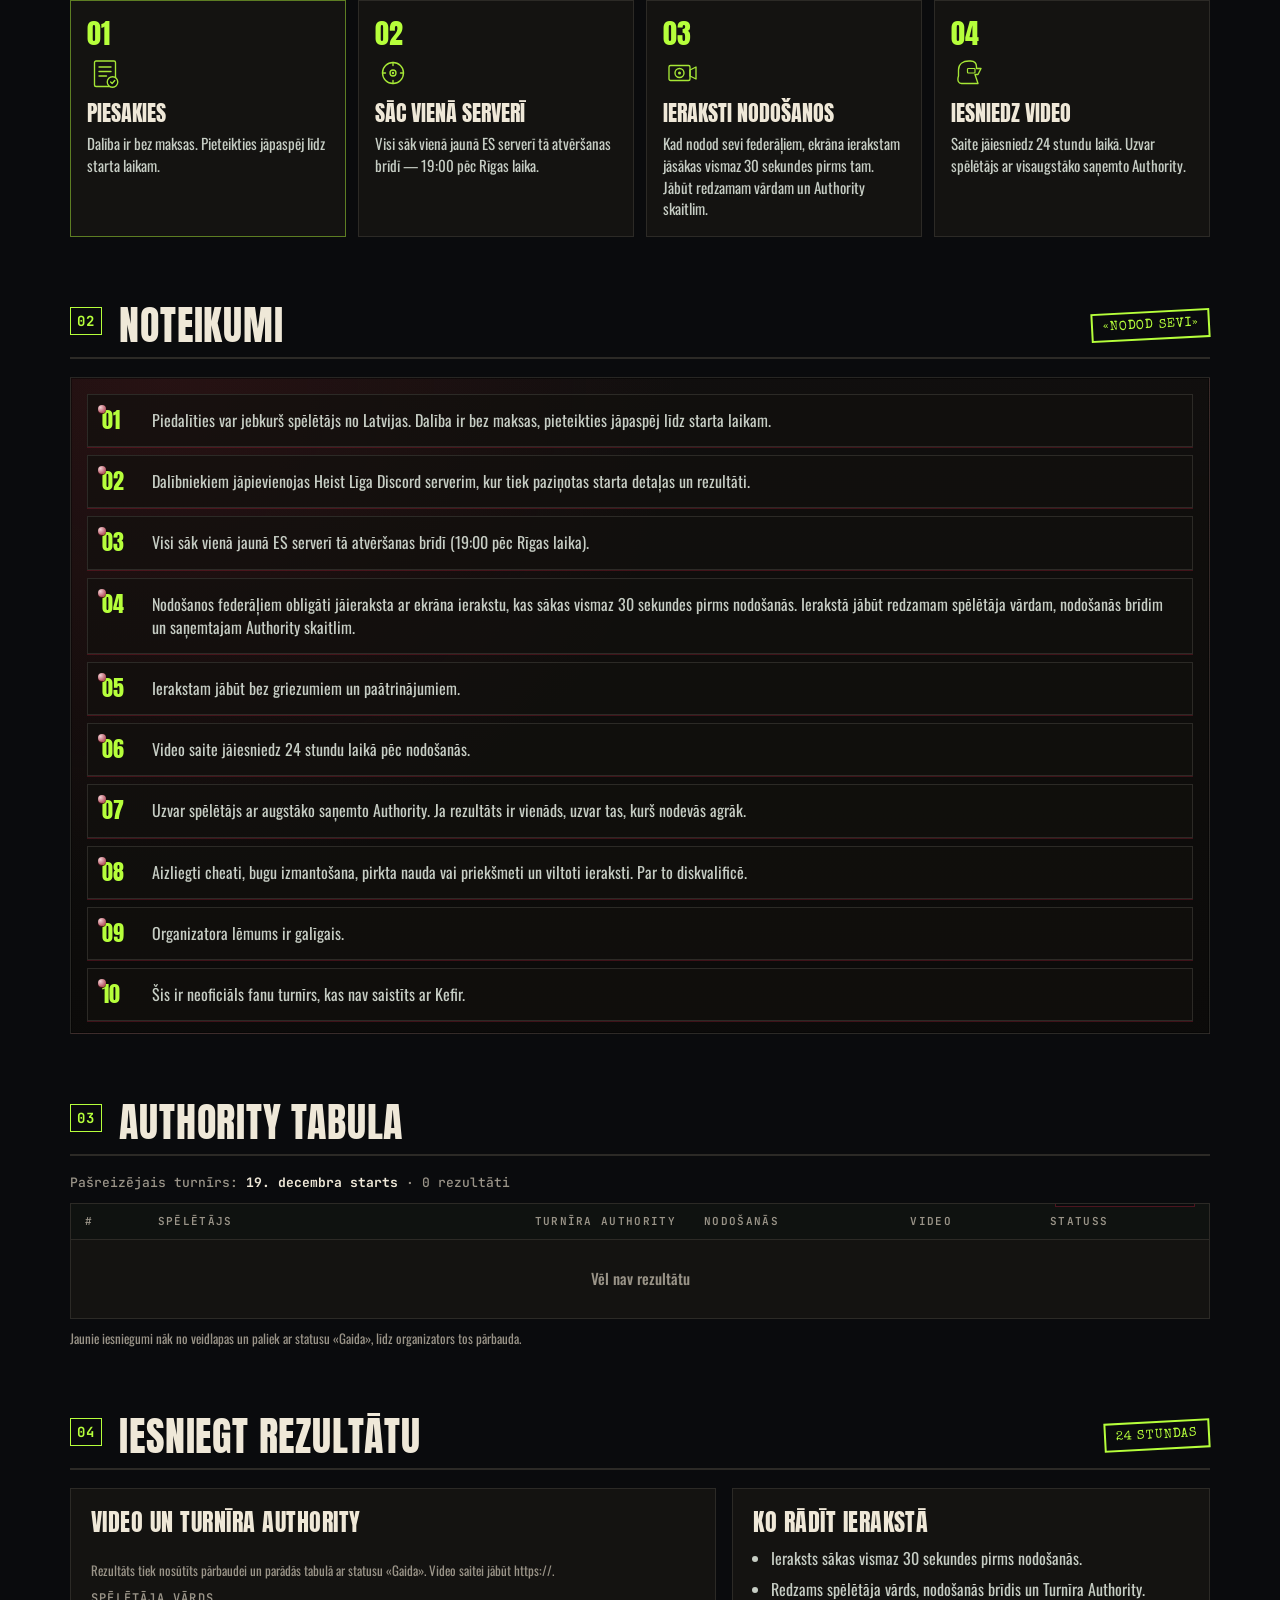
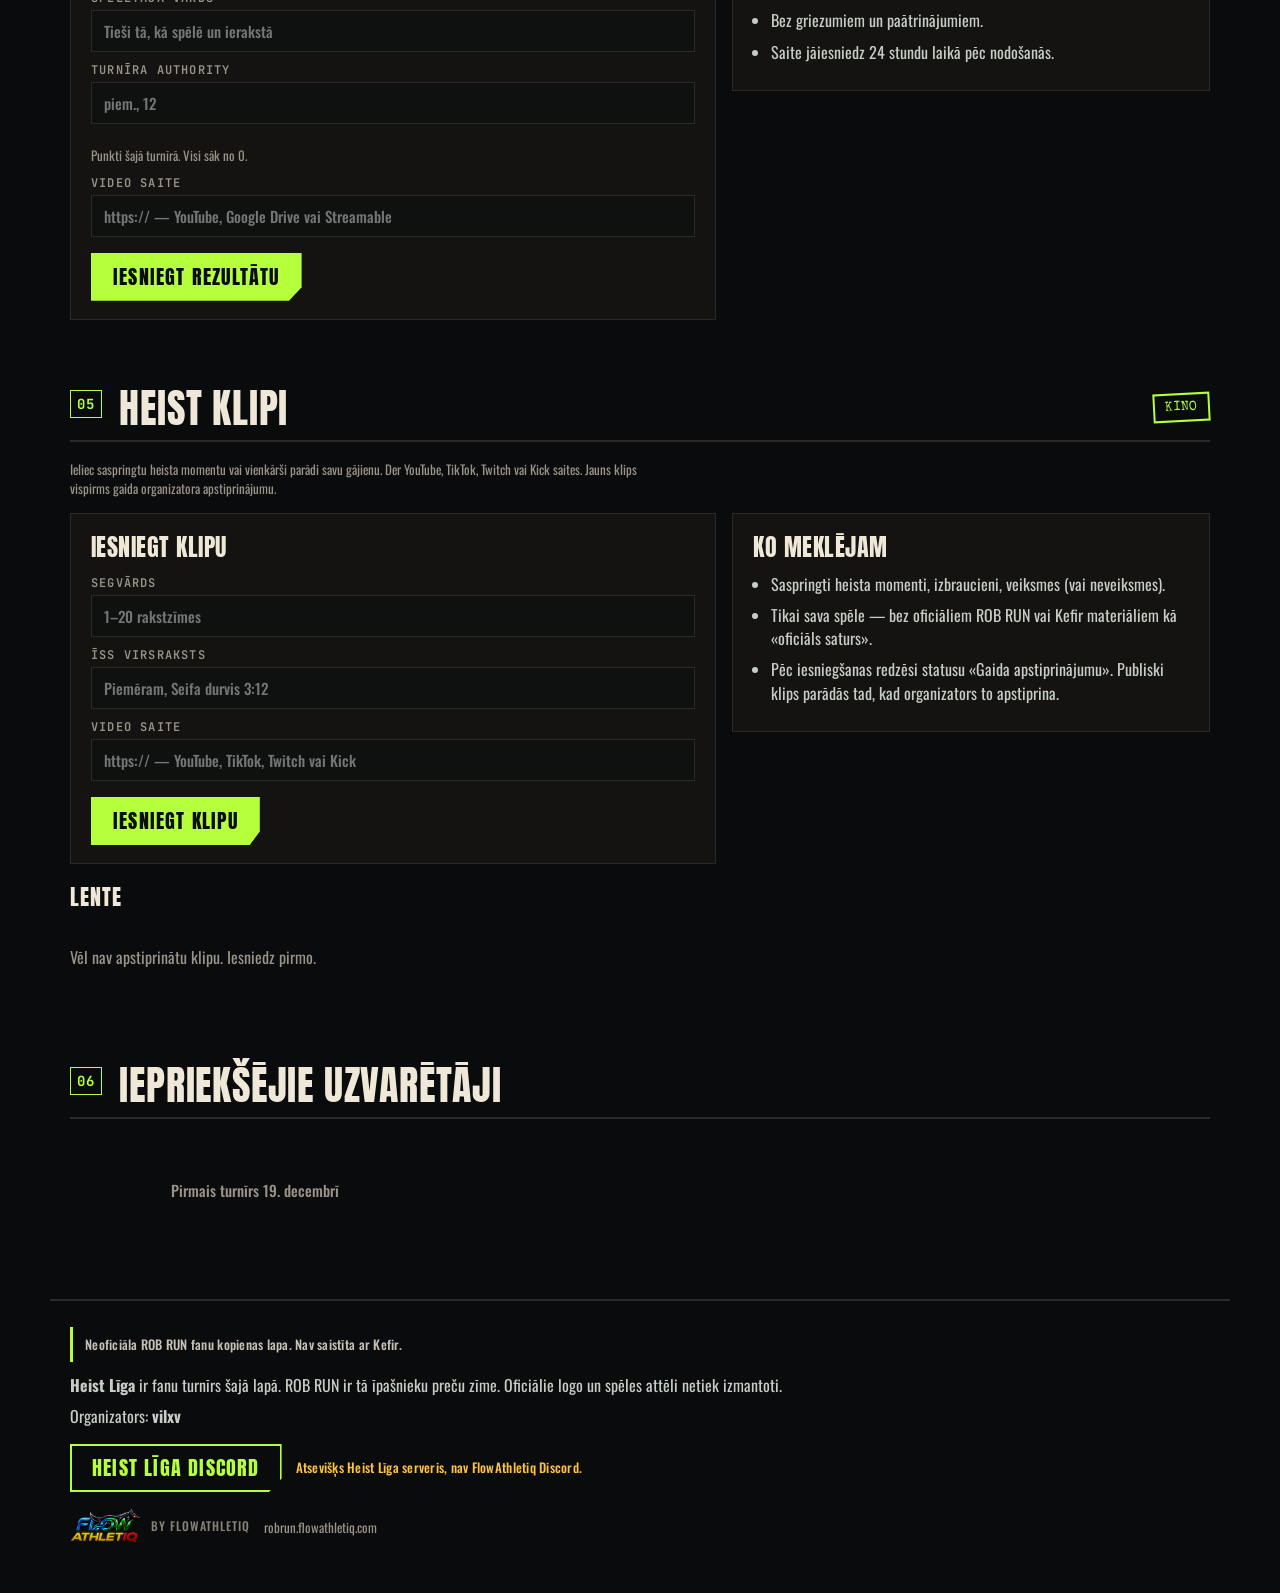
==== commit 510ae2b5: "Simplify the live server view and add a tournament page. The tower card and 'Kur spēlējam tagad' sec" ====
--- a/index.html
+++ b/index.html
@@ -47,7 +47,7 @@
       <a href="#spelejam" data-i18n="nav_server">Serveris</a>
       <a href="#ka-notiek" data-i18n="nav_how">Kā tas notiek</a>
       <a href="#noteikumi" data-i18n="nav_rules">Noteikumi</a>
-      <a href="#pieteikties" data-i18n="nav_signup">Pieteikties</a>
+      <a href="turnirs.html" data-i18n="nav_signup">Pieteikties</a>
       <a href="#tabula" data-i18n="nav_board">Tabula</a>
       <a href="#iesniegt" data-i18n="nav_submit">Iesniegt</a>
       <a href="#klipi" data-i18n="nav_clips">Klipi</a>
@@ -84,8 +84,6 @@
 
   <section class="hl-hero">
     <div class="hl-hero-copy">
-      <p class="hl-fan-line" data-i18n="fan_line">Neoficiāla ROB RUN fanu kopienas lapa. Nav saistīta ar Kefir.</p>
-      <p class="hl-kicker" data-i18n="kicker_lv">Heist Līga · Latvija</p>
       <h1 class="hl-title">
         <span class="hl-title-mark" aria-hidden="true">
           <svg viewBox="0 0 48 20" fill="none" xmlns="http://www.w3.org/2000/svg">
@@ -98,10 +96,9 @@
         <span class="hl-title-main">Heist LV</span>
       </h1>
       <p class="hl-subline" data-i18n="subline">Visi sāk vienā serverī. Kurš federāļiem nodod visaugstāko Authority, tas kļūst par King of Heist LV.</p>
-      <p class="hl-lead" data-i18n="lead">Starts jaunā ES serverī tā atvēršanas brīdī — 19:00 pēc Rīgas laika. Pierādījums ir ekrāna ieraksts.</p>
       <p class="hl-seats" id="hl-seats-hero" hidden></p>
       <div class="hl-hero-cta">
-        <a class="hl-btn" href="#pieteikties" id="hl-cta-signup" data-i18n="btn_signup">Pieteikties</a>
+        <a class="hl-btn" href="turnirs.html" id="hl-cta-signup" data-i18n="btn_signup">Pieteikties</a>
         <a class="hl-btn hl-btn-ghost" href="#noteikumi" data-i18n="btn_rules">Noteikumi</a>
       </div>
     </div>
@@ -123,35 +120,8 @@
   <section class="hl-sec hl-live" id="spelejam">
     <div class="hl-sec-head">
       <h2 data-i18n="live_title">Kur spēlējam tagad</h2>
-      <span class="hl-stamp">LIVE</span>
-      <svg class="hl-ico hl-ico-head" viewBox="0 0 48 48" aria-hidden="true"><path d="M16 20h16c3 0 6 3 6 8v8c0 3-3 6-6 6H16c-3 0-6-3-6-6v-8c0-5 3-8 6-8z" fill="none" stroke="currentColor" stroke-width="1.8"/><circle cx="18" cy="30" r="3" fill="none" stroke="currentColor" stroke-width="1.6"/><path d="M26 28h8M26 33h6M24 12l-6 8" stroke="currentColor" stroke-width="1.8" stroke-linecap="round"/></svg>
-    </div>
-    <div class="hl-live-grid">
-      <div class="hl-card hl-now">
-        <p class="hl-kicker" data-i18n="current_server">Pašreizējais serveris</p>
-        <p class="hl-now-name" id="hl-now-server">…</p>
-        <p class="hl-small" data-i18n="current_server_note">Organizators iestata servera nosaukumu, kad tas ir zināms.</p>
-      </div>
-      <form class="hl-card hl-form" id="hl-play" autocomplete="off">
-        <h3 data-i18n="i_play">Es spēlēju</h3>
-        <p class="hl-small" data-i18n="i_play_note">Pēc 8 h ieraksts kļūst pelēks. Ja joprojām spēlē tajā pašā serverī, atjauno to. Pēc 7 dienām tas pazūd pavisam.</p>
-        <label><span data-i18n="label_nick">Segvārds</span>
-          <input name="nick" required maxlength="20" placeholder="1–20 rakstzīmes" data-i18n-placeholder="ph_nick">
-        </label>
-        <label><span data-i18n="label_server">Serveris</span>
-          <input name="server" required maxlength="40" placeholder="Servera nosaukums" id="hl-play-server" data-i18n-placeholder="ph_server">
-        </label>
-        <button class="hl-btn" type="submit" data-i18n="i_play">Es spēlēju</button>
-        <p class="hl-play-msg" id="hl-play-msg" hidden></p>
-      </form>
-    </div>
-    <div class="hl-play-tools" id="hl-play-mine" hidden>
-      <button type="button" class="hl-btn hl-btn-ghost" id="hl-play-renew" data-i18n="btn_renew">Atjaunot</button>
-      <button type="submit" class="hl-btn hl-btn-ghost" id="hl-play-save" form="hl-play" data-i18n="btn_edit">Labot</button>
-      <button type="button" class="hl-btn hl-btn-ghost" id="hl-play-leave" data-i18n="btn_remove">Noņemt sevi</button>
-    </div>
-    <h3 class="hl-live-list-title" data-i18n="active_players">Aktīvie spēlētāji</h3>
-    <ul class="hl-play-list" id="hl-play-list"></ul>
+    </div>
+    <p class="hl-now-name" id="hl-now-server">…</p>
   </section>
 
   <section class="hl-sec" id="ka-notiek">
@@ -206,48 +176,9 @@
     </ol>
   </section>
 
-  <section class="hl-sec" id="pieteikties">
-    <div class="hl-sec-head">
-      <h2><span class="hl-num">03</span> <span data-i18n="signup_title">Pieteikties</span></h2>
-    </div>
-    <div class="hl-forms">
-      <div class="hl-card hl-roster">
-        <h3 data-i18n="signup_list_title">Spēlētāji</h3>
-        <ul class="hl-signup-list" id="hl-signup-list"></ul>
-        <p class="hl-small hl-roster-lead" data-i18n="signup_update_lead">Gribi pievienoties vai atjaunot savu Authority? Ieraksti savu niku un pašreizējo spēles Authority.</p>
-        <form class="hl-form" id="hl-signup" autocomplete="off">
-          <p class="hl-seats" id="hl-seats-form" hidden></p>
-          <label><span data-i18n="label_player">Spēlētāja vārds (Steam / spēlē)</span>
-            <input name="nick" required maxlength="20" placeholder="Tieši tā, kā spēlē" data-i18n-placeholder="ph_signup_nick">
-          </label>
-          <label><span data-i18n="label_signup_auth">Tava spēles Authority (gadi)</span>
-            <input name="authority" type="number" inputmode="numeric" min="0" max="99999" step="1" required placeholder="piem., 12 gadi" data-i18n-placeholder="ph_signup_auth">
-          </label>
-          <p class="hl-small" data-i18n="signup_auth_help">Tavs pašreizējais Authority spēlē, nevis turnīra punkti.</p>
-          <button class="hl-btn" type="submit" id="hl-signup-btn" data-i18n="btn_signup_save">Saglabāt</button>
-          <p class="hl-signed" id="hl-signed-note"></p>
-        </form>
-        <div class="hl-discord hl-discord-pending">
-          <a class="hl-btn hl-btn-ghost hl-discord-join is-soon" href="#" aria-disabled="true">Heist Līga Discord</a>
-          <span class="hl-soon" data-i18n="discord_soon">Atsevišķs Heist Līga serveris, nav FlowAthletiq Discord.</span>
-        </div>
-      </div>
-      <div class="hl-card hl-signup-side">
-        <h3 data-i18n="know_title">Kas jāzina pirms starta</h3>
-        <ul>
-          <li data-i18n="know_1">Pieteikumā norādi savu spēles Authority. Turnīra punkti sākas no 0.</li>
-          <li class="hl-discord-pending" data-i18n="know_2">Dalībniekiem jāpievienojas Heist Līga Discord serverim — saite ir šajā lapā.</li>
-          <li data-i18n="know_3">Starts ir 19:00 pēc Rīgas laika, vienā jaunā ES serverī.</li>
-          <li data-i18n="know_4">Ekrāna ierakstam jābūt gatavam pirms nodošanās federāļiem.</li>
-          <li data-i18n="know_5">Ja šis niks jau ir sarakstā, vari atjaunot savu spēles Authority.</li>
-        </ul>
-      </div>
-    </div>
-  </section>
-
   <section class="hl-sec" id="tabula">
     <div class="hl-sec-head">
-      <h2><span class="hl-num">04</span> <span data-i18n="board_title">Authority tabula</span></h2>
+      <h2><span class="hl-num">03</span> <span data-i18n="board_title">Authority tabula</span></h2>
     </div>
     <p class="hl-tourney-meta" id="hl-tourney-meta"></p>
     <div class="hl-table-wrap hl-dossier">
@@ -270,7 +201,7 @@
 
   <section class="hl-sec" id="iesniegt">
     <div class="hl-sec-head">
-      <h2><span class="hl-num">05</span> <span data-i18n="submit_title">Iesniegt rezultātu</span></h2>
+      <h2><span class="hl-num">04</span> <span data-i18n="submit_title">Iesniegt rezultātu</span></h2>
       <span class="hl-stamp" data-i18n="submit_stamp">24 STUNDAS</span>
     </div>
     <div class="hl-forms">
@@ -303,7 +234,7 @@
 
   <section class="hl-sec hl-clips" id="klipi">
     <div class="hl-sec-head">
-      <h2><span class="hl-num">06</span> <span data-i18n="clips_title">Heist klipi</span></h2>
+      <h2><span class="hl-num">05</span> <span data-i18n="clips_title">Heist klipi</span></h2>
       <span class="hl-stamp" data-i18n="clips_stamp">KINO</span>
     </div>
     <p class="hl-small hl-clips-lead" data-i18n="clips_lead">Ieliec saspringtu heista momentu vai vienkārši parādi savu gājienu. Der YouTube, TikTok, Twitch vai Kick saites. Jauns klips vispirms gaida organizatora apstiprinājumu.</p>
@@ -338,7 +269,7 @@
 
   <section class="hl-sec" id="uzvaretaji">
     <div class="hl-sec-head">
-      <h2><span class="hl-num">07</span> <span data-i18n="winners_title">Iepriekšējie uzvarētāji</span></h2>
+      <h2><span class="hl-num">06</span> <span data-i18n="winners_title">Iepriekšējie uzvarētāji</span></h2>
     </div>
     <div class="hl-winners" id="hl-winners"></div>
   </section>
--- a/styles.css
+++ b/styles.css
@@ -743,3 +743,9 @@
 .hl-empty,.hl-empty-row td{color:var(--mute);font:500 15px/1.45 var(--ui);text-align:center;padding:28px 16px}
 .hl-empty-row td{border:0}
 #hl-now-server.is-tba{color:var(--mute);font-style:italic}
+
+/* Minimal live server + tournament registration page */
+.hl-live .hl-now-name{margin:4px 0 0}
+.hl-tourney-facts{display:flex;flex-direction:column;gap:10px;margin:0 0 16px;max-width:40em}
+.hl-tourney-facts p{margin:0}
+.hl-page-turnirs .hl-roster{max-width:40em}
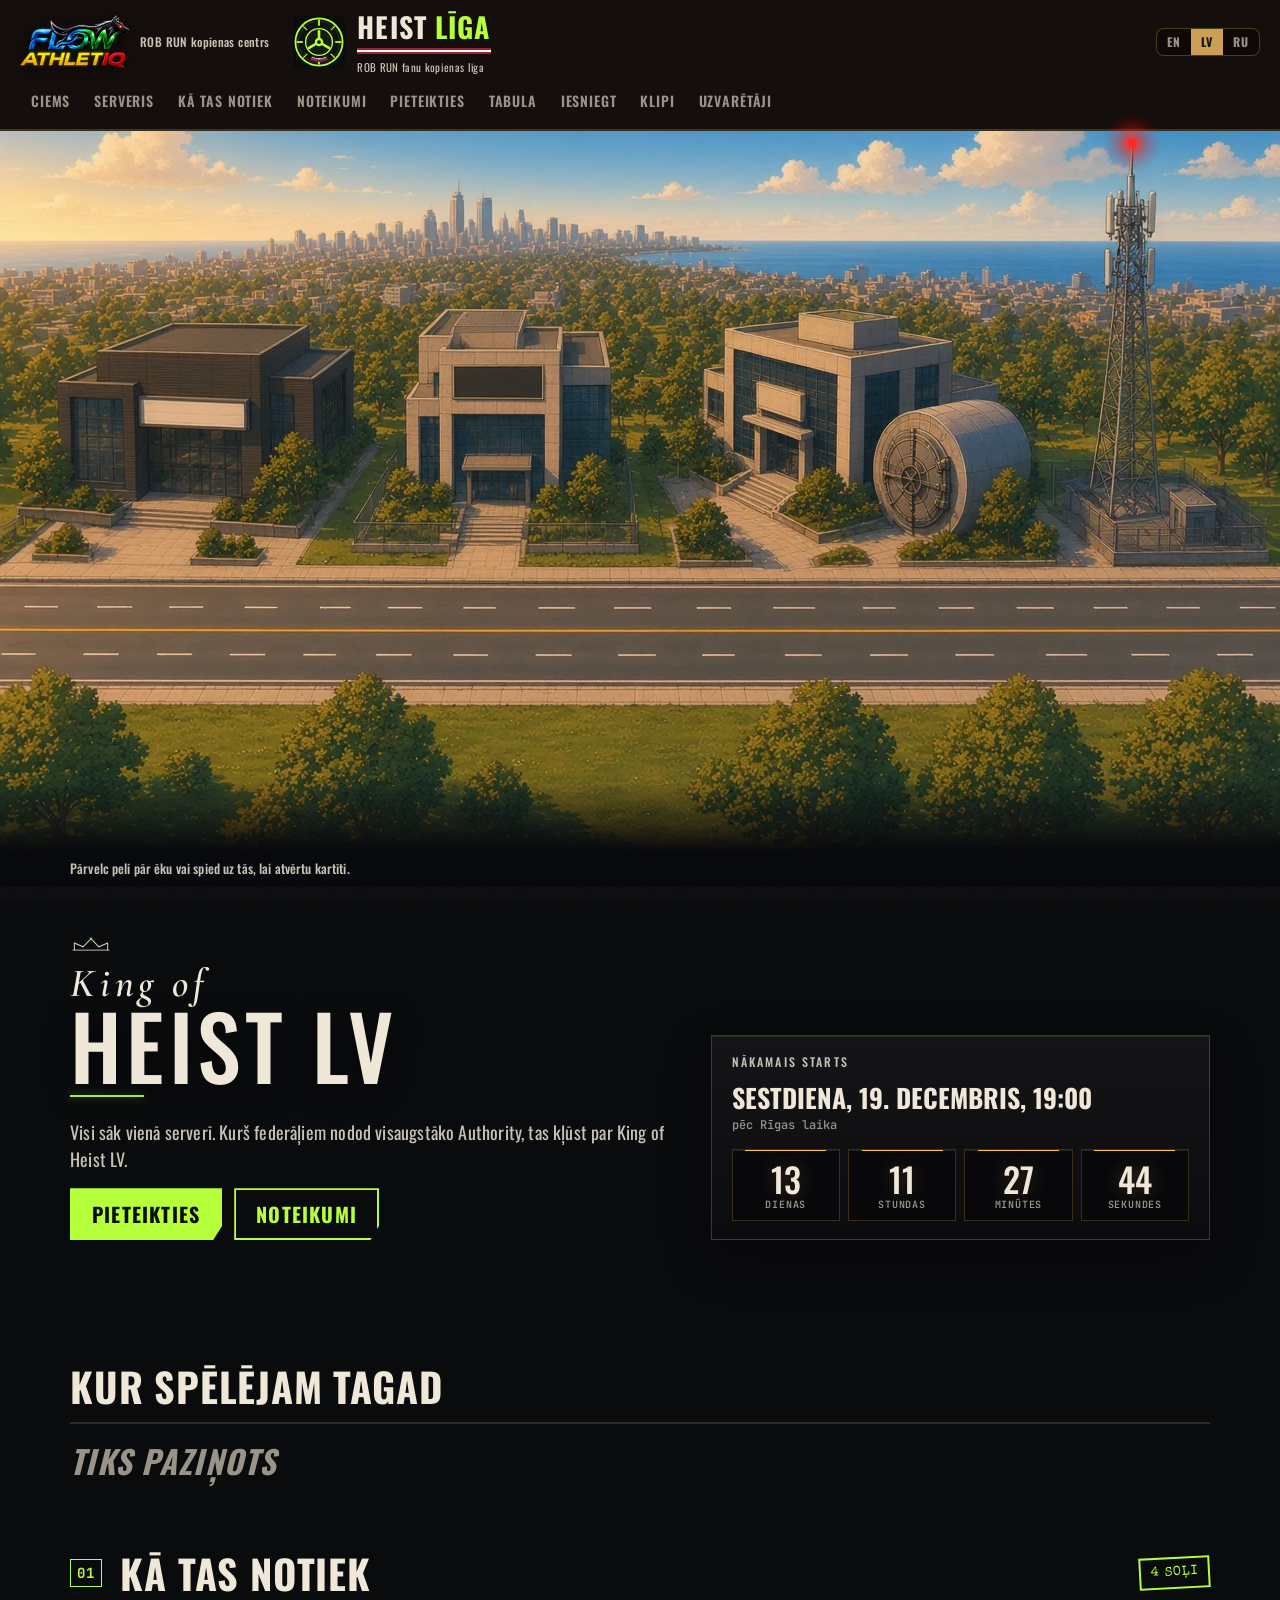
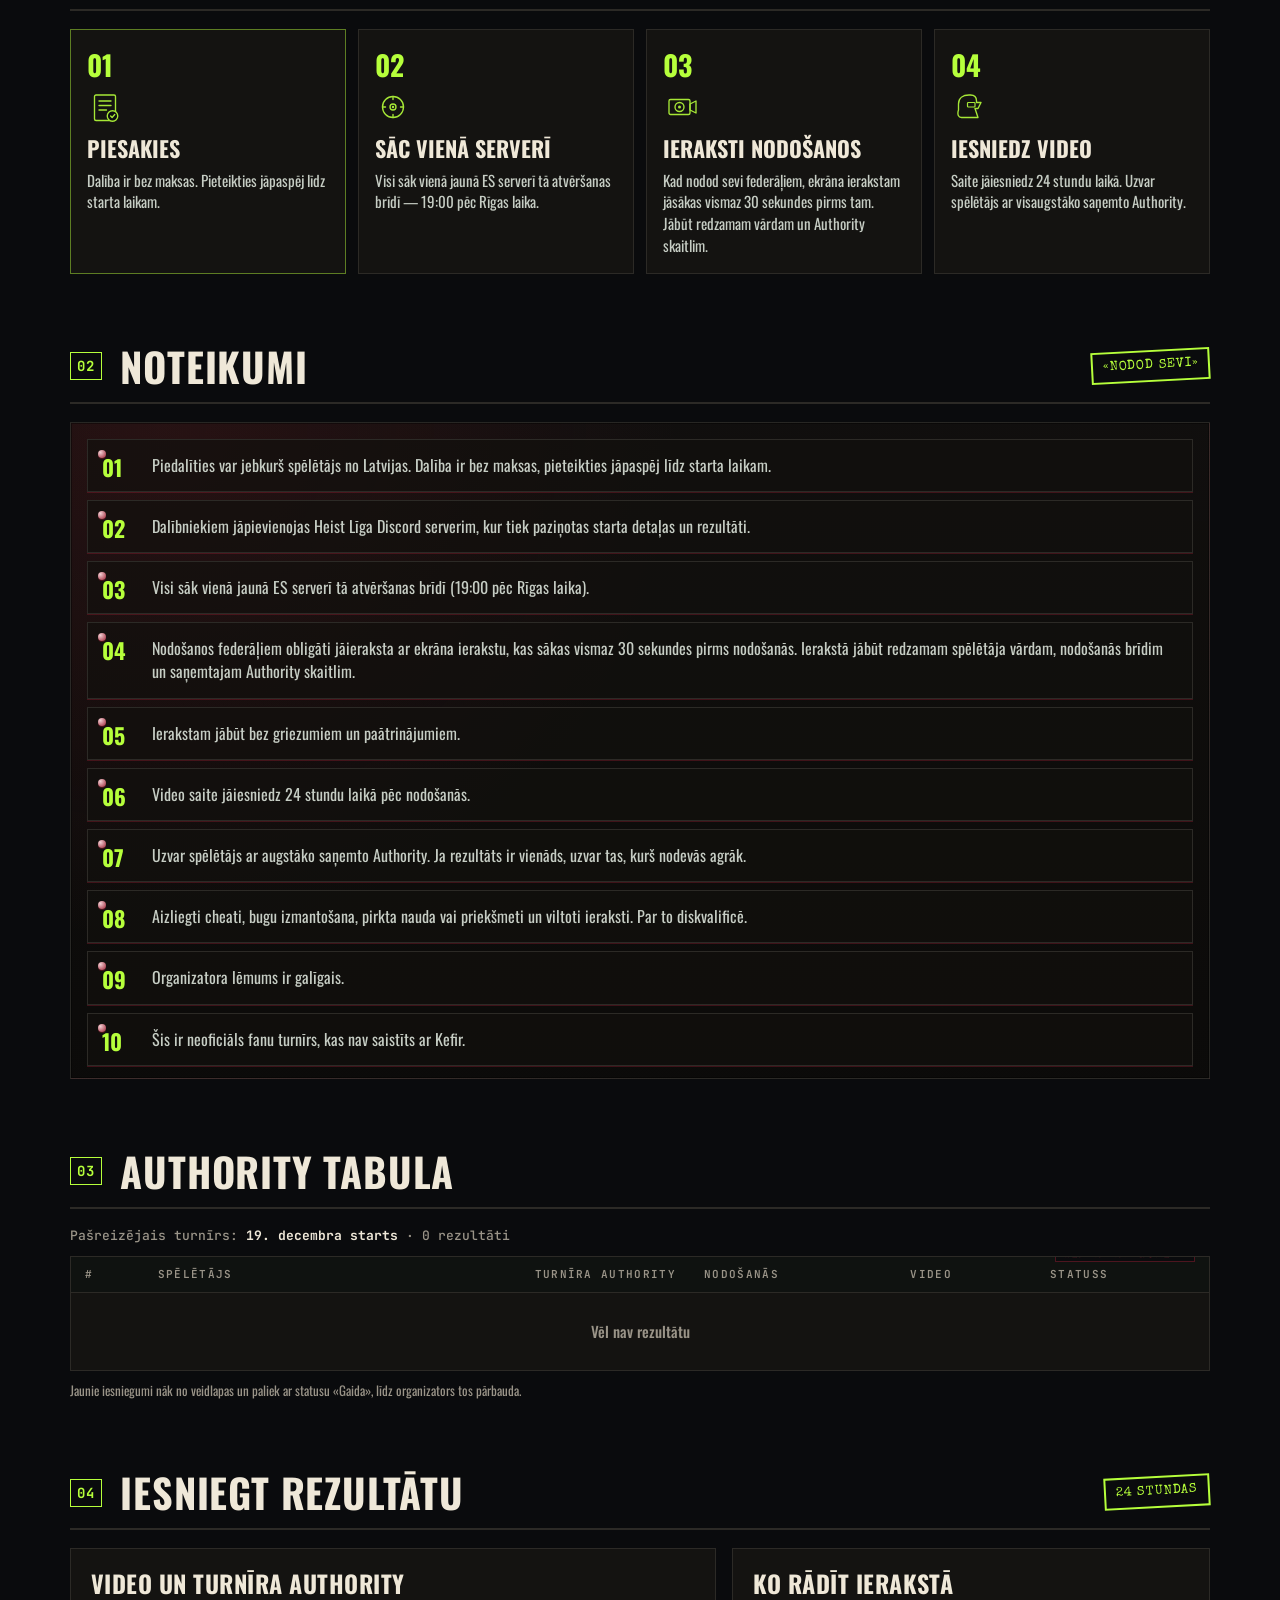
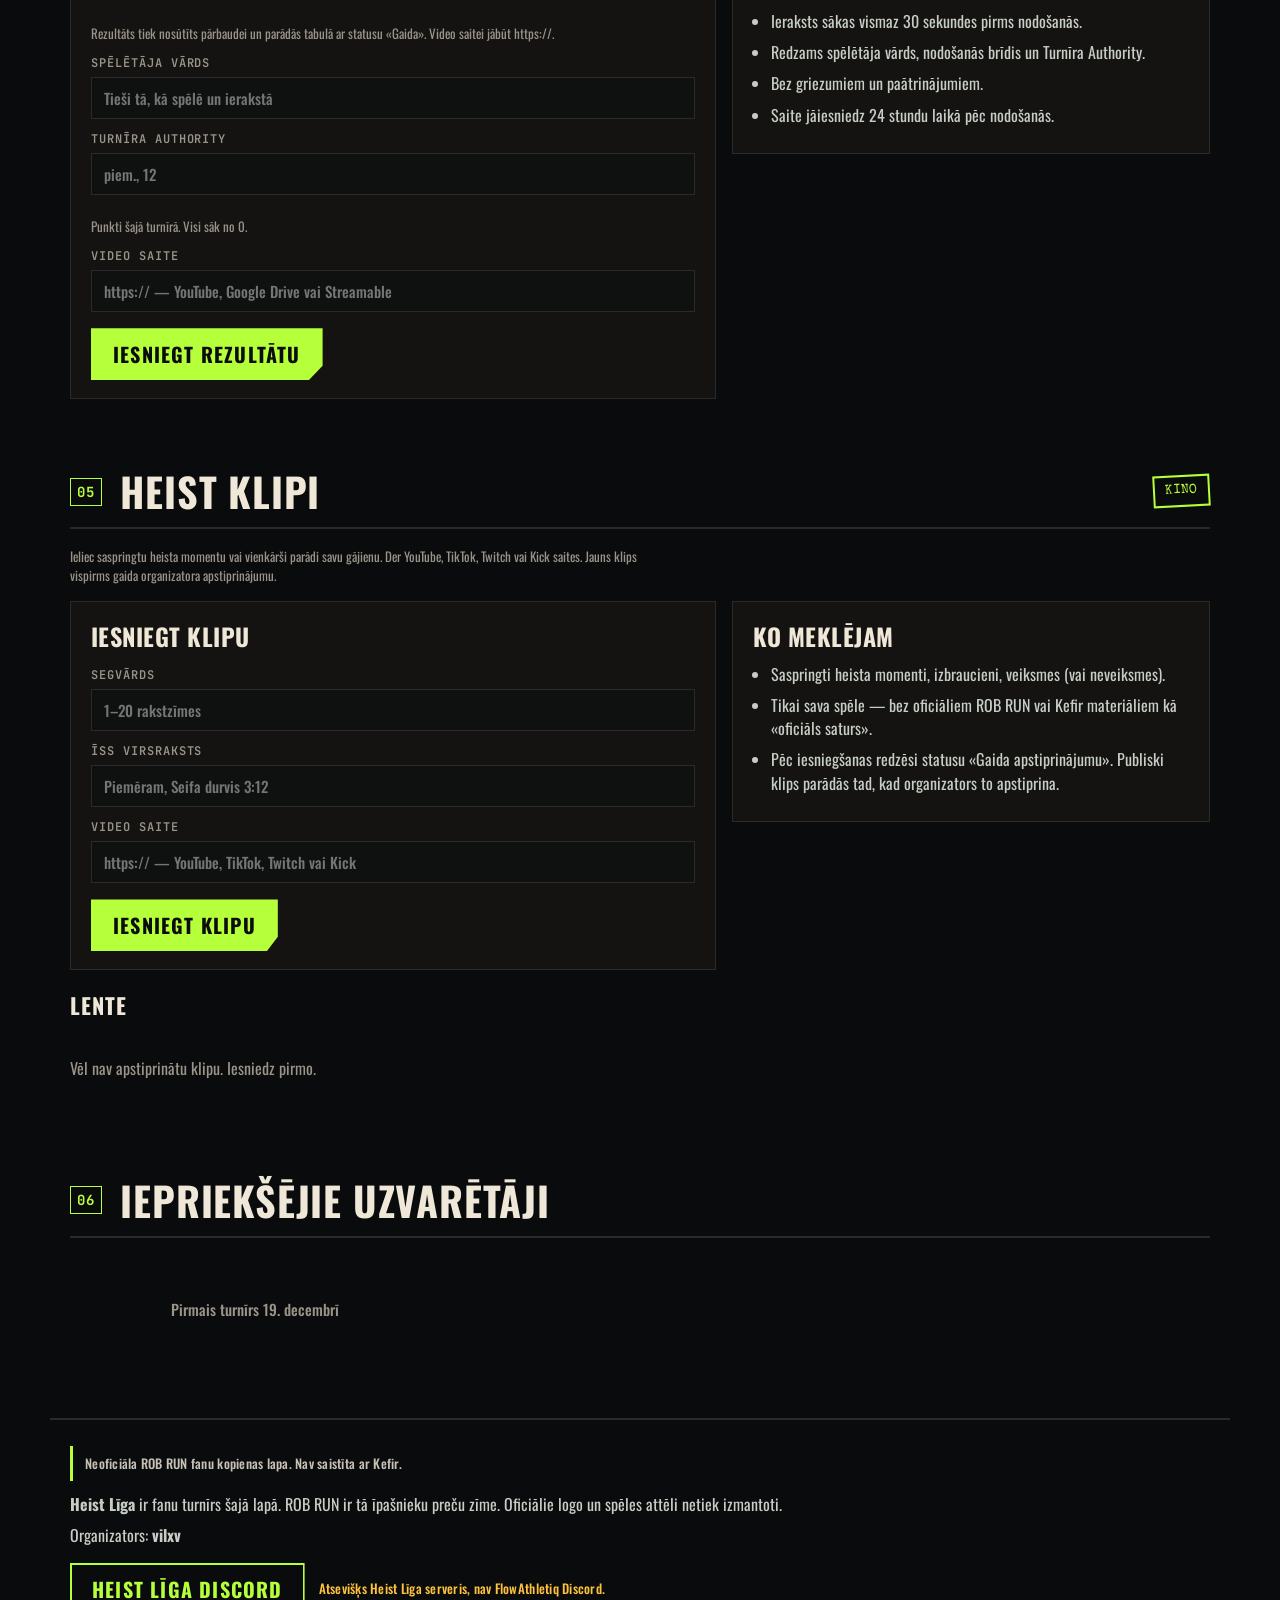
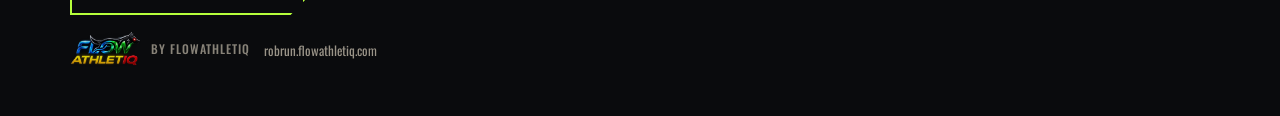
==== commit 0c10d4c3: "Fix Latvian diacritics in display type and show roster Authority as #N. Anton’s Ī macron overhangs n" ====
--- a/index.html
+++ b/index.html
@@ -8,7 +8,7 @@
 <link rel="icon" href="logo/mark-vault.svg" type="image/svg+xml">
 <link rel="preconnect" href="https://fonts.googleapis.com">
 <link rel="preconnect" href="https://fonts.gstatic.com" crossorigin>
-<link href="https://fonts.googleapis.com/css2?family=Cormorant+Garamond:ital,wght@0,500;0,600;1,500;1,600&family=Anton&family=Oswald:wght@400;500;600;700&family=Special+Elite&family=JetBrains+Mono:wght@500;700&display=swap" rel="stylesheet">
+<link href="https://fonts.googleapis.com/css2?family=Cormorant+Garamond:ital,wght@0,500;0,600;1,500;1,600&family=Oswald:wght@400;500;600;700&family=Special+Elite&family=JetBrains+Mono:wght@500;700&display=swap" rel="stylesheet">
 <link rel="stylesheet" href="styles.css">
 <script>
   if (/^(localhost|127\.0\.0\.1|\[::1\])$/.test(location.hostname))
--- a/styles.css
+++ b/styles.css
@@ -4,7 +4,8 @@
   --lime:#b6ff3b; --lime-d:#7fbf1a; --text:#efe8d8; --mute:#9a9488;
   --bone:#efe8d8; --bone-dim:#c8c2b6;
   --red:#c42b36; --carmine:#9d2235; --amber:#ffc23d; --sodium:#ffb04a;
-  --cond:"Anton","Oswald","Impact",sans-serif;
+  /* Oswald 700 replaces Anton: Anton’s Ī macron overhangs neighbouring letters, so Latvian all-caps looked misplaced. */
+  --cond:"Oswald","Arial Narrow",sans-serif;
   --serif:"Cormorant Garamond","Palatino Linotype","Times New Roman",serif;
   --ui:"Oswald","Arial Narrow",sans-serif;
   --type:"Special Elite","Courier New",monospace;
@@ -77,8 +78,8 @@
 }
 .hl-brand{display:flex;align-items:center;gap:12px;text-decoration:none;color:inherit;min-width:0}
 .hl-brand-mark{width:52px;height:52px;flex-shrink:0;display:block}
-.hl-brand-txt{font:400 28px/1 var(--cond);letter-spacing:.04em;color:var(--text);display:flex;flex-direction:column;align-items:stretch;gap:4px}
-.hl-brand-txt b{font-weight:400;color:var(--lime)}
+.hl-brand-txt{font:700 28px/1.2 var(--cond);letter-spacing:.04em;color:var(--text);display:flex;flex-direction:column;align-items:stretch;gap:4px}
+.hl-brand-txt b{font-weight:700;color:var(--lime)}
 .hl-brand-txt .hl-word{display:block;white-space:nowrap}
 .hl-flag{display:block;height:6px;width:100%;background:linear-gradient(to bottom,var(--carmine) 0 40%,#fff 40% 60%,var(--carmine) 60% 100%)}
 .hl-tagline{display:block;margin-top:3px;font:400 11px/1.25 var(--ui);letter-spacing:.03em;color:var(--bone-dim);font-weight:400;text-transform:none;white-space:nowrap}
@@ -131,7 +132,7 @@
 
 .hl-btn{
   display:inline-block;background:var(--lime);color:#0b0d0c!important;border:0;text-decoration:none;cursor:pointer;
-  font:400 20px/1 var(--cond);letter-spacing:.06em;text-transform:uppercase;padding:14px 22px;
+  font:700 20px/1.2 var(--cond);letter-spacing:.06em;text-transform:uppercase;padding:14px 22px;
   clip-path:polygon(0 0,100% 0,100% 72%,94% 100%,0 100%);transition:transform .12s, background .12s;
 }
 .hl-btn:hover{background:#d0ff7a;transform:translateY(-1px)}
@@ -147,7 +148,7 @@
   box-shadow:inset 0 1px 0 rgba(182,255,59,.12), 0 18px 40px rgba(0,0,0,.35);
 }
 .hl-card{background:var(--panel);border:1px solid var(--line);padding:20px 20px 18px;position:relative}
-.hl-count-date{font:400 26px/1.1 var(--cond);margin:0 0 4px;text-transform:uppercase}
+.hl-count-date{font:700 26px/1.2 var(--cond);margin:0 0 4px;text-transform:uppercase}
 .hl-count-tz{margin:0 0 16px;color:var(--mute);font:500 12px var(--mono)}
 .hl-count-tz em{color:var(--amber);font-style:normal}
 .hl-count{display:grid;grid-template-columns:repeat(4,1fr);gap:8px}
@@ -168,12 +169,12 @@
 
 .hl-prize{overflow:hidden}
 .hl-stamp{
-  font:400 13px/1 var(--type);color:var(--lime);border:2px solid var(--lime);
+  font:400 13px/1.25 var(--type);color:var(--lime);border:2px solid var(--lime);
   padding:6px 10px;transform:rotate(-3deg);display:inline-block;letter-spacing:.06em;
 }
 .hl-stamp-amber{color:var(--amber);border-color:var(--amber)}
 .hl-prize .hl-stamp{position:absolute;right:14px;top:14px}
-.hl-prize h2{font:400 22px/1 var(--cond);text-transform:uppercase;margin:0 0 8px}
+.hl-prize h2{font:700 22px/1.2 var(--cond);text-transform:uppercase;margin:0 0 8px}
 .hl-prize-amt{font:500 28px/1 var(--ui);color:var(--bone);margin:0 0 10px;text-transform:uppercase;letter-spacing:.04em}
 
 .hl-sec{max-width:1180px;margin:0 auto;padding:34px 20px}
@@ -181,7 +182,7 @@
   display:flex;justify-content:space-between;align-items:center;gap:14px;flex-wrap:wrap;
   margin-bottom:18px;border-bottom:2px solid var(--line);padding-bottom:12px;
 }
-.hl-sec h2{font:400 clamp(28px,4vw,40px)/1 var(--cond);text-transform:uppercase;margin:0;letter-spacing:.02em}
+.hl-sec h2{font:700 clamp(28px,4vw,40px)/1.2 var(--cond);text-transform:uppercase;margin:0;letter-spacing:.02em}
 .hl-num{font:700 14px/1 var(--mono);color:var(--lime);border:1px solid var(--lime);padding:4px 6px;vertical-align:middle;margin-right:8px;position:relative;top:-6px}
 .hl-small{color:var(--mute);font-size:13px;margin:10px 0 0}
 .hl-tourney-meta{color:var(--mute);font:500 13px var(--mono);margin:0 0 12px}
@@ -190,8 +191,8 @@
 .hl-steps{list-style:none;margin:0;padding:0;display:grid;grid-template-columns:repeat(4,1fr);gap:12px}
 .hl-steps li{background:var(--panel);border:1px solid var(--line);padding:18px 16px 16px;position:relative}
 .hl-steps li:first-child{border-color:rgba(182,255,59,.45)}
-.hl-step-n{font:400 28px/1 var(--cond);color:var(--lime);display:block;margin-bottom:8px}
-.hl-steps h3{font:400 22px/1.1 var(--cond);text-transform:uppercase;margin:0 0 8px}
+.hl-step-n{font:700 28px/1.2 var(--cond);color:var(--lime);display:block;margin-bottom:8px}
+.hl-steps h3{font:700 22px/1.2 var(--cond);text-transform:uppercase;margin:0 0 8px}
 .hl-steps p{margin:0;color:#c6cdc4;font-size:15px}
 
 .hl-rules{list-style:none;margin:0;padding:0;counter-reset:rule;display:grid;gap:8px}
@@ -202,13 +203,13 @@
 .hl-rules li::before{
   content:counter(rule, decimal-leading-zero);
   position:absolute;left:14px;top:14px;
-  font:400 22px/1 var(--cond);color:var(--lime);
+  font:700 22px/1.2 var(--cond);color:var(--lime);
 }
 
 .hl-forms{display:grid;grid-template-columns:1.15fr .85fr;gap:16px;align-items:start}
 .hl-form{display:flex;flex-direction:column;gap:12px}
-.hl-form h3,.hl-signup-side h3,.hl-card h3{font:400 24px/1.1 var(--cond);text-transform:uppercase;margin:0 0 4px;letter-spacing:.02em}
-.hl-form label{display:flex;flex-direction:column;gap:6px;font:600 12px/1 var(--mono);text-transform:uppercase;letter-spacing:.1em;color:var(--mute)}
+.hl-form h3,.hl-signup-side h3,.hl-card h3{font:700 24px/1.2 var(--cond);text-transform:uppercase;margin:0 0 4px;letter-spacing:.02em}
+.hl-form label{display:flex;flex-direction:column;gap:6px;font:600 12px/1.35 var(--mono);text-transform:uppercase;letter-spacing:.08em;color:var(--mute)}
 .hl-opt{text-transform:none;letter-spacing:0;font-weight:500;color:#6f776f}
 .hl-root input{
   background:#0e110f;color:var(--text);border:1px solid var(--line);
@@ -230,19 +231,19 @@
 .hl-table td{padding:12px 14px;border-bottom:1px solid #1f2521;vertical-align:middle}
 .hl-table tr:hover td{background:#171c19}
 .hl-table .r{text-align:right}
-.hl-rank{font:400 24px/1 var(--cond);color:var(--mute);width:48px}
+.hl-rank{font:700 24px/1.2 var(--cond);color:var(--mute);width:48px}
 tr.top1 .hl-rank{color:var(--lime)}
 tr.top2 .hl-rank,tr.top3 .hl-rank{color:#d9dfd6}
 tr.top1{box-shadow:inset 3px 0 0 var(--lime)}
 tr.fresh td{background:rgba(182,255,59,.05)}
 .hl-nick{font-weight:600;font-size:17px}
-.hl-auth{font:400 28px/1 var(--cond);color:var(--lime);letter-spacing:.02em;white-space:nowrap}
+.hl-auth{font:700 28px/1.2 var(--cond);color:var(--lime);letter-spacing:.02em;white-space:nowrap}
 .hl-auth small{font-size:.55em;color:var(--lime-d);margin-left:1px}
 .c-when{font:500 13px var(--mono);color:#c6cdc4;white-space:nowrap}
 .hl-vid{font:700 12px var(--mono);text-transform:uppercase;letter-spacing:.06em;text-decoration:none;border-bottom:1px solid var(--lime)}
 
 .hl-badge{
-  display:inline-block;font:400 12px/1 var(--type);letter-spacing:.08em;text-transform:uppercase;
+  display:inline-block;font:400 12px/1.25 var(--type);letter-spacing:.08em;text-transform:uppercase;
   padding:6px 8px;border:2px solid;transform:rotate(-4deg);
 }
 .hl-badge.ok{color:var(--lime);border-color:var(--lime);background:rgba(182,255,59,.06)}
@@ -259,7 +260,7 @@
 .hl-mugshot{border:1px solid var(--line);background:#161a17;position:relative;height:112px;overflow:hidden}
 .hl-mugshot svg{width:100%;height:100%;display:block}
 .hl-mug-label{position:absolute;left:0;right:0;bottom:4px;text-align:center;font:600 8px var(--mono);color:var(--mute);letter-spacing:.08em}
-.hl-case-info h3{font:400 24px/1 var(--cond);margin:2px 0 6px;text-transform:uppercase}
+.hl-case-info h3{font:700 24px/1.2 var(--cond);margin:2px 0 6px;text-transform:uppercase}
 .hl-case-date{margin:0;font:500 11px var(--mono);color:var(--mute);text-transform:uppercase;letter-spacing:.08em}
 .hl-case-info .hl-auth{display:block;margin:0 0 6px}
 .hl-case-info .hl-small{margin:0 0 10px}
@@ -375,8 +376,8 @@
 
 .hl-live{position:relative}
 .hl-live-grid{display:grid;grid-template-columns:1fr 1fr;gap:16px;align-items:stretch}
-.hl-now-name{font:400 32px/1.1 var(--cond);letter-spacing:.04em;text-transform:uppercase;margin:8px 0 10px;color:var(--bone)}
-.hl-live-list-title{font:400 22px/1 var(--cond);text-transform:uppercase;letter-spacing:.04em;margin:22px 0 10px}
+.hl-now-name{font:700 32px/1.2 var(--cond);letter-spacing:.04em;text-transform:uppercase;margin:8px 0 10px;color:var(--bone)}
+.hl-live-list-title{font:700 22px/1.2 var(--cond);text-transform:uppercase;letter-spacing:.04em;margin:22px 0 10px}
 .hl-play-tools{display:flex;gap:10px;flex-wrap:wrap;margin-top:12px}
 .hl-play-tools[hidden]{display:none!important}
 .hl-play-list{list-style:none;margin:0;padding:0;display:grid;gap:8px}
@@ -389,7 +390,7 @@
   background:rgba(20,20,22,.55);color:var(--mute);
 }
 .hl-play-main{display:flex;flex-wrap:wrap;gap:8px 12px;align-items:baseline}
-.hl-play-card .hl-nick{font:400 20px/1 var(--cond);letter-spacing:.03em;text-transform:uppercase;color:var(--bone)}
+.hl-play-card .hl-nick{font:700 20px/1.2 var(--cond);letter-spacing:.03em;text-transform:uppercase;color:var(--bone)}
 .hl-play-card.is-inactive .hl-nick{color:var(--mute)}
 .hl-play-srv{font:500 13px/1 var(--ui);color:var(--bone-dim)}
 .hl-play-meta{display:flex;gap:8px;align-items:center;font:700 12px/1 var(--mono);color:var(--mute)}
@@ -437,7 +438,7 @@
 .hl-dossier{position:relative}
 .hl-dossier::before{
   content:"LIETA · AUTHORITY";position:absolute;top:-10px;right:14px;z-index:1;
-  font:400 11px/1 var(--type);letter-spacing:.12em;color:var(--carmine);
+  font:400 11px/1.25 var(--type);letter-spacing:.12em;color:var(--carmine);
   background:var(--bg);padding:0 8px;border:1px solid rgba(157,34,53,.45);
 }
 
@@ -498,7 +499,7 @@
 .hl-town-signs{position:absolute;inset:0;pointer-events:none;z-index:2}
 .hl-sign{
   position:absolute;display:flex;align-items:center;justify-content:center;
-  font-family:Oswald,Anton,sans-serif;font-weight:600;text-transform:uppercase;
+  font-family:Oswald,"Arial Narrow",sans-serif;font-weight:600;text-transform:uppercase;
   letter-spacing:.14em;line-height:1;text-align:center;white-space:nowrap;
   color:#1c1610;
 }
@@ -638,12 +639,12 @@
   box-shadow:3px 3px 0 #1a120c;
 }
 .hl-clip-ph{width:100%;height:100%;display:flex;align-items:center;justify-content:center;
-  font:400 28px/1 var(--cond);letter-spacing:.08em;text-transform:uppercase;color:#f0c14a;background:
+  font:700 28px/1.2 var(--cond);letter-spacing:.08em;text-transform:uppercase;color:#f0c14a;background:
     repeating-linear-gradient(45deg, #1a1410 0 10px, #241c16 10px 20px);
 }
 .hl-clip-card iframe{width:100%;aspect-ratio:16/9;border:0;display:block;background:#000}
 .hl-clip-body{padding:10px 12px 12px}
-.hl-clip-body h3{font:400 18px/1.2 var(--cond);text-transform:uppercase;margin:0 0 4px;letter-spacing:.02em}
+.hl-clip-body h3{font:700 18px/1.2 var(--cond);text-transform:uppercase;margin:0 0 4px;letter-spacing:.02em}
 .hl-clip-body p{margin:0;color:var(--mute);font:500 13px/1.3 var(--ui)}
 .hl-clip-host{display:inline-block;margin-top:6px;font:700 10px/1 var(--mono);letter-spacing:.08em;text-transform:uppercase;color:var(--amber);border:1px solid var(--amber);padding:2px 6px}
 .hl-clip-pending{margin:16px 0;padding:12px 14px;border:2px dashed var(--amber);color:var(--bone)}
@@ -656,13 +657,13 @@
   .hl-spot.is-on::after{opacity:.88}
   .hl-town-stage{overflow:visible}
   .hl-town-art img{width:100%;height:auto;aspect-ratio:auto;object-fit:unset}
-  .hl-beacon,.hl-beacon-glow{left:15.69%;top:12.20%}
+  .hl-beacon,.hl-beacon-glow{left:18.33%;top:11.44%}
   .hl-beacon{width:1.6%}
   .hl-beacon-glow{width:8.5%}
-  .hl-spot[data-spot="bank"]{left:60%;top:25.5%;width:40%;height:19.5%}
-  .hl-spot[data-spot="pd"]{left:0;top:40%;width:33%;height:24%}
-  .hl-spot[data-spot="cine"]{left:60%;top:60.5%;width:40%;height:26.5%}
-  .hl-spot[data-spot="tower"]{left:6%;top:10.8%;width:19%;height:22%}
+  .hl-spot[data-spot="bank"]{left:57.5%;top:26.5%;width:37.5%;height:15.5%}
+  .hl-spot[data-spot="pd"]{left:3%;top:45%;width:36%;height:15.5%}
+  .hl-spot[data-spot="cine"]{left:65%;top:63%;width:33.5%;height:14.5%}
+  .hl-spot[data-spot="tower"]{left:8.5%;top:10.5%;width:22.5%;height:27.5%}
   .hl-spot[data-spot="bank"]::after{inset:3% 3% 6% 6%;border-radius:8% / 10%}
   .hl-spot[data-spot="pd"]::after{inset:4% 6% 6% 4%;border-radius:8% / 10%}
   .hl-spot[data-spot="cine"]::after{inset:3% 3% 6% 6%;border-radius:6% / 8%}
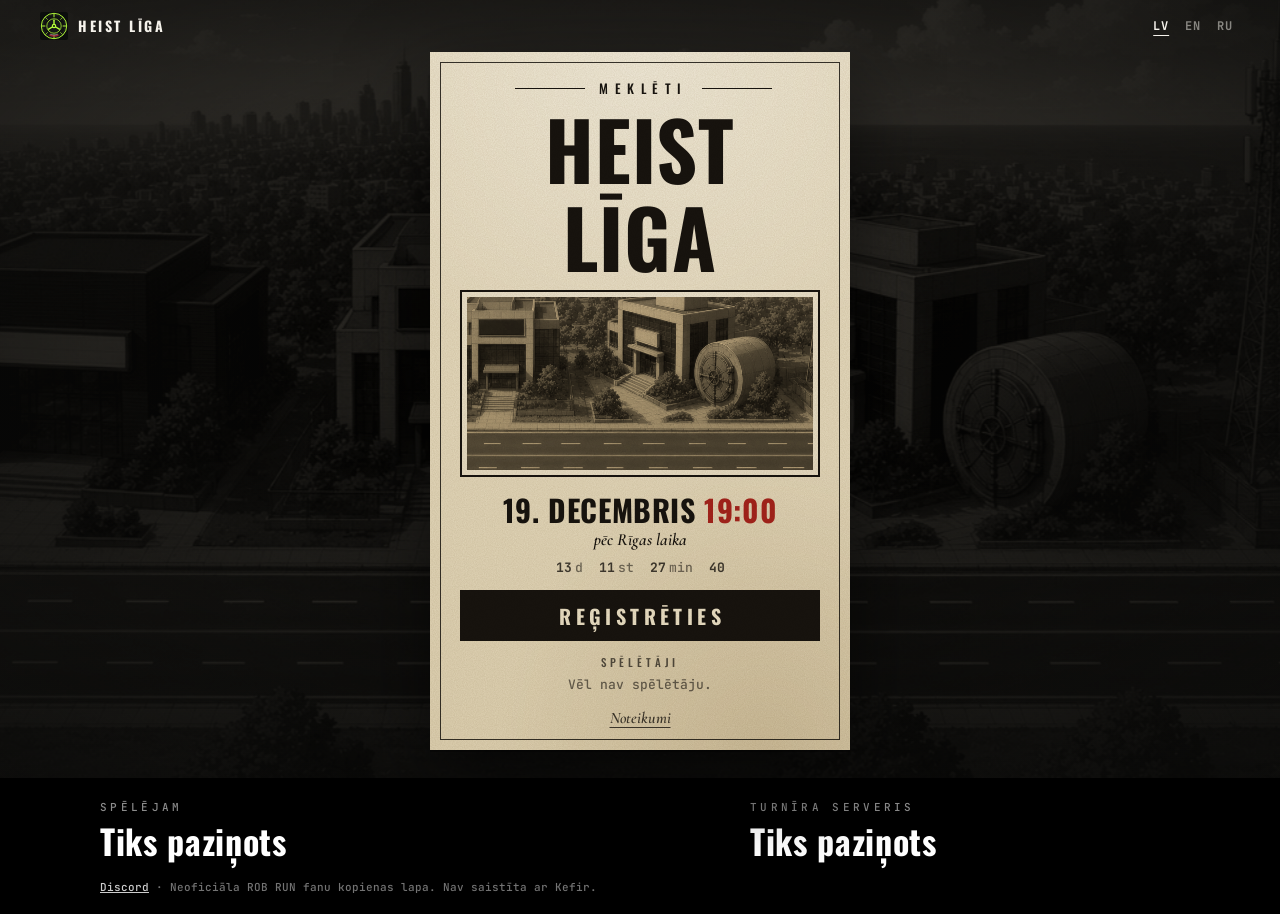
==== commit 7b571ff3: "Preview: make the wanted poster the home page; retire the village page; redirect turnirs.html." ====
--- a/index.html
+++ b/index.html
@@ -2,305 +2,144 @@
 <html lang="lv">
 <head>
 <meta charset="utf-8">
-<meta name="viewport" content="width=device-width, initial-scale=1">
-<title data-i18n="doc_title">Heist Līga — neoficiāla ROB RUN fanu kopienas lapa</title>
+<meta name="viewport" content="width=device-width, initial-scale=1, viewport-fit=cover">
+<title data-i18n="tourney_doc_title">Heist Līga</title>
+<link rel="canonical" href="https://robrun.flowathletiq.com/">
 <meta name="description" content="Heist Līga ir neoficiāla ROB RUN fanu kopienas lapa Latvijā. Nav saistīta ar Kefir." data-i18n-content="meta_desc">
+<meta name="theme-color" content="#0b0b0a">
 <link rel="icon" href="logo/mark-vault.svg" type="image/svg+xml">
 <link rel="preconnect" href="https://fonts.googleapis.com">
 <link rel="preconnect" href="https://fonts.gstatic.com" crossorigin>
-<link href="https://fonts.googleapis.com/css2?family=Cormorant+Garamond:ital,wght@0,500;0,600;1,500;1,600&family=Oswald:wght@400;500;600;700&family=Special+Elite&family=JetBrains+Mono:wght@500;700&display=swap" rel="stylesheet">
-<link rel="stylesheet" href="styles.css">
-<script>
-  if (/^(localhost|127\.0\.0\.1|\[::1\])$/.test(location.hostname))
-    document.documentElement.classList.add("hl-local-preview");
-</script>
+<link href="https://fonts.googleapis.com/css2?family=Cormorant+Garamond:ital,wght@1,600&family=Oswald:wght@500;700&family=JetBrains+Mono:wght@500;700&display=swap" rel="stylesheet">
+<link rel="stylesheet" href="wanted.css">
 </head>
-<body>
-<div class="hl-root" id="top">
+<body class="wp">
 
-  <div class="hl-example" role="status" data-i18n="preview_banner">⚠ PRIEKŠSKATĪJUMS · lapa vēl nav publiska.</div>
+<header class="wp-top">
+  <a class="wp-home" href="./" aria-label="Heist Līga">
+    <img src="logo/mark-vault.svg" width="28" height="28" alt="">
+    <span>HEIST LĪGA</span>
+  </a>
+  <div class="hl-lang wp-lang" role="group" aria-label="Valoda" data-i18n-aria="language">
+    <button type="button" data-lang="lv" lang="lv" aria-pressed="true" class="is-on">LV</button>
+    <button type="button" data-lang="en" lang="en" aria-pressed="false">EN</button>
+    <button type="button" data-lang="ru" lang="ru" aria-pressed="false">RU</button>
+  </div>
+</header>
 
-  <header class="hl-top">
-    <div class="hl-top-bar">
-      <a class="hl-fa-lockup" href="https://flowathletiq.com/" target="_blank" rel="noopener noreferrer" aria-label="FlowAthletiq">
-        <span class="lg-mark">
-          <picture>
-            <source type="image/webp" srcset="assets/logo-redeye-320.webp 1x, assets/logo-redeye-640.webp 2x">
-            <img src="assets/logo-redeye-320.png" srcset="assets/logo-redeye-640.png 2x" alt="FlowAthletiq" width="320" height="157">
-          </picture>
-          <span class="lg-glint" aria-hidden="true"><i class="lg-g"></i><i class="lg-l"></i></span>
-        </span>
-        <span class="hl-fa-hub" data-i18n="fa_hub">ROB RUN kopienas centrs</span>
-      </a>
-      <a class="hl-brand" href="#top">
-        <img class="hl-brand-mark" src="logo/mark-vault.svg" width="52" height="52" alt="Heist Līga">
-        <span class="hl-brand-txt"><span class="hl-word">HEIST <b>LĪGA</b></span><i class="hl-flag" aria-hidden="true"></i><span class="hl-tagline" data-i18n="tagline">ROB RUN fanu kopienas līga</span></span>
-      </a>
-      <div class="hl-lang" role="group" aria-label="Valoda" data-i18n-aria="language">
-        <button type="button" data-lang="en" lang="en" aria-pressed="false">EN</button>
-        <button type="button" data-lang="lv" lang="lv" aria-pressed="true" class="is-on">LV</button>
-        <button type="button" data-lang="ru" lang="ru" aria-pressed="false">RU</button>
-      </div>
+<main class="wp-stage">
+  <article class="wp-poster" aria-labelledby="wp-title">
+    <p class="wp-kicker" data-i18n="w_kicker">Meklē</p>
+    <h1 class="wp-title" id="wp-title">HEIST<br>LĪGA</h1>
+
+    <figure class="wp-photo" aria-hidden="true">
+      <picture>
+        <source type="image/webp" srcset="assets/heist-town.webp">
+        <img src="assets/heist-town.jpg" width="1280" height="720" alt="">
+      </picture>
+    </figure>
+
+    <p class="wp-date"><span data-i18n="w_date">19. DECEMBRIS</span> <b>19:00</b></p>
+    <p class="wp-tz" data-i18n="riga_time">pēc Rīgas laika</p>
+
+    <div class="wp-count" id="hl-countdown" aria-live="off">
+      <span><b id="hl-d">00</b><i data-i18n="w_d">d</i></span>
+      <span><b id="hl-h">00</b><i data-i18n="w_h">h</i></span>
+      <span><b id="hl-m">00</b><i data-i18n="w_m">min</i></span>
+      <span class="wp-sec"><b id="hl-s">00</b></span>
     </div>
-    <nav class="hl-nav" aria-label="Lapas sadaļas" data-i18n-aria="nav_label">
-      <a href="#ciems" data-i18n="nav_town">Ciems</a>
-      <a href="#spelejam" data-i18n="nav_server">Serveris</a>
-      <a href="#ka-notiek" data-i18n="nav_how">Kā tas notiek</a>
-      <a href="#noteikumi" data-i18n="nav_rules">Noteikumi</a>
-      <a href="turnirs.html" data-i18n="nav_signup">Pieteikties</a>
-      <a href="#tabula" data-i18n="nav_board">Tabula</a>
-      <a href="#iesniegt" data-i18n="nav_submit">Iesniegt</a>
-      <a href="#klipi" data-i18n="nav_clips">Klipi</a>
-      <a href="#uzvaretaji" data-i18n="nav_winners">Uzvarētāji</a>
-    </nav>
-  </header>
 
-  <section class="hl-town" id="ciems" aria-label="Heist Līga ciems" data-i18n-aria="town_aria">
-    <div class="hl-town-stage">
-      <div class="hl-town-art">
-        <picture>
-          <source media="(max-width: 800px), (hover: none)" type="image/webp" srcset="assets/heist-town-mobile.webp">
-          <source media="(max-width: 800px), (hover: none)" type="image/jpeg" srcset="assets/heist-town-mobile.jpg">
-          <source type="image/webp" srcset="assets/heist-town.webp">
-          <img src="assets/heist-town.jpg" width="1280" height="720" alt="Heist Līga ciems saulainā dienā, skats no augšas" data-i18n-alt="town_alt">
-        </picture>
-        <span class="hl-beacon-glow" aria-hidden="true"></span>
-        <span class="hl-beacon" aria-hidden="true"></span>
-      <div class="hl-town-spots">
-        <button type="button" class="hl-spot" data-spot="pd" aria-label="Heist PD, Arhīvs" data-i18n-aria="spot_pd" aria-expanded="false" aria-controls="hl-town-card">
-        </button>
-        <button type="button" class="hl-spot" data-spot="bank" aria-label="Bank of Heist" data-i18n-aria="spot_bank" aria-expanded="false" aria-controls="hl-town-card">
-        </button>
-        <button type="button" class="hl-spot" data-spot="tower" aria-label="Tornis" data-i18n-aria="spot_tower" aria-expanded="false" aria-controls="hl-town-card">
-        </button>
-        <button type="button" class="hl-spot" data-spot="cine" aria-label="Kino" data-i18n-aria="spot_cine" aria-expanded="false" aria-controls="hl-town-card">
-        </button>
-      </div>
-      </div>
-      <aside class="hl-comic-card" id="hl-town-card" hidden></aside>
+    <button type="button" class="wp-btn" id="wp-open-signup" data-i18n="w_register">Reģistrēties</button>
+    <button type="button" class="wp-btn wp-btn-alt" id="wp-open-result" data-i18n="btn_submit_result" hidden>Iesniegt rezultātu</button>
+
+    <div class="wp-roster">
+      <p class="wp-roster-h" data-i18n="signup_list_title">Spēlētāji</p>
+      <ul class="hl-signup-list" id="hl-signup-list"></ul>
     </div>
-    <p class="hl-town-hint"><span class="hl-hint-desk" data-i18n="town_hint_desk">Pārvelc peli pār ēku vai spied uz tās, lai atvērtu kartīti.</span><span class="hl-hint-mob" data-i18n="town_hint_mob">Pieskaries ēkai, lai atvērtu kartīti.</span></p>
-  </section>
 
-  <section class="hl-hero">
-    <div class="hl-hero-copy">
-      <h1 class="hl-title">
-        <span class="hl-title-mark" aria-hidden="true">
-          <svg viewBox="0 0 48 20" fill="none" xmlns="http://www.w3.org/2000/svg">
-            <path d="M3 17h42" stroke="currentColor" stroke-width="1"/>
-            <path d="M5 17V9l10 4.2L24 4l9 9.2L43 9v8" stroke="currentColor" stroke-width="1.15" stroke-linejoin="miter"/>
-            <circle cx="24" cy="4" r="1.35" fill="#b6ff3b"/>
-          </svg>
-        </span>
-        <span class="hl-title-over">King of</span>
-        <span class="hl-title-main">Heist LV</span>
-      </h1>
-      <p class="hl-subline" data-i18n="subline">Visi sāk vienā serverī. Kurš federāļiem nodod visaugstāko Authority, tas kļūst par King of Heist LV.</p>
-      <p class="hl-seats" id="hl-seats-hero" hidden></p>
-      <div class="hl-hero-cta">
-        <a class="hl-btn" href="turnirs.html" id="hl-cta-signup" data-i18n="btn_signup">Pieteikties</a>
-        <a class="hl-btn hl-btn-ghost" href="#noteikumi" data-i18n="btn_rules">Noteikumi</a>
-      </div>
+    <button type="button" class="wp-link" id="wp-open-rules" data-i18n="nav_rules">Noteikumi</button>
+  </article>
+</main>
+
+<footer class="wp-foot">
+  <div class="wp-servers">
+    <div class="wp-srv">
+      <p class="wp-srv-k" data-i18n="w_srv_now">Spēlējam</p>
+      <p class="wp-srv-v" id="hl-now-server">…</p>
     </div>
-    <div class="hl-hero-side">
-      <div class="hl-count-card">
-        <p class="hl-kicker" data-i18n="next_start">Nākamais starts</p>
-        <p class="hl-count-date" id="hl-event-date">Sestdiena, 19. decembris, 19:00</p>
-        <p class="hl-count-tz" data-i18n-html="event_tz_html">pēc Rīgas laika</p>
-        <div class="hl-count" id="hl-countdown" aria-live="polite">
-          <div class="hl-count-box"><b id="hl-d">00</b><span data-i18n="days">dienas</span></div>
-          <div class="hl-count-box"><b id="hl-h">00</b><span data-i18n="hours">stundas</span></div>
-          <div class="hl-count-box"><b id="hl-m">00</b><span data-i18n="minutes">minūtes</span></div>
-          <div class="hl-count-box"><b id="hl-s">00</b><span data-i18n="seconds">sekundes</span></div>
-        </div>
-      </div>
+    <div class="wp-srv">
+      <p class="wp-srv-k" data-i18n="w_srv_tourney">Turnīra serveris</p>
+      <p class="wp-srv-v" id="hl-tourney-server">…</p>
     </div>
-  </section>
+  </div>
+  <p class="wp-fine">
+    <a class="hl-discord-join hl-discord-pending is-soon" href="#" aria-disabled="true">Discord</a>
+    <span class="hl-discord-pending" aria-hidden="true"> · </span>
+    <span data-i18n="fan_line">Neoficiāla ROB RUN fanu kopienas lapa. Nav saistīta ar Kefir.</span>
+  </p>
+</footer>
 
-  <section class="hl-sec hl-live" id="spelejam">
-    <div class="hl-sec-head">
-      <h2 data-i18n="live_title">Kur spēlējam tagad</h2>
-    </div>
-    <p class="hl-now-name" id="hl-now-server">…</p>
-  </section>
+<!-- Reģistrācija -->
+<dialog class="wp-modal" id="wp-signup" aria-labelledby="wp-signup-h">
+  <form class="wp-form" id="hl-signup" autocomplete="off">
+    <button type="button" class="wp-x" data-close aria-label="×">×</button>
+    <h2 id="wp-signup-h" data-i18n="w_register">Reģistrēties</h2>
+    <label><span data-i18n="label_player">Spēlētāja segvārds (spēlē)</span>
+      <input name="nick" required maxlength="20" placeholder="Tieši tā, kā spēlē" data-i18n-placeholder="ph_signup_nick">
+    </label>
+    <label><span data-i18n="label_signup_auth">Tava spēles Authority</span>
+      <input name="authority" type="number" inputmode="numeric" min="0" max="99999" step="1" required placeholder="piem., 12" data-i18n-placeholder="ph_signup_auth">
+    </label>
+    <p class="wp-hint" data-i18n="signup_auth_help">Tavs pašreizējais Authority spēlē, nevis turnīra punkti.</p>
+    <button class="wp-btn" type="submit" data-i18n="w_register">Reģistrēties</button>
+  </form>
+</dialog>
 
-  <section class="hl-sec" id="ka-notiek">
-    <div class="hl-sec-head">
-      <h2><span class="hl-num">01</span> <span data-i18n="how_title">Kā tas notiek</span></h2>
-      <span class="hl-stamp" data-i18n="how_stamp">4 SOĻI</span>
-    </div>
-    <ol class="hl-steps">
-      <li>
-        <span class="hl-step-n">01</span>
-        <svg class="hl-ico" viewBox="0 0 48 48" aria-hidden="true"><rect x="10" y="8" width="28" height="34" rx="2" fill="none" stroke="currentColor" stroke-width="1.8"/><path d="M16 16h16M16 22h16M16 28h10" stroke="currentColor" stroke-width="1.8" stroke-linecap="round"/><circle cx="34" cy="36" r="7" fill="#0c0d10" stroke="currentColor" stroke-width="1.8"/><path d="M31.5 36l2 2 3.5-4" stroke="currentColor" stroke-width="1.8" fill="none" stroke-linecap="round" stroke-linejoin="round"/></svg>
-        <h3 data-i18n="step1_t">Piesakies</h3>
-        <p data-i18n="step1_p">Dalība ir bez maksas. Pieteikties jāpaspēj līdz starta laikam.</p>
-      </li>
-      <li>
-        <span class="hl-step-n">02</span>
-        <svg class="hl-ico" viewBox="0 0 48 48" aria-hidden="true"><circle cx="24" cy="24" r="14" fill="none" stroke="currentColor" stroke-width="1.8"/><circle cx="24" cy="24" r="4" fill="none" stroke="currentColor" stroke-width="1.8"/><path d="M24 10v4M24 34v4M10 24h4M34 24h4" stroke="currentColor" stroke-width="1.8" stroke-linecap="round"/><circle cx="24" cy="24" r="1.6" fill="currentColor"/></svg>
-        <h3 data-i18n="step2_t">Sāc vienā serverī</h3>
-        <p data-i18n="step2_p">Visi sāk vienā jaunā ES serverī tā atvēršanas brīdī — 19:00 pēc Rīgas laika.</p>
-      </li>
-      <li>
-        <span class="hl-step-n">03</span>
-        <svg class="hl-ico" viewBox="0 0 48 48" aria-hidden="true"><rect x="8" y="14" width="28" height="20" rx="2" fill="none" stroke="currentColor" stroke-width="1.8"/><circle cx="22" cy="24" r="6" fill="none" stroke="currentColor" stroke-width="1.8"/><circle cx="22" cy="24" r="2" fill="currentColor"/><path d="M36 20l8-4v16l-8-4z" fill="none" stroke="currentColor" stroke-width="1.8" stroke-linejoin="round"/></svg>
-        <h3 data-i18n="step3_t">Ieraksti nodošanos</h3>
-        <p data-i18n="step3_p">Kad nodod sevi federāļiem, ekrāna ierakstam jāsākas vismaz 30 sekundes pirms tam. Jābūt redzamam vārdam un Authority skaitlim.</p>
-      </li>
-      <li>
-        <span class="hl-step-n">04</span>
-        <svg class="hl-ico" viewBox="0 0 48 48" aria-hidden="true"><path d="M10 20c0-8 6-12 14-12h2c6 0 8 4 8 8v2h6l-4 8h-4l4 12H14c-4 0-6-4-4-10z" fill="none" stroke="currentColor" stroke-width="1.8" stroke-linejoin="round"/><rect x="22" y="18" width="10" height="6" rx="1" fill="none" stroke="currentColor" stroke-width="1.6"/></svg>
-        <h3 data-i18n="step4_t">Iesniedz video</h3>
-        <p data-i18n="step4_p">Saite jāiesniedz 24 stundu laikā. Uzvar spēlētājs ar visaugstāko saņemto Authority.</p>
-      </li>
+<!-- Rezultāts: poga redzama tikai pēc starta -->
+<dialog class="wp-modal" id="wp-result" aria-labelledby="wp-result-h">
+  <form class="wp-form" id="hl-submit" autocomplete="off">
+    <button type="button" class="wp-x" data-close aria-label="×">×</button>
+    <h2 id="wp-result-h" data-i18n="submit_title">Iesniegt rezultātu</h2>
+    <label><span data-i18n="label_player">Spēlētāja segvārds (spēlē)</span>
+      <input name="nick" required maxlength="20" placeholder="Tieši tā, kā spēlē un ierakstā" data-i18n-placeholder="ph_result_nick">
+    </label>
+    <label><span data-i18n="label_auth">Turnīra Authority</span>
+      <input name="auth" type="number" inputmode="numeric" min="1" max="99999" required placeholder="piem., 12" data-i18n-placeholder="ph_auth">
+    </label>
+    <p class="wp-hint" data-i18n="auth_help">Punkti šajā turnīrā. Visi sāk no 0.</p>
+    <label><span data-i18n="label_video">Video saite</span>
+      <input name="video" type="url" required maxlength="200" placeholder="https://" data-i18n-placeholder="ph_result_url">
+    </label>
+    <button class="wp-btn" type="submit" data-i18n="btn_submit_result">Iesniegt rezultātu</button>
+  </form>
+</dialog>
+
+<!-- Noteikumi -->
+<dialog class="wp-modal wp-modal-rules" id="wp-rules" aria-labelledby="wp-rules-h">
+  <div class="wp-form">
+    <button type="button" class="wp-x" data-close aria-label="×">×</button>
+    <h2 id="wp-rules-h" data-i18n="rules_title">Noteikumi</h2>
+    <p class="wp-hint" data-i18n="tourney_auth_explain">Spēles Authority ir tavi gadi spēlē. Turnīra Authority šajā startā sākas no 0.</p>
+    <ol class="wp-rules">
+      <li data-i18n="rule_1"></li>
+      <li class="hl-discord-pending" data-i18n="rule_2"></li>
+      <li data-i18n="rule_3"></li>
+      <li data-i18n="rule_4"></li>
+      <li data-i18n="rule_5"></li>
+      <li data-i18n="rule_6"></li>
+      <li data-i18n="rule_7"></li>
+      <li data-i18n="rule_8"></li>
+      <li data-i18n="rule_10"></li>
+      <li data-i18n="rule_11"></li>
     </ol>
-  </section>
+  </div>
+</dialog>
 
-  <section class="hl-sec" id="noteikumi">
-    <div class="hl-sec-head">
-      <h2><span class="hl-num">02</span> <span data-i18n="rules_title">Noteikumi</span></h2>
-      <span class="hl-stamp" data-i18n="rules_stamp">«NODOD SEVI»</span>
-    </div>
-    <ol class="hl-rules">
-      <li data-i18n="rule_1">Piedalīties var jebkurš spēlētājs no Latvijas. Dalība ir bez maksas, pieteikties jāpaspēj līdz starta laikam.</li>
-      <li class="hl-discord-pending" data-i18n="rule_2">Dalībniekiem jāpievienojas Heist Līga Discord serverim, kur tiek paziņotas starta detaļas un rezultāti.</li>
-      <li data-i18n="rule_3">Visi sāk vienā jaunā ES serverī tā atvēršanas brīdī (19:00 pēc Rīgas laika).</li>
-      <li data-i18n="rule_4">Nodošanos federāļiem obligāti jāieraksta ar ekrāna ierakstu, kas sākas vismaz 30 sekundes pirms nodošanās. Ierakstā jābūt redzamam spēlētāja vārdam, nodošanās brīdim un saņemtajam Authority skaitlim.</li>
-      <li data-i18n="rule_5">Ierakstam jābūt bez griezumiem un paātrinājumiem.</li>
-      <li data-i18n="rule_6">Video saite jāiesniedz 24 stundu laikā pēc nodošanās.</li>
-      <li data-i18n="rule_7">Uzvar spēlētājs ar augstāko saņemto Authority. Ja rezultāts ir vienāds, uzvar tas, kurš nodevās agrāk.</li>
-      <li data-i18n="rule_8">Aizliegti cheati, bugu izmantošana, pirkta nauda vai priekšmeti un viltoti ieraksti. Par to diskvalificē.</li>
-      <li data-i18n="rule_10">Organizatora lēmums ir galīgais.</li>
-      <li data-i18n="rule_11">Šis ir neoficiāls fanu turnīrs, kas nav saistīts ar Kefir.</li>
-    </ol>
-  </section>
+<div class="hl-toast" id="hl-toast" role="status"></div>
 
-  <section class="hl-sec" id="tabula">
-    <div class="hl-sec-head">
-      <h2><span class="hl-num">03</span> <span data-i18n="board_title">Authority tabula</span></h2>
-    </div>
-    <p class="hl-tourney-meta" id="hl-tourney-meta"></p>
-    <div class="hl-table-wrap hl-dossier">
-      <table class="hl-table">
-        <thead>
-          <tr>
-            <th data-i18n="col_hash">#</th>
-            <th data-i18n="col_player">Spēlētājs</th>
-            <th class="r" data-i18n="col_auth">Turnīra Authority</th>
-            <th data-i18n="col_surrender">Nodošanās</th>
-            <th data-i18n="col_video">Video</th>
-            <th data-i18n="col_status">Statuss</th>
-          </tr>
-        </thead>
-        <tbody id="hl-rows"></tbody>
-      </table>
-    </div>
-    <p class="hl-small" data-i18n="board_note">Jaunie iesniegumi nāk no veidlapas un paliek ar statusu «Gaida», līdz organizators tos pārbauda.</p>
-  </section>
-
-  <section class="hl-sec" id="iesniegt">
-    <div class="hl-sec-head">
-      <h2><span class="hl-num">04</span> <span data-i18n="submit_title">Iesniegt rezultātu</span></h2>
-      <span class="hl-stamp" data-i18n="submit_stamp">24 STUNDAS</span>
-    </div>
-    <div class="hl-forms">
-      <form class="hl-card hl-form" id="hl-submit" autocomplete="off">
-        <h3 data-i18n="submit_h">Video un Turnīra Authority</h3>
-        <p class="hl-small" data-i18n="submit_lead">Rezultāts tiek nosūtīts pārbaudei un parādās tabulā ar statusu «Gaida». Video saitei jābūt https://.</p>
-        <label><span data-i18n="label_player_short">Spēlētāja vārds</span>
-          <input name="nick" required maxlength="20" placeholder="Tieši tā, kā spēlē un ierakstā" data-i18n-placeholder="ph_result_nick">
-        </label>
-        <label><span data-i18n="label_auth">Turnīra Authority</span>
-          <input name="auth" type="number" min="1" max="99999" required placeholder="piem., 12" data-i18n-placeholder="ph_auth">
-        </label>
-        <p class="hl-small" data-i18n="auth_help">Punkti šajā turnīrā. Visi sāk no 0.</p>
-        <label><span data-i18n="label_video">Video saite</span>
-          <input name="video" type="url" required maxlength="200" placeholder="https:// — YouTube, Google Drive vai Streamable" data-i18n-placeholder="ph_result_url">
-        </label>
-        <button class="hl-btn" type="submit" data-i18n="btn_submit_result">Iesniegt rezultātu</button>
-      </form>
-      <div class="hl-card hl-signup-side">
-        <h3 data-i18n="show_title">Ko rādīt ierakstā</h3>
-        <ul>
-          <li data-i18n="show_1">Ieraksts sākas vismaz 30 sekundes pirms nodošanās.</li>
-          <li data-i18n="show_2">Redzams spēlētāja vārds, nodošanās brīdis un Turnīra Authority.</li>
-          <li data-i18n="show_3">Bez griezumiem un paātrinājumiem.</li>
-          <li data-i18n="show_4">Saite jāiesniedz 24 stundu laikā pēc nodošanās.</li>
-        </ul>
-      </div>
-    </div>
-  </section>
-
-  <section class="hl-sec hl-clips" id="klipi">
-    <div class="hl-sec-head">
-      <h2><span class="hl-num">05</span> <span data-i18n="clips_title">Heist klipi</span></h2>
-      <span class="hl-stamp" data-i18n="clips_stamp">KINO</span>
-    </div>
-    <p class="hl-small hl-clips-lead" data-i18n="clips_lead">Ieliec saspringtu heista momentu vai vienkārši parādi savu gājienu. Der YouTube, TikTok, Twitch vai Kick saites. Jauns klips vispirms gaida organizatora apstiprinājumu.</p>
-    <div class="hl-forms">
-      <form class="hl-card hl-form" id="hl-clip" autocomplete="off">
-        <h3 data-i18n="clip_form_h">Iesniegt klipu</h3>
-        <label><span data-i18n="label_nick">Segvārds</span>
-          <input name="nick" required maxlength="20" placeholder="1–20 rakstzīmes" data-i18n-placeholder="ph_nick">
-        </label>
-        <label><span data-i18n="label_title">Īss virsraksts</span>
-          <input name="title" required minlength="3" maxlength="80" placeholder="Piemēram, Seifa durvis 3:12" data-i18n-placeholder="ph_clip_title">
-        </label>
-        <label><span data-i18n="label_video">Video saite</span>
-          <input name="video" type="url" required maxlength="200" placeholder="https:// — YouTube, TikTok, Twitch vai Kick" data-i18n-placeholder="ph_clip_url">
-        </label>
-        <button class="hl-btn" type="submit" data-i18n="btn_submit_clip">Iesniegt klipu</button>
-        <p class="hl-play-msg" id="hl-clip-msg" hidden></p>
-      </form>
-      <div class="hl-card hl-signup-side">
-        <h3 data-i18n="look_title">Ko meklējam</h3>
-        <ul>
-          <li data-i18n="look_1">Saspringti heista momenti, izbraucieni, veiksmes (vai neveiksmes).</li>
-          <li data-i18n="look_2">Tikai sava spēle — bez oficiāliem ROB RUN vai Kefir materiāliem kā «oficiāls saturs».</li>
-          <li data-i18n="look_3">Pēc iesniegšanas redzēsi statusu «Gaida apstiprinājumu». Publiski klips parādās tad, kad organizators to apstiprina.</li>
-        </ul>
-      </div>
-    </div>
-    <div class="hl-clip-mine" id="hl-clip-mine" hidden></div>
-    <h3 class="hl-live-list-title" data-i18n="reel">Lente</h3>
-    <div class="hl-clip-grid" id="hl-clip-grid"></div>
-  </section>
-
-  <section class="hl-sec" id="uzvaretaji">
-    <div class="hl-sec-head">
-      <h2><span class="hl-num">06</span> <span data-i18n="winners_title">Iepriekšējie uzvarētāji</span></h2>
-    </div>
-    <div class="hl-winners" id="hl-winners"></div>
-  </section>
-
-  <footer class="hl-foot">
-    <p class="hl-fan-line" data-i18n="fan_line">Neoficiāla ROB RUN fanu kopienas lapa. Nav saistīta ar Kefir.</p>
-    <p data-i18n-html="footer_about_html"><b>Heist Līga</b> ir fanu turnīrs šajā lapā. ROB RUN ir tā īpašnieku preču zīme. Oficiālie logo un spēles attēli netiek izmantoti.</p>
-    <p data-i18n-html="footer_org_html">Organizators: <b>vilxv</b></p>
-    <div class="hl-discord hl-discord-pending">
-      <a class="hl-btn hl-btn-ghost hl-discord-join is-soon" href="#" aria-disabled="true">Heist Līga Discord</a>
-      <span class="hl-soon" data-i18n="discord_soon">Atsevišķs Heist Līga serveris, nav FlowAthletiq Discord.</span>
-    </div>
-    <div class="hl-by">
-      <a class="hl-fa-brand" href="https://flowathletiq.com/" target="_blank" rel="noopener noreferrer" aria-label="FlowAthletiq">
-        <span class="hl-fa-mark">
-          <picture>
-            <source srcset="assets/fa-logo.webp" type="image/webp">
-            <img class="hl-fa-logo" src="assets/fa-logo.png" alt="" width="480" height="242">
-          </picture>
-          <span class="logo-eye" aria-hidden="true"><i class="glow"></i><i class="lid"></i></span>
-        </span>
-        <span class="hl-fa-by" data-i18n="by_fa">by FlowAthletiq</span>
-      </a>
-      <p class="hl-fa" data-i18n="planned_url">robrun.flowathletiq.com</p>
-    </div>
-  </footer>
-
-  <div class="hl-toast" id="hl-toast" role="status"></div>
-</div>
 <script src="data.js"></script>
 <script src="i18n.js"></script>
 <script src="app.js"></script>
+<script src="wanted.js"></script>
 </body>
 </html>
--- a/wanted.css
+++ b/wanted.css
@@ -0,0 +1,147 @@
+/* Heist Līga — "wanted poster" tournament page. Standalone; does not use styles.css. */
+:root{
+  --ink:#17130e; --paper:#e9dfc6; --paper-2:#ddd0b1; --night:#0b0b0a; --white:#f6f3ec;
+  --red:#a4231b;
+  --display:"Oswald","Arial Narrow",Arial,sans-serif;
+  --mono:"JetBrains Mono",ui-monospace,Menlo,monospace;
+  --serif:"Cormorant Garamond",Georgia,serif;
+}
+*{box-sizing:border-box}
+[hidden]{display:none !important}
+html,body{margin:0}
+body.wp{
+  min-height:100vh; display:flex; flex-direction:column;
+  background:var(--night); color:var(--white);
+  font:15px/1.5 var(--mono); -webkit-font-smoothing:antialiased;
+}
+/* Rob Run ciems kā tumša fona tekstūra */
+body.wp::before{
+  content:""; position:fixed; inset:0; z-index:-2;
+  background:url("assets/heist-town.jpg") center 40%/cover no-repeat;
+  filter:grayscale(1) sepia(.35) brightness(.32) contrast(1.1);
+  transform:scale(1.04);
+}
+body.wp::after{
+  content:""; position:fixed; inset:0; z-index:-1; pointer-events:none;
+  background:radial-gradient(120% 90% at 50% 35%, rgba(11,11,10,.15) 0%, rgba(11,11,10,.85) 70%, #0b0b0a 100%);
+}
+
+/* Augša */
+.wp-top{display:flex; align-items:center; justify-content:space-between; padding:18px clamp(16px,4vw,40px)}
+.wp-home{display:flex; align-items:center; gap:10px; color:var(--white); text-decoration:none;
+  font:700 14px/1 var(--display); letter-spacing:.18em}
+.wp-home img{border-radius:2px}
+.wp-lang{display:flex; gap:2px}
+.wp-lang button{background:none; border:0; color:rgba(246,243,236,.5); font:700 12px/1 var(--mono);
+  letter-spacing:.08em; padding:8px 7px; cursor:pointer}
+.wp-lang button.is-on{color:var(--white); text-decoration:underline; text-underline-offset:5px}
+
+/* Plakāts */
+.wp-stage{flex:1; display:flex; justify-content:center; align-items:flex-start; padding:8px 16px 56px}
+.wp-poster{
+  position:relative; width:100%; max-width:440px; text-align:center; color:var(--ink);
+  padding:30px 30px 26px;
+  background:
+    radial-gradient(130% 80% at 50% 0%, rgba(255,255,255,.35), transparent 60%),
+    radial-gradient(90% 60% at 80% 100%, rgba(120,90,40,.18), transparent 70%),
+    linear-gradient(var(--paper), var(--paper-2));
+  box-shadow:0 30px 80px rgba(0,0,0,.6), 0 2px 0 rgba(0,0,0,.3);
+}
+.wp-poster::before{content:""; position:absolute; inset:10px; border:1.5px solid var(--ink); pointer-events:none; opacity:.85}
+.wp-poster::after{ /* papīra grauds */
+  content:""; position:absolute; inset:0; pointer-events:none; opacity:.22; mix-blend-mode:multiply;
+  background-image:url("data:image/svg+xml,%3Csvg xmlns='http://www.w3.org/2000/svg' width='160' height='160'%3E%3Cfilter id='n'%3E%3CfeTurbulence type='fractalNoise' baseFrequency='.9' numOctaves='2' stitchTiles='stitch'/%3E%3CfeColorMatrix values='0 0 0 0 .3 0 0 0 0 .22 0 0 0 0 .1 0 0 0 .9 0'/%3E%3C/filter%3E%3Crect width='100%25' height='100%25' filter='url(%23n)'/%3E%3C/svg%3E");
+}
+.wp-kicker{margin:6px 0 0; display:flex; align-items:center; gap:14px; justify-content:center;
+  font:500 13px/1 var(--display); letter-spacing:.5em; text-transform:uppercase; padding-left:.5em}
+.wp-kicker::before,.wp-kicker::after{content:""; height:1.5px; background:var(--ink); flex:1; max-width:70px}
+.wp-title{margin:10px 0 16px; font:700 clamp(72px,21vw,100px)/1.1 var(--display);
+  letter-spacing:.01em; text-transform:uppercase; padding-top:.06em}
+.wp-photo picture{display:block; overflow:hidden}
+.wp-photo{margin:0 auto 20px; border:2px solid var(--ink); padding:5px; background:rgba(255,255,255,.15)}
+.wp-photo img{display:block; width:100%; height:auto; aspect-ratio:16/9; object-fit:cover; object-position:50% 50%; transform:scale(1.9); transform-origin:71% 50%;
+  filter:grayscale(1) sepia(.55) contrast(1.2) brightness(.92); mix-blend-mode:multiply}
+.wp-date{margin:0; font:700 clamp(28px,8vw,36px)/1.15 var(--display); text-transform:uppercase; letter-spacing:.02em}
+.wp-date b{color:var(--red)}
+.wp-tz{margin:2px 0 0; font:600 italic 17px/1.3 var(--serif)}
+.wp-count{display:flex; justify-content:center; gap:16px; margin:14px 0 22px; font:700 13px/1 var(--mono); opacity:.8}
+.wp-count b{font-weight:700}
+.wp-count i{font-style:normal; font-weight:500; margin-left:3px; opacity:.7}
+.wp-count[data-live]{display:none}
+.wp-count[data-live] + .wp-btn{margin-top:22px}
+.wp-btn{
+  display:block; width:100%; border:0; cursor:pointer;
+  background:var(--ink); color:var(--paper);
+  font:700 20px/1 var(--display); letter-spacing:.22em; text-transform:uppercase;
+  padding:19px 16px 18px; padding-left:calc(16px + .22em);
+  transition:transform .15s ease, background .15s ease;
+}
+.wp-btn:hover{background:var(--red)}
+.wp-btn:active{transform:translateY(1px)}
+.wp-btn:focus-visible,.wp-link:focus-visible,.wp-lang button:focus-visible{outline:2px solid var(--red); outline-offset:3px}
+.wp-btn-alt{margin-top:10px; background:transparent; color:var(--ink); box-shadow:inset 0 0 0 2px var(--ink); font-size:16px}
+.wp-btn-alt:hover{background:var(--ink); color:var(--paper)}
+.wp-roster{margin:22px 0 0}
+.wp-roster-h{margin:0 0 6px; font:500 11px/1 var(--display); letter-spacing:.35em; text-transform:uppercase; opacity:.7}
+.hl-signup-list{list-style:none; margin:0; padding:0; font:500 13px/1.7 var(--mono)}
+.hl-signup-list li{display:inline}
+.hl-signup-list li + li::before{content:" · "; opacity:.5}
+.hl-signup-empty{opacity:.6}
+.wp-link{margin-top:18px; background:none; border:0; padding:4px; cursor:pointer; color:var(--ink);
+  font:600 italic 16px/1 var(--serif); text-decoration:underline; text-underline-offset:4px; opacity:.8}
+.wp-link:hover{opacity:1}
+
+/* Apakša: serveri baltā uz melna */
+.wp-foot{background:#000; color:#fff; padding:34px clamp(16px,5vw,64px) 26px}
+.wp-servers{display:grid; grid-template-columns:1fr; gap:22px; max-width:1080px; margin:0 auto}
+@media (min-width:720px){ .wp-servers{grid-template-columns:1.4fr 1fr; gap:48px} }
+.wp-srv p{margin:0}
+.wp-srv-k{font:500 11px/1 var(--mono); letter-spacing:.3em; text-transform:uppercase; color:rgba(255,255,255,.55)}
+.wp-srv-v{margin-top:8px !important; font:700 clamp(24px,5vw,34px)/1.15 var(--display); letter-spacing:.02em; color:#fff; overflow-wrap:anywhere}
+.wp-fine{max-width:1080px; margin:30px auto 0; font:500 11px/1.6 var(--mono); color:rgba(255,255,255,.45)}
+.wp-fine a{color:rgba(255,255,255,.8)}
+html:not(.hl-has-discord) .hl-discord-pending{display:none !important}
+
+/* Modāļi */
+.wp-modal{border:0; padding:0; width:min(420px, calc(100vw - 28px)); max-height:calc(100vh - 28px);
+  background:var(--paper); color:var(--ink); box-shadow:0 30px 90px rgba(0,0,0,.7)}
+.wp-modal::backdrop{background:rgba(5,5,4,.72); backdrop-filter:blur(3px)}
+.wp-form{position:relative; padding:30px 26px 26px; margin:0}
+.wp-form h2{margin:0 0 18px; font:700 30px/1.15 var(--display); text-transform:uppercase; letter-spacing:.04em}
+.wp-form label{display:block; margin:0 0 14px}
+.wp-form label span{display:block; margin-bottom:6px; font:500 12px/1.3 var(--display); letter-spacing:.14em; text-transform:uppercase}
+.wp-form input{width:100%; border:0; border-bottom:2px solid var(--ink); background:rgba(255,255,255,.4);
+  padding:12px 10px; font:500 17px/1.2 var(--mono); color:var(--ink); border-radius:0}
+.wp-form input:focus{outline:none; background:rgba(255,255,255,.75)}
+.wp-hint{margin:-4px 0 18px; font:500 12px/1.5 var(--mono); opacity:.7}
+.wp-x{position:absolute; top:8px; right:10px; background:none; border:0; font:400 28px/1 var(--display); color:var(--ink); cursor:pointer; padding:6px 8px}
+.wp-rules{margin:0; padding-left:20px; font:500 13px/1.55 var(--mono)}
+.wp-rules li{margin:0 0 8px}
+.wp-modal-rules{width:min(560px, calc(100vw - 28px))}
+
+/* Paziņojums */
+.hl-toast{position:fixed; left:50%; bottom:22px; transform:translate(-50%,20px); opacity:0; pointer-events:none;
+  background:var(--white); color:var(--ink); padding:12px 18px; font:500 13px/1.4 var(--mono);
+  box-shadow:0 10px 40px rgba(0,0,0,.5); transition:.25s ease; z-index:50; max-width:calc(100vw - 32px)}
+.hl-toast.show{opacity:1; transform:translate(-50%,0)}
+
+@media (min-width:900px) and (max-height:1000px){
+  .wp-top{padding-top:12px; padding-bottom:12px}
+  .wp-stage{padding-top:0; padding-bottom:28px}
+  .wp-poster{max-width:420px; padding-top:24px; padding-bottom:20px}
+  .wp-title{font-size:80px; margin:4px 0 10px}
+  .wp-photo img{aspect-ratio:2/1}
+  .wp-date{font-size:30px}
+  .wp-btn{padding-top:16px; padding-bottom:15px}
+  .wp-foot{padding-top:24px; padding-bottom:18px}
+  .wp-fine{margin-top:18px}
+  .wp-photo{margin-bottom:16px}
+  .wp-count{margin:10px 0 16px}
+  .wp-roster{margin-top:16px}
+  .wp-link{margin-top:10px}
+}
+@media (max-width:420px){
+  .wp-poster{padding:26px 22px 22px}
+  .wp-count{gap:12px}
+}
+@media (prefers-reduced-motion:reduce){ *{transition:none !important} }
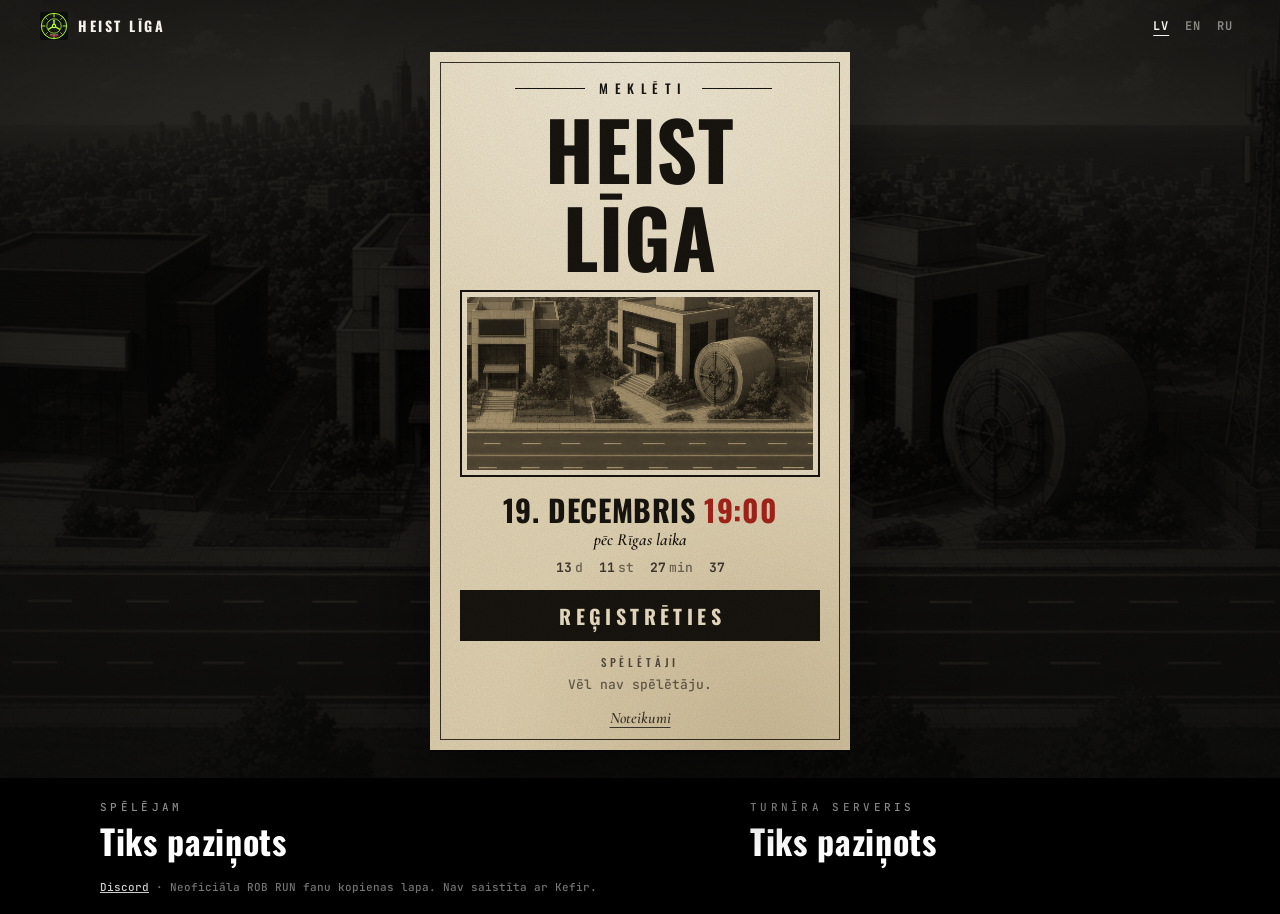
==== commit 1205b27e: "Preview: ask whether the player has paid off Lenny's debt at signup." ====
--- a/index.html
+++ b/index.html
@@ -91,6 +91,11 @@
       <input name="authority" type="number" inputmode="numeric" min="0" max="99999" step="1" required placeholder="piem., 12" data-i18n-placeholder="ph_signup_auth">
     </label>
     <p class="wp-hint" data-i18n="signup_auth_help">Tavs pašreizējais Authority spēlē, nevis turnīra punkti.</p>
+    <fieldset class="wp-yn">
+      <legend data-i18n="lenny_q">Vai esi atdevis Lenny parādu?</legend>
+      <label><input type="radio" name="lenny" value="yes" required><span data-i18n="w_yes">Jā</span></label>
+      <label><input type="radio" name="lenny" value="no" required><span data-i18n="w_no">Nē</span></label>
+    </fieldset>
     <button class="wp-btn" type="submit" data-i18n="w_register">Reģistrēties</button>
   </form>
 </dialog>
--- a/wanted.css
+++ b/wanted.css
@@ -114,6 +114,14 @@
   padding:12px 10px; font:500 17px/1.2 var(--mono); color:var(--ink); border-radius:0}
 .wp-form input:focus{outline:none; background:rgba(255,255,255,.75)}
 .wp-hint{margin:-4px 0 18px; font:500 12px/1.5 var(--mono); opacity:.7}
+.wp-yn{border:0; margin:0 0 20px; padding:0; display:flex; flex-wrap:wrap; gap:10px}
+.wp-yn legend{width:100%; padding:0; margin-bottom:8px; font:500 12px/1.3 var(--display); letter-spacing:.14em; text-transform:uppercase}
+.wp-form .wp-yn label{flex:1; margin:0; position:relative; cursor:pointer}
+.wp-yn input{position:absolute; opacity:0; width:1px; height:1px}
+.wp-form .wp-yn label span{margin:0; padding:12px 10px; text-align:center; border:2px solid var(--ink);
+  font:700 16px/1 var(--display); letter-spacing:.16em; background:rgba(255,255,255,.3)}
+.wp-yn input:checked + span{background:var(--ink); color:var(--paper)}
+.wp-yn input:focus-visible + span{outline:2px solid var(--red); outline-offset:2px}
 .wp-x{position:absolute; top:8px; right:10px; background:none; border:0; font:400 28px/1 var(--display); color:var(--ink); cursor:pointer; padding:6px 8px}
 .wp-rules{margin:0; padding-left:20px; font:500 13px/1.55 var(--mono)}
 .wp-rules li{margin:0 0 8px}
